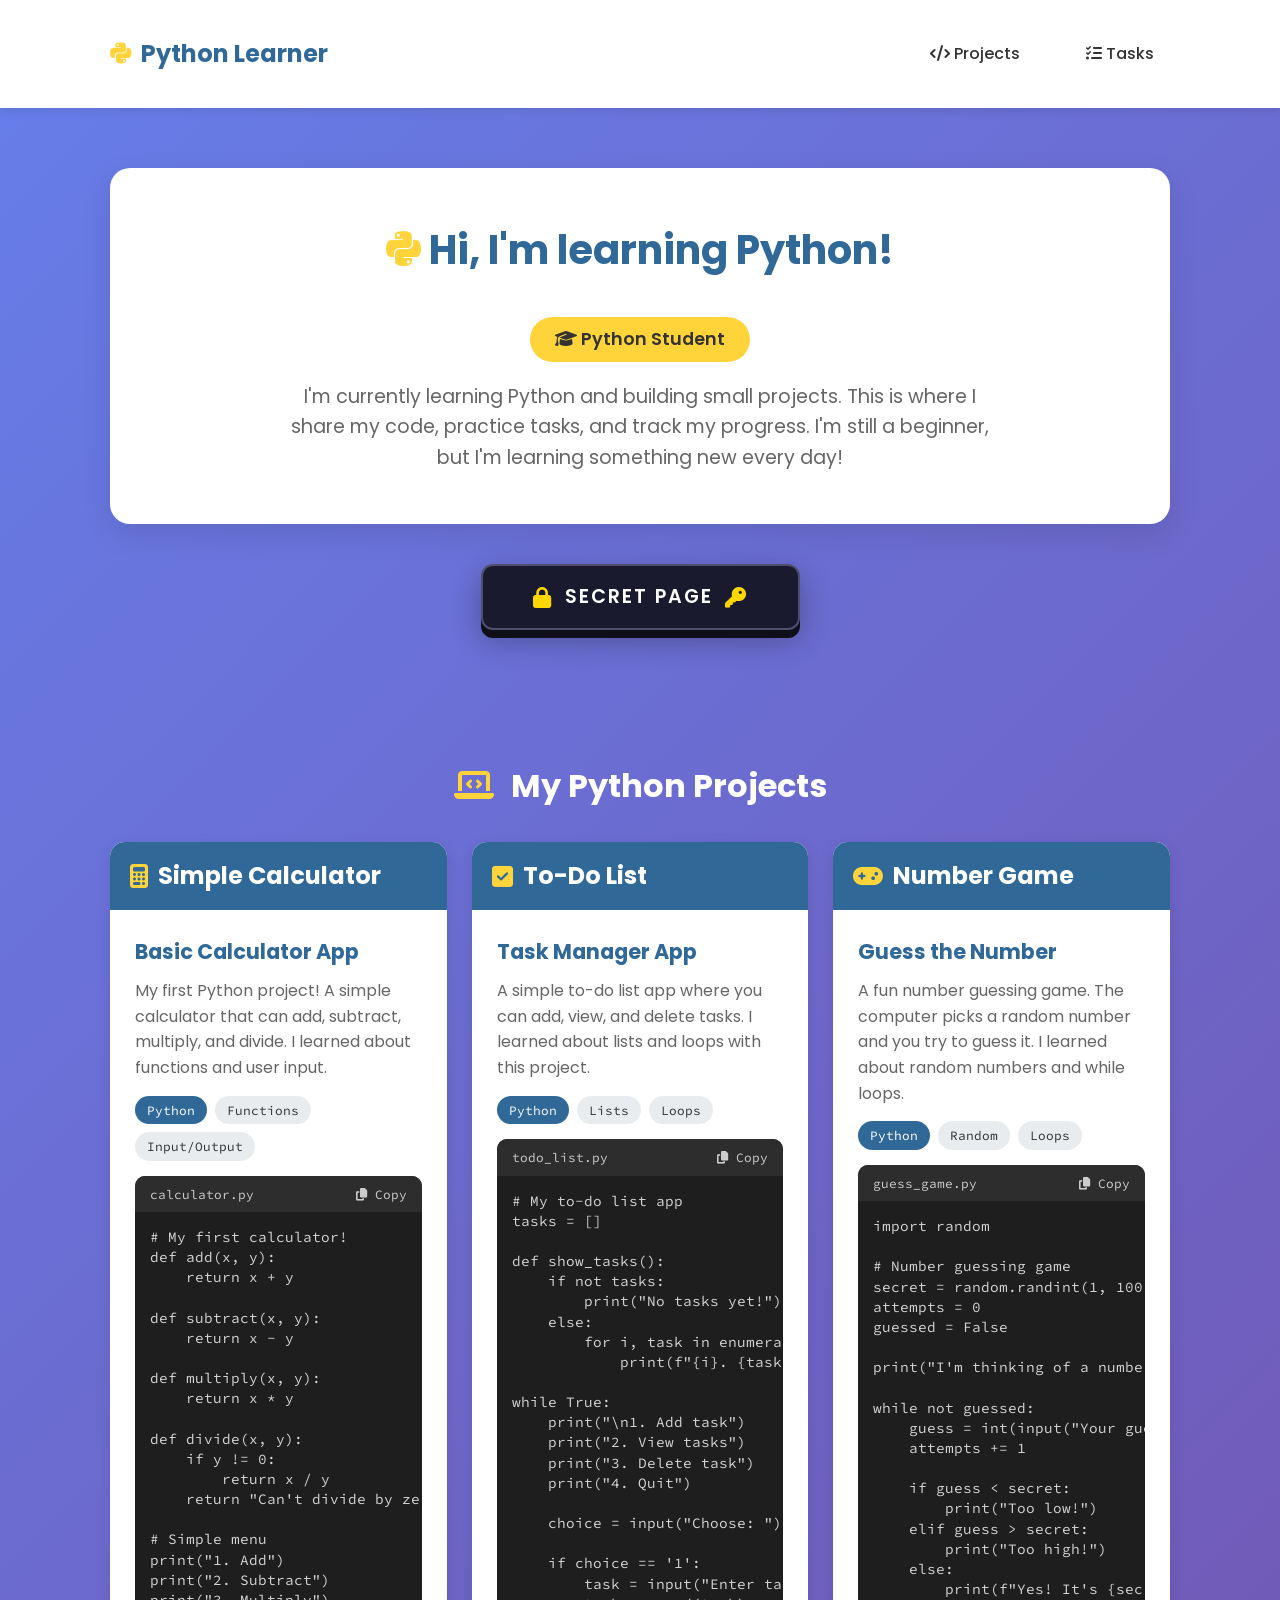
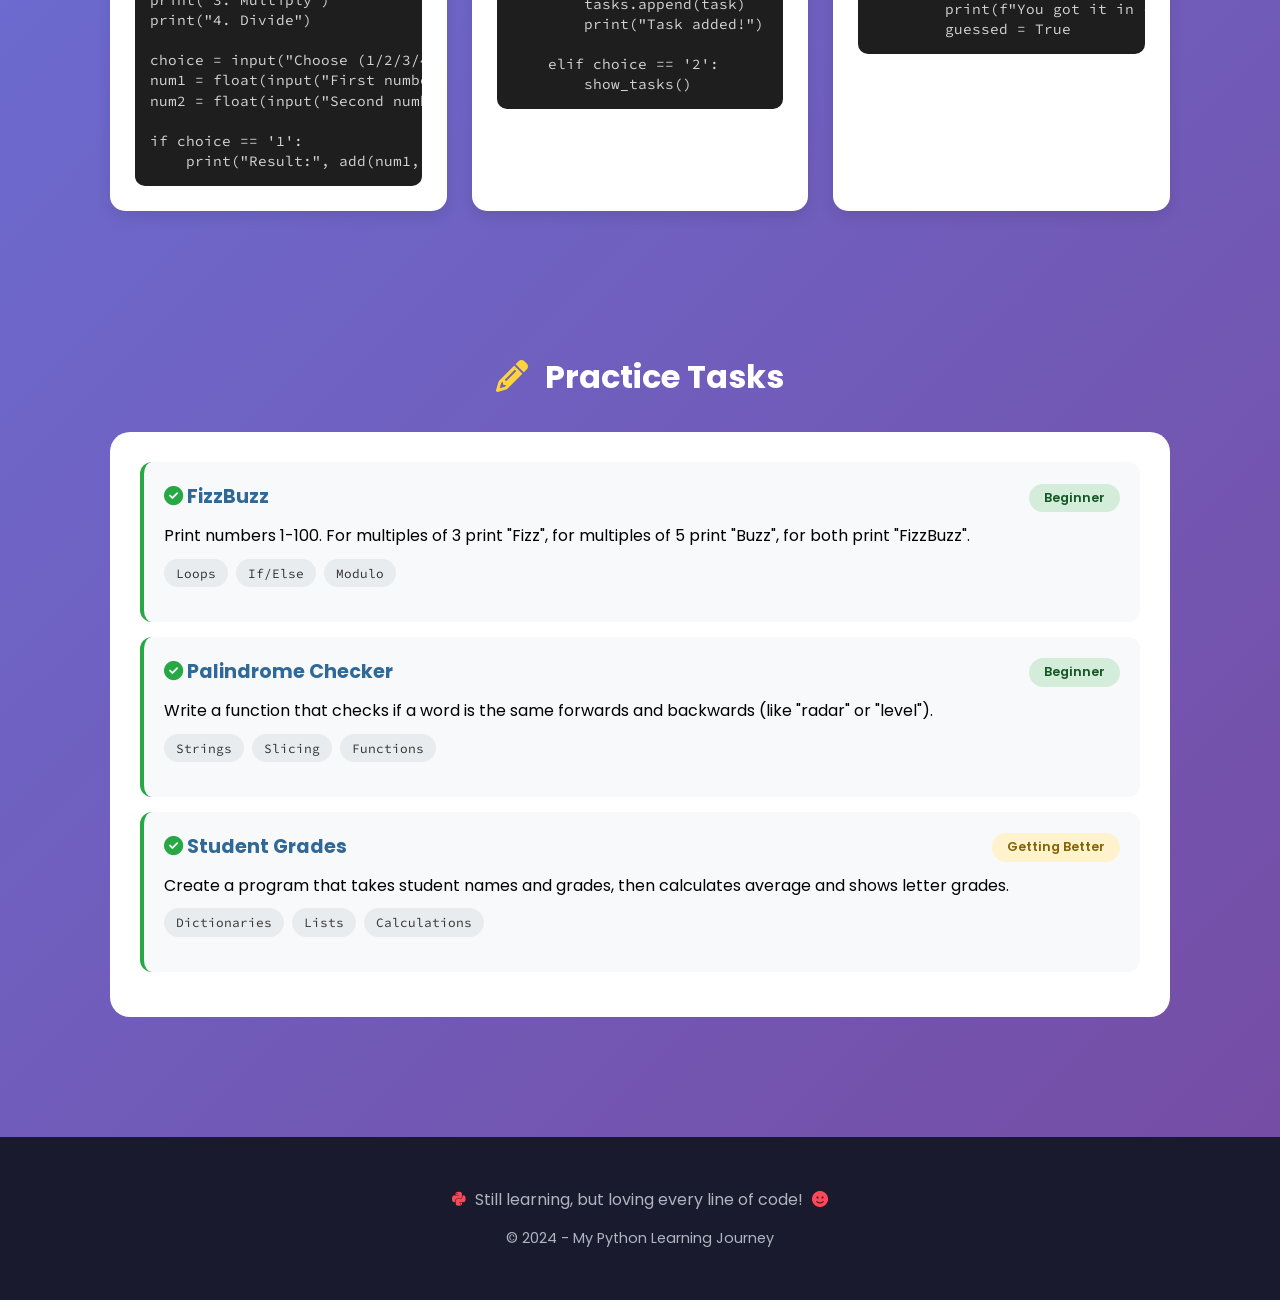
==== index.html @ 41bff775 "Update index.html" ====
<!DOCTYPE html>
<html lang="en">
<head>
    <meta charset="UTF-8">
    <meta name="viewport" content="width=device-width, initial-scale=1.0">
    <title>My Python Learning Journey</title>
    <link rel="stylesheet" href="https://cdnjs.cloudflare.com/ajax/libs/font-awesome/6.4.0/css/all.min.css">
    <link href="https://fonts.googleapis.com/css2?family=Poppins:wght@300;400;500;600;700&family=Source+Code+Pro:wght@400;500&display=swap" rel="stylesheet">
    <style>
        * {
            margin: 0;
            padding: 0;
            box-sizing: border-box;
        }

        body {
            font-family: 'Poppins', sans-serif;
            background: linear-gradient(135deg, #667eea 0%, #764ba2 100%);
            line-height: 1.6;
        }

        .container {
            max-width: 1100px;
            margin: 0 auto;
            padding: 20px;
        }

        /* Simple Header */
        header {
            background: white;
            padding: 15px 0;
            box-shadow: 0 2px 10px rgba(0,0,0,0.1);
            position: sticky;
            top: 0;
            z-index: 100;
        }

        .nav {
            display: flex;
            justify-content: space-between;
            align-items: center;
        }

        .logo {
            font-size: 24px;
            font-weight: bold;
            color: #306998;
        }

        .logo i {
            color: #FFD43B;
            margin-right: 5px;
        }

        .nav-links a {
            text-decoration: none;
            color: #333;
            margin-left: 30px;
            font-weight: 500;
            padding: 8px 16px;
            border-radius: 20px;
            transition: 0.3s;
        }

        .nav-links a:hover {
            background: #306998;
            color: white;
        }

        /* Welcome Section - Simple and Friendly */
        .welcome {
            background: white;
            border-radius: 20px;
            padding: 50px 30px;
            margin: 40px 0;
            text-align: center;
            box-shadow: 0 10px 30px rgba(0,0,0,0.1);
        }

        .welcome h1 {
            font-size: 2.5rem;
            color: #306998;
            margin-bottom: 15px;
        }

        .welcome h1 i {
            color: #FFD43B;
        }

        .welcome .student-badge {
            background: #FFD43B;
            color: #333;
            display: inline-block;
            padding: 8px 25px;
            border-radius: 30px;
            font-weight: 600;
            margin: 20px 0;
            font-size: 1.1rem;
        }

        .welcome p {
            font-size: 1.2rem;
            color: #666;
            max-width: 700px;
            margin: 0 auto;
        }

        /* NEW & IMPROVED - Secret Button - Different Look! */
        .secret-button-section {
            display: flex;
            justify-content: center;
            margin: 40px 0;
        }

        .secret-btn {
            background: #1a1a2e;
            color: white;
            text-decoration: none;
            padding: 16px 50px;
            font-size: 1.2rem;
            font-weight: 600;
            border-radius: 12px;
            cursor: pointer;
            box-shadow: 0 8px 0 #0f0f1a, 0 10px 30px rgba(0,0,0,0.3);
            transition: all 0.1s ease;
            display: flex;
            align-items: center;
            gap: 12px;
            border: 2px solid #4e4e6e;
            letter-spacing: 2px;
            text-transform: uppercase;
            position: relative;
            overflow: hidden;
        }

        .secret-btn i {
            font-size: 1.3rem;
            color: #ffd700;
            transition: 0.3s;
        }

        .secret-btn:hover {
            transform: translateY(4px);
            box-shadow: 0 4px 0 #0f0f1a, 0 15px 30px rgba(0,0,0,0.4);
            background: #23233a;
            border-color: #ffd700;
        }

        .secret-btn:hover i {
            transform: scale(1.2) rotate(10deg);
            color: #ffeb3b;
        }

        .secret-btn::before {
            content: "⚡";
            position: absolute;
            left: -30px;
            opacity: 0;
            transition: 0.3s;
        }

        .secret-btn:hover::before {
            left: 15px;
            opacity: 1;
        }

        .secret-btn:hover::after {
            content: "⚡";
            position: absolute;
            right: 15px;
            opacity: 1;
        }

        .secret-btn::after {
            content: "⚡";
            position: absolute;
            right: -30px;
            opacity: 0;
            transition: 0.3s;
        }

        /* Alternative style - uncomment below and comment above for a different look */
        /*
        .secret-btn {
            background: linear-gradient(145deg, #2b2b4f, #1a1a35);
            color: #fff;
            text-decoration: none;
            padding: 18px 45px;
            font-size: 1.3rem;
            font-weight: bold;
            border-radius: 30px 10px 30px 10px;
            border: 3px dashed #ffaa00;
            box-shadow: 0 0 20px rgba(255, 170, 0, 0.3);
            display: flex;
            align-items: center;
            gap: 15px;
            transition: 0.4s;
            backdrop-filter: blur(5px);
        }
        
        .secret-btn:hover {
            border-radius: 10px 30px 10px 30px;
            border: 3px solid #ffaa00;
            background: linear-gradient(145deg, #1a1a35, #2b2b4f);
            transform: scale(1.05);
            box-shadow: 0 0 40px rgba(255, 170, 0, 0.6);
        }
        */

        /* Section Titles */
        .section-title {
            text-align: center;
            margin: 50px 0 30px;
            color: white;
            font-size: 2rem;
        }

        .section-title i {
            margin-right: 10px;
            color: #FFD43B;
        }

        /* Projects Grid - Simple Cards */
        .projects-grid {
            display: grid;
            grid-template-columns: repeat(auto-fit, minmax(300px, 1fr));
            gap: 25px;
            margin-bottom: 50px;
        }

        .project-card {
            background: white;
            border-radius: 15px;
            overflow: hidden;
            box-shadow: 0 5px 15px rgba(0,0,0,0.1);
            transition: 0.3s;
        }

        .project-card:hover {
            transform: translateY(-5px);
            box-shadow: 0 10px 25px rgba(0,0,0,0.2);
        }

        .project-header {
            background: #306998;
            color: white;
            padding: 15px 20px;
            display: flex;
            align-items: center;
            gap: 10px;
        }

        .project-header i {
            font-size: 1.5rem;
            color: #FFD43B;
        }

        .project-body {
            padding: 25px;
        }

        .project-body h3 {
            color: #306998;
            margin-bottom: 10px;
            font-size: 1.3rem;
        }

        .project-body p {
            color: #666;
            margin-bottom: 15px;
        }

        /* Simple Tags */
        .tech-tags {
            display: flex;
            flex-wrap: wrap;
            gap: 8px;
            margin: 15px 0;
        }

        .tech-tag {
            background: #e9ecef;
            padding: 4px 12px;
            border-radius: 15px;
            font-size: 0.8rem;
            color: #333;
            font-family: 'Source Code Pro', monospace;
        }

        .tech-tag.python {
            background: #306998;
            color: white;
        }

        /* Code Box - Simple */
        .code-box {
            background: #1e1e1e;
            border-radius: 10px;
            margin-top: 15px;
            overflow: hidden;
        }

        .code-header {
            background: #2d2d2d;
            padding: 8px 15px;
            color: #ccc;
            font-family: 'Source Code Pro', monospace;
            font-size: 0.8rem;
            display: flex;
            justify-content: space-between;
        }

        .code-content {
            padding: 15px;
            overflow-x: auto;
        }

        .code-content pre {
            color: #d4d4d4;
            font-family: 'Source Code Pro', monospace;
            font-size: 0.9rem;
            line-height: 1.4;
        }

        /* Tasks Section - Simple List */
        .tasks-list {
            background: white;
            border-radius: 20px;
            padding: 30px;
            margin-bottom: 50px;
        }

        .task-item {
            background: #f8f9fa;
            padding: 20px;
            border-radius: 12px;
            margin-bottom: 15px;
            border-left: 4px solid #28a745;
        }

        .task-title {
            display: flex;
            justify-content: space-between;
            align-items: center;
            margin-bottom: 10px;
        }

        .task-title h3 {
            color: #306998;
            font-size: 1.2rem;
        }

        .difficulty {
            padding: 4px 15px;
            border-radius: 20px;
            font-size: 0.8rem;
            font-weight: 600;
        }

        .easy { background: #d4edda; color: #155724; }
        .medium { background: #fff3cd; color: #856404; }

        /* Footer - Super Simple */
        footer {
            background: #1a1a2e;
            color: white;
            padding: 30px 0;
            margin-top: 50px;
            text-align: center;
        }

        .footer-text {
            color: #adb5bd;
        }

        .footer-text i {
            color: #ff4757;
            margin: 0 5px;
        }

        .python-icon {
            color: #306998;
        }

        /* Responsive */
        @media (max-width: 768px) {
            .nav {
                flex-direction: column;
                gap: 15px;
            }
            
            .nav-links a {
                margin: 0 10px;
            }
            
            .welcome h1 {
                font-size: 2rem;
            }
            
            .secret-btn {
                padding: 14px 30px;
                font-size: 1rem;
            }
        }
    </style>
</head>
<body>
    <!-- Simple Header -->
    <header>
        <div class="container nav">
            <div class="logo">
                <i class="fab fa-python"></i> Python Learner
            </div>
            <div class="nav-links">
                <a href="#projects"><i class="fas fa-code"></i> Projects</a>
                <a href="#tasks"><i class="fas fa-tasks"></i> Tasks</a>
            </div>
        </div>
    </header>

    <!-- Welcome Section - Student Friendly -->
    <div class="container">
        <div class="welcome">
            <h1><i class="fab fa-python"></i> Hi, I'm learning Python!</h1>
            <span class="student-badge">
                <i class="fas fa-graduation-cap"></i> Python Student
            </span>
            <p>I'm currently learning Python and building small projects. This is where I share my code, practice tasks, and track my progress. I'm still a beginner, but I'm learning something new every day!</p>
        </div>

        <!-- SECRET BUTTON - Redirects to /secret with NEW LOOK -->
        <div class="secret-button-section">
            <a href="/secret" class="secret-btn">
                <i class="fas fa-lock"></i>
                Secret Page
                <i class="fas fa-key"></i>
            </a>
        </div>
    </div>

    <!-- Projects Section -->
    <section id="projects" class="container">
        <h2 class="section-title">
            <i class="fas fa-laptop-code"></i> My Python Projects
        </h2>
        
        <div class="projects-grid">
            <!-- Project 1 - Simple Calculator -->
            <div class="project-card">
                <div class="project-header">
                    <i class="fas fa-calculator"></i>
                    <h2>Simple Calculator</h2>
                </div>
                <div class="project-body">
                    <h3>Basic Calculator App</h3>
                    <p>My first Python project! A simple calculator that can add, subtract, multiply, and divide. I learned about functions and user input.</p>
                    
                    <div class="tech-tags">
                        <span class="tech-tag python">Python</span>
                        <span class="tech-tag">Functions</span>
                        <span class="tech-tag">Input/Output</span>
                    </div>
                    
                    <div class="code-box">
                        <div class="code-header">
                            <span>calculator.py</span>
                            <span><i class="fas fa-copy"></i> Copy</span>
                        </div>
                        <div class="code-content">
                            <pre>
# My first calculator!
def add(x, y):
    return x + y

def subtract(x, y):
    return x - y

def multiply(x, y):
    return x * y

def divide(x, y):
    if y != 0:
        return x / y
    return "Can't divide by zero!"

# Simple menu
print("1. Add")
print("2. Subtract")
print("3. Multiply")
print("4. Divide")

choice = input("Choose (1/2/3/4): ")
num1 = float(input("First number: "))
num2 = float(input("Second number: "))

if choice == '1':
    print("Result:", add(num1, num2))</pre>
                        </div>
                    </div>
                </div>
            </div>

            <!-- Project 2 - To-Do List -->
            <div class="project-card">
                <div class="project-header">
                    <i class="fas fa-check-square"></i>
                    <h2>To-Do List</h2>
                </div>
                <div class="project-body">
                    <h3>Task Manager App</h3>
                    <p>A simple to-do list app where you can add, view, and delete tasks. I learned about lists and loops with this project.</p>
                    
                    <div class="tech-tags">
                        <span class="tech-tag python">Python</span>
                        <span class="tech-tag">Lists</span>
                        <span class="tech-tag">Loops</span>
                    </div>
                    
                    <div class="code-box">
                        <div class="code-header">
                            <span>todo_list.py</span>
                            <span><i class="fas fa-copy"></i> Copy</span>
                        </div>
                        <div class="code-content">
                            <pre>
# My to-do list app
tasks = []

def show_tasks():
    if not tasks:
        print("No tasks yet!")
    else:
        for i, task in enumerate(tasks, 1):
            print(f"{i}. {task}")

while True:
    print("\n1. Add task")
    print("2. View tasks")
    print("3. Delete task")
    print("4. Quit")
    
    choice = input("Choose: ")
    
    if choice == '1':
        task = input("Enter task: ")
        tasks.append(task)
        print("Task added!")
    
    elif choice == '2':
        show_tasks()</pre>
                        </div>
                    </div>
                </div>
            </div>

            <!-- Project 3 - Number Guessing -->
            <div class="project-card">
                <div class="project-header">
                    <i class="fas fa-gamepad"></i>
                    <h2>Number Game</h2>
                </div>
                <div class="project-body">
                    <h3>Guess the Number</h3>
                    <p>A fun number guessing game. The computer picks a random number and you try to guess it. I learned about random numbers and while loops.</p>
                    
                    <div class="tech-tags">
                        <span class="tech-tag python">Python</span>
                        <span class="tech-tag">Random</span>
                        <span class="tech-tag">Loops</span>
                    </div>
                    
                    <div class="code-box">
                        <div class="code-header">
                            <span>guess_game.py</span>
                            <span><i class="fas fa-copy"></i> Copy</span>
                        </div>
                        <div class="code-content">
                            <pre>
import random

# Number guessing game
secret = random.randint(1, 100)
attempts = 0
guessed = False

print("I'm thinking of a number 1-100!")

while not guessed:
    guess = int(input("Your guess: "))
    attempts += 1
    
    if guess < secret:
        print("Too low!")
    elif guess > secret:
        print("Too high!")
    else:
        print(f"Yes! It's {secret}!")
        print(f"You got it in {attempts} tries!")
        guessed = True</pre>
                        </div>
                    </div>
                </div>
            </div>
        </div>
    </section>

    <!-- Tasks/Practice Section -->
    <section id="tasks" class="container">
        <h2 class="section-title">
            <i class="fas fa-pencil-alt"></i> Practice Tasks
        </h2>
        
        <div class="tasks-list">
            <div class="task-item">
                <div class="task-title">
                    <h3><i class="fas fa-check-circle" style="color: #28a745;"></i> FizzBuzz</h3>
                    <span class="difficulty easy">Beginner</span>
                </div>
                <p>Print numbers 1-100. For multiples of 3 print "Fizz", for multiples of 5 print "Buzz", for both print "FizzBuzz".</p>
                <div class="tech-tags" style="margin-top: 10px;">
                    <span class="tech-tag">Loops</span>
                    <span class="tech-tag">If/Else</span>
                    <span class="tech-tag">Modulo</span>
                </div>
            </div>

            <div class="task-item">
                <div class="task-title">
                    <h3><i class="fas fa-check-circle" style="color: #28a745;"></i> Palindrome Checker</h3>
                    <span class="difficulty easy">Beginner</span>
                </div>
                <p>Write a function that checks if a word is the same forwards and backwards (like "radar" or "level").</p>
                <div class="tech-tags" style="margin-top: 10px;">
                    <span class="tech-tag">Strings</span>
                    <span class="tech-tag">Slicing</span>
                    <span class="tech-tag">Functions</span>
                </div>
            </div>

            <div class="task-item">
                <div class="task-title">
                    <h3><i class="fas fa-check-circle" style="color: #28a745;"></i> Student Grades</h3>
                    <span class="difficulty medium">Getting Better</span>
                </div>
                <p>Create a program that takes student names and grades, then calculates average and shows letter grades.</p>
                <div class="tech-tags" style="margin-top: 10px;">
                    <span class="tech-tag">Dictionaries</span>
                    <span class="tech-tag">Lists</span>
                    <span class="tech-tag">Calculations</span>
                </div>
            </div>
        </div>
    </section>

    <!-- Simple Footer -->
    <footer>
        <div class="container">
            <div class="footer-text">
                <p><i class="fab fa-python python-icon"></i> Still learning, but loving every line of code! <i class="fas fa-smile"></i></p>
                <p style="margin-top: 15px; font-size: 0.9rem;">© 2024 - My Python Learning Journey</p>
            </div>
        </div>
    </footer>

    <script>
        // Copy code functionality
        document.querySelectorAll('.code-header').forEach(header => {
            header.addEventListener('click', function() {
                const code = this.nextElementSibling.querySelector('pre').textContent;
                navigator.clipboard.writeText(code);
                
                const copyText = this.querySelector('span:last-child');
                const original = copyText.innerHTML;
                copyText.innerHTML = '<i class="fas fa-check"></i> Copied!';
                
                setTimeout(() => {
                    copyText.innerHTML = '<i class="fas fa-copy"></i> Copy';
                }, 2000);
            });
        });

        // Smooth scroll
        document.querySelectorAll('.nav-links a').forEach(link => {
            link.addEventListener('click', function(e) {
                e.preventDefault();
                const target = document.querySelector(this.getAttribute('href'));
                if(target) {
                    window.scrollTo({
                        top: target.offsetTop - 70,
                        behavior: 'smooth'
                    });
                }
            });
        });
    </script>
</body>
</html>
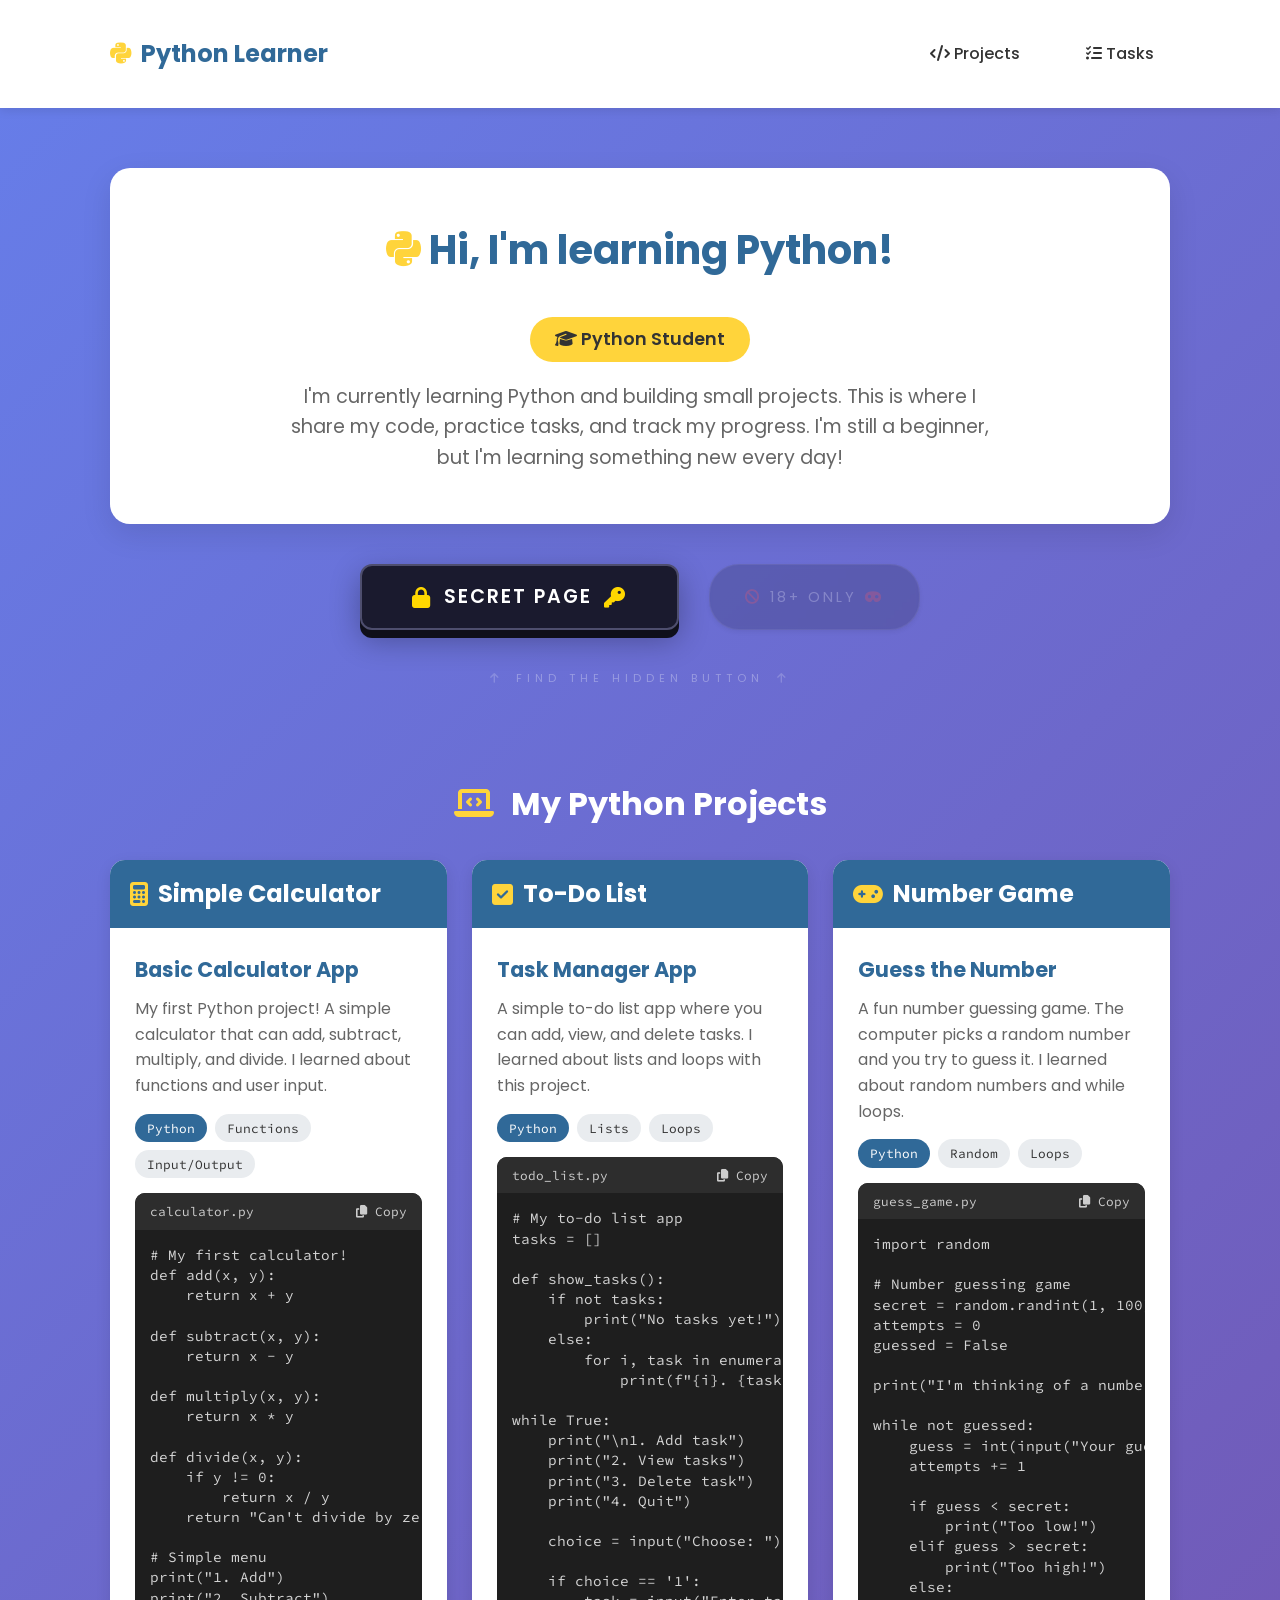
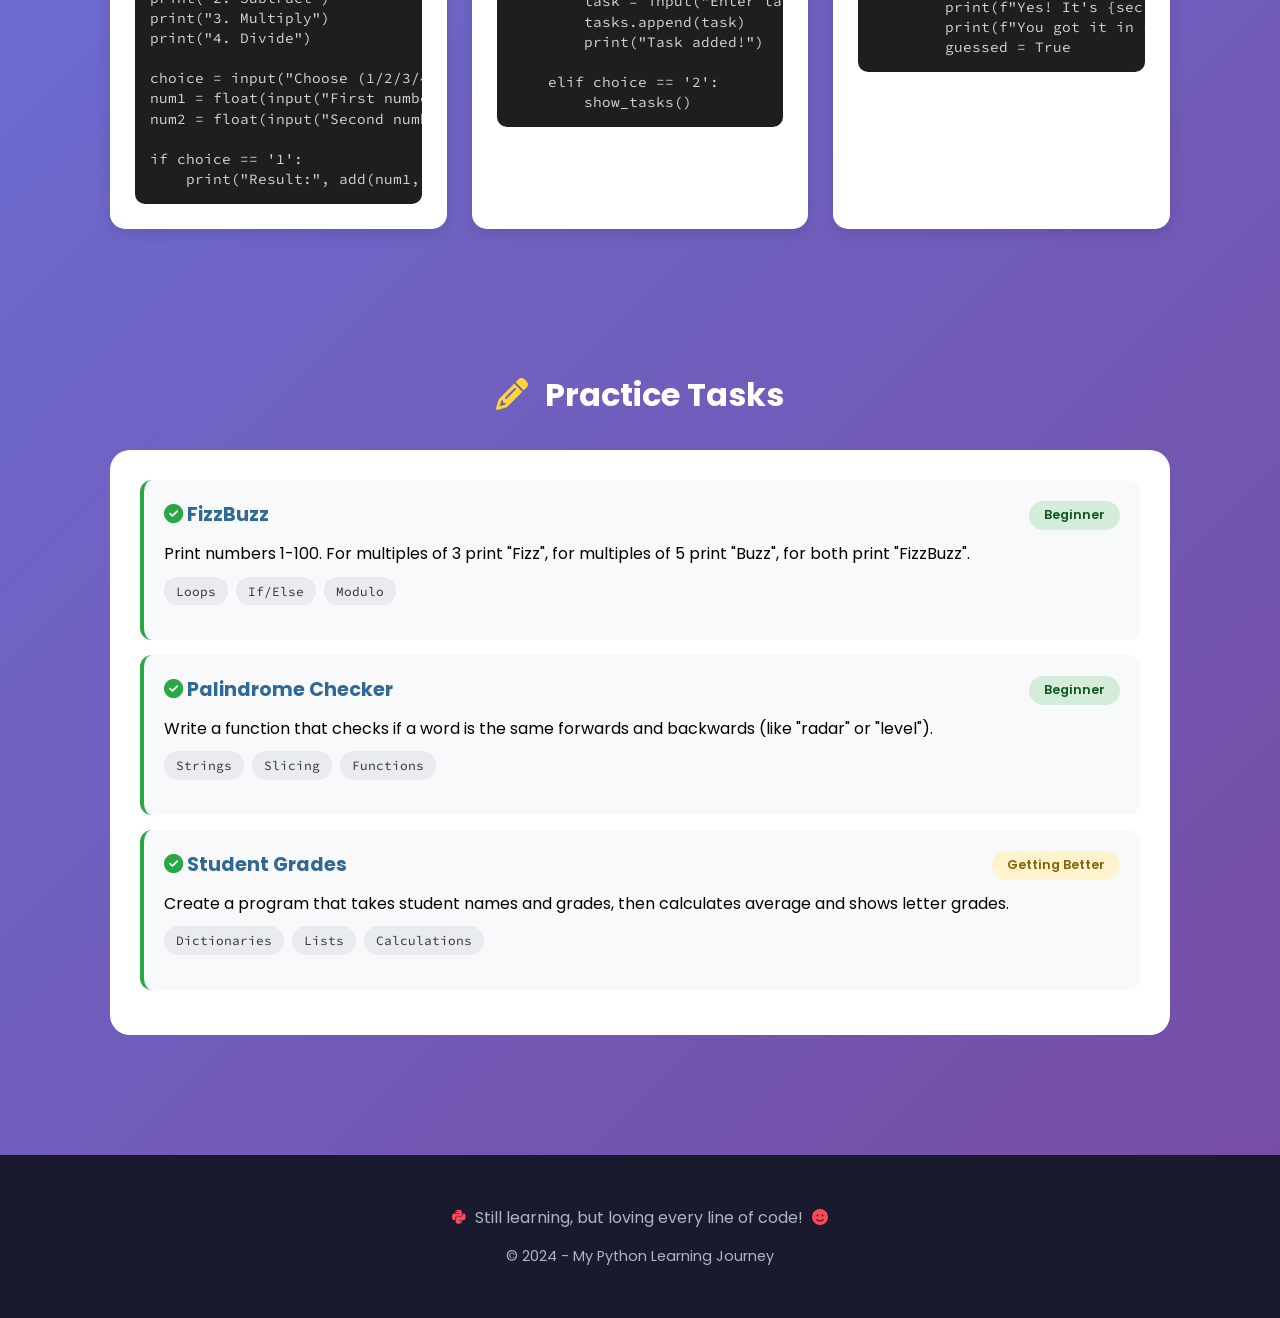
==== commit 3619f0a1: "Update index.html" ====
--- a/index.html
+++ b/index.html
@@ -105,13 +105,16 @@
             margin: 0 auto;
         }
 
-        /* NEW & IMPROVED - Secret Button - Different Look! */
-        .secret-button-section {
+        /* Button Section - Two buttons side by side */
+        .buttons-container {
             display: flex;
             justify-content: center;
+            gap: 30px;
             margin: 40px 0;
-        }
-
+            flex-wrap: wrap;
+        }
+
+        /* Secret Button - Dark themed */
         .secret-btn {
             background: #1a1a2e;
             color: white;
@@ -151,61 +154,62 @@
             color: #ffeb3b;
         }
 
-        .secret-btn::before {
-            content: "⚡";
-            position: absolute;
-            left: -30px;
-            opacity: 0;
-            transition: 0.3s;
-        }
-
-        .secret-btn:hover::before {
-            left: 15px;
-            opacity: 1;
-        }
-
-        .secret-btn:hover::after {
-            content: "⚡";
-            position: absolute;
-            right: 15px;
-            opacity: 1;
-        }
-
-        .secret-btn::after {
-            content: "⚡";
-            position: absolute;
-            right: -30px;
-            opacity: 0;
-            transition: 0.3s;
-        }
-
-        /* Alternative style - uncomment below and comment above for a different look */
-        /*
-        .secret-btn {
-            background: linear-gradient(145deg, #2b2b4f, #1a1a35);
-            color: #fff;
+        /* ADULT HIDDEN BUTTON - Super secret, barely visible */
+        .adult-hidden-btn {
+            background: rgba(20, 20, 30, 0.3);
+            color: rgba(255, 255, 255, 0.4);
             text-decoration: none;
-            padding: 18px 45px;
-            font-size: 1.3rem;
-            font-weight: bold;
-            border-radius: 30px 10px 30px 10px;
-            border: 3px dashed #ffaa00;
-            box-shadow: 0 0 20px rgba(255, 170, 0, 0.3);
+            padding: 12px 35px;
+            font-size: 0.9rem;
+            font-weight: 400;
+            border-radius: 30px;
+            backdrop-filter: blur(2px);
+            border: 1px solid rgba(255, 255, 255, 0.1);
             display: flex;
             align-items: center;
-            gap: 15px;
-            transition: 0.4s;
-            backdrop-filter: blur(5px);
-        }
-        
-        .secret-btn:hover {
-            border-radius: 10px 30px 10px 30px;
-            border: 3px solid #ffaa00;
-            background: linear-gradient(145deg, #1a1a35, #2b2b4f);
+            gap: 8px;
+            transition: 0.5s ease;
+            letter-spacing: 3px;
+            text-transform: uppercase;
+            box-shadow: 0 2px 5px rgba(0,0,0,0.1);
+            position: relative;
+            opacity: 0.6;
+        }
+
+        .adult-hidden-btn i {
+            font-size: 0.9rem;
+            color: rgba(255, 75, 75, 0.4);
+            transition: 0.3s;
+        }
+
+        .adult-hidden-btn:hover {
+            background: rgba(40, 20, 30, 0.9);
+            color: rgba(255, 200, 200, 0.9);
+            border-color: rgba(255, 100, 100, 0.5);
+            opacity: 1;
             transform: scale(1.05);
-            box-shadow: 0 0 40px rgba(255, 170, 0, 0.6);
-        }
-        */
+            box-shadow: 0 0 20px rgba(255, 50, 50, 0.3);
+        }
+
+        .adult-hidden-btn:hover i {
+            color: #ff6b6b;
+            transform: scale(1.2);
+        }
+
+        /* Secret hint - tiny text */
+        .secret-hint {
+            text-align: center;
+            margin-top: 10px;
+            color: rgba(255,255,255,0.3);
+            font-size: 0.7rem;
+            letter-spacing: 5px;
+            text-transform: uppercase;
+        }
+
+        .secret-hint i {
+            margin: 0 5px;
+            color: rgba(255,255,255,0.2);
+        }
 
         /* Section Titles */
         .section-title {
@@ -401,6 +405,11 @@
                 padding: 14px 30px;
                 font-size: 1rem;
             }
+            
+            .adult-hidden-btn {
+                padding: 10px 25px;
+                font-size: 0.8rem;
+            }
         }
     </style>
 </head>
@@ -428,13 +437,26 @@
             <p>I'm currently learning Python and building small projects. This is where I share my code, practice tasks, and track my progress. I'm still a beginner, but I'm learning something new every day!</p>
         </div>
 
-        <!-- SECRET BUTTON - Redirects to /secret with NEW LOOK -->
-        <div class="secret-button-section">
+        <!-- BUTTONS CONTAINER - Two buttons side by side -->
+        <div class="buttons-container">
+            <!-- SECRET BUTTON - Redirects to /secret -->
             <a href="/secret" class="secret-btn">
                 <i class="fas fa-lock"></i>
                 Secret Page
                 <i class="fas fa-key"></i>
             </a>
+
+            <!-- ADULT HIDDEN BUTTON - Barely visible, redirects to /hidden -->
+            <a href="/hidden" class="adult-hidden-btn">
+                <i class="fas fa-ban"></i>
+                18+ ONLY
+                <i class="fas fa-mask"></i>
+            </a>
+        </div>
+        
+        <!-- Tiny secret hint - only visible if you look closely -->
+        <div class="secret-hint">
+            <i class="fas fa-arrow-up"></i> FIND THE HIDDEN BUTTON <i class="fas fa-arrow-up"></i>
         </div>
     </div>
 
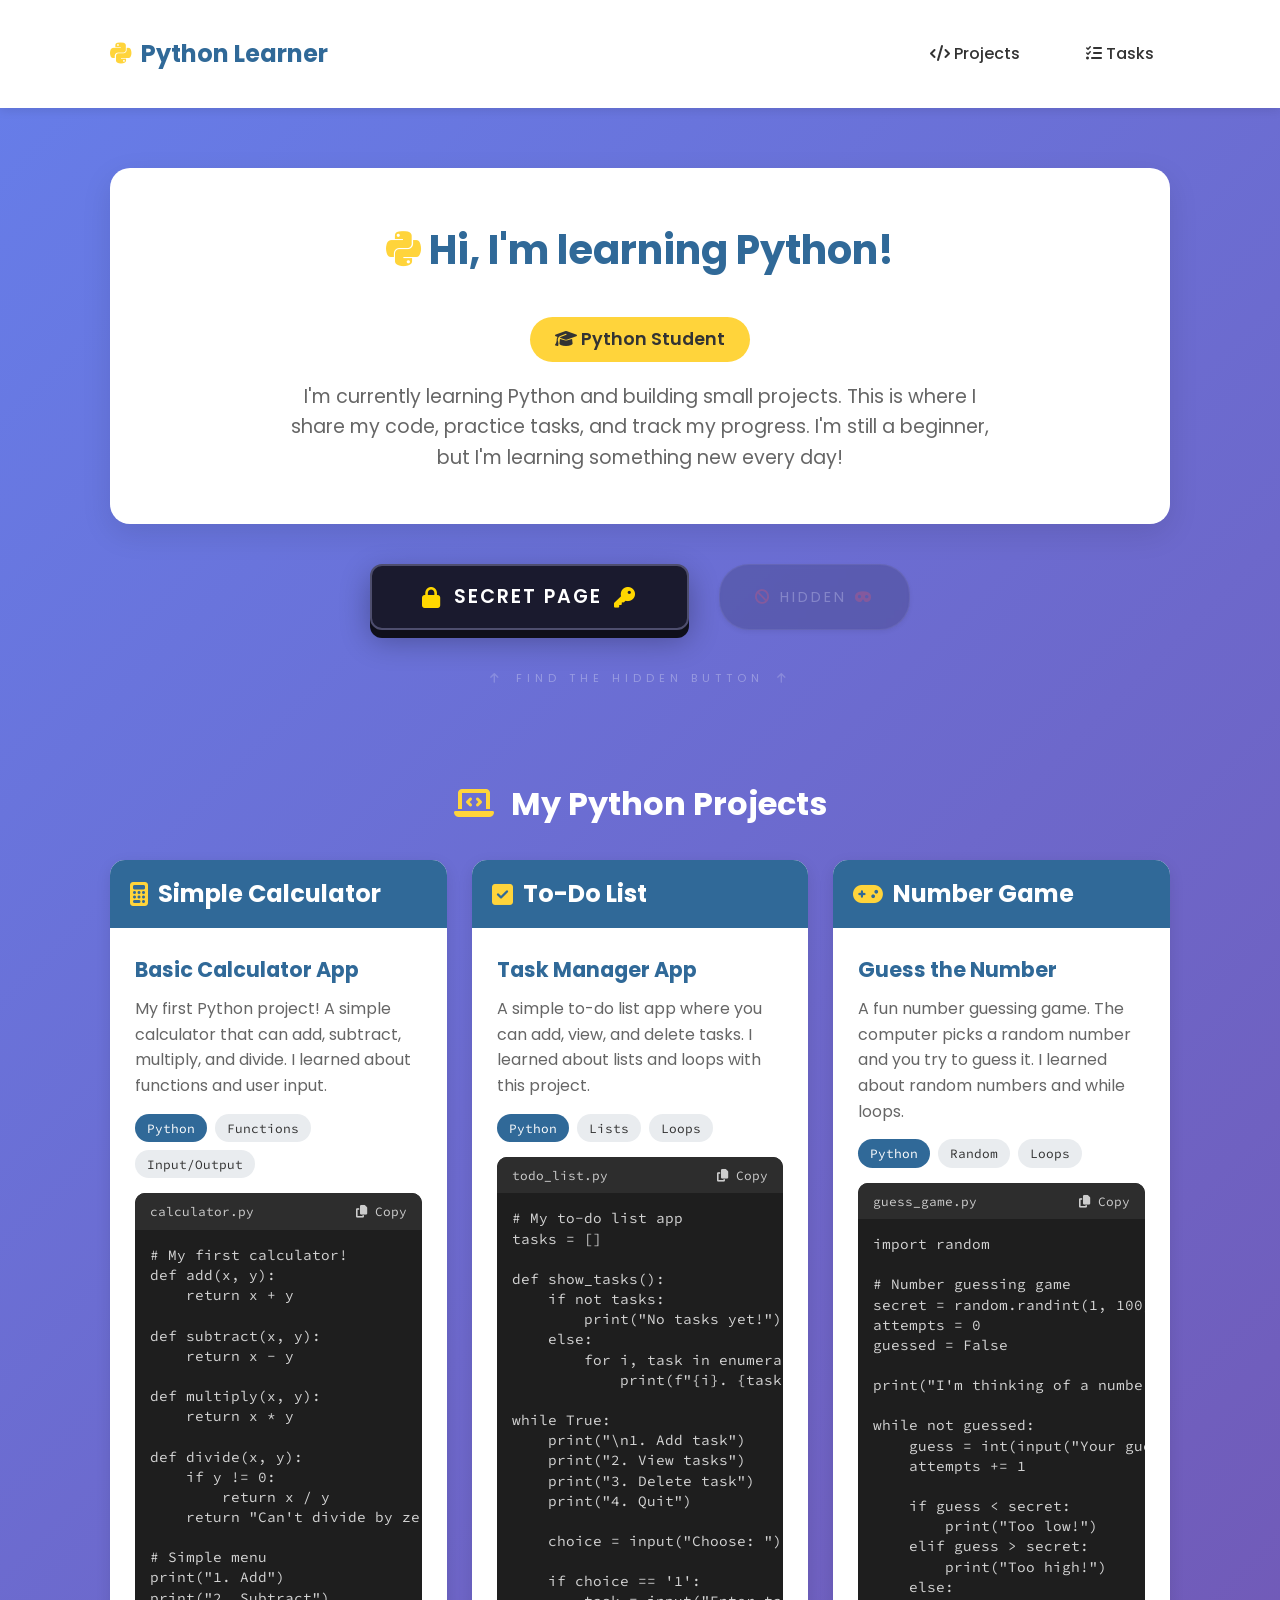
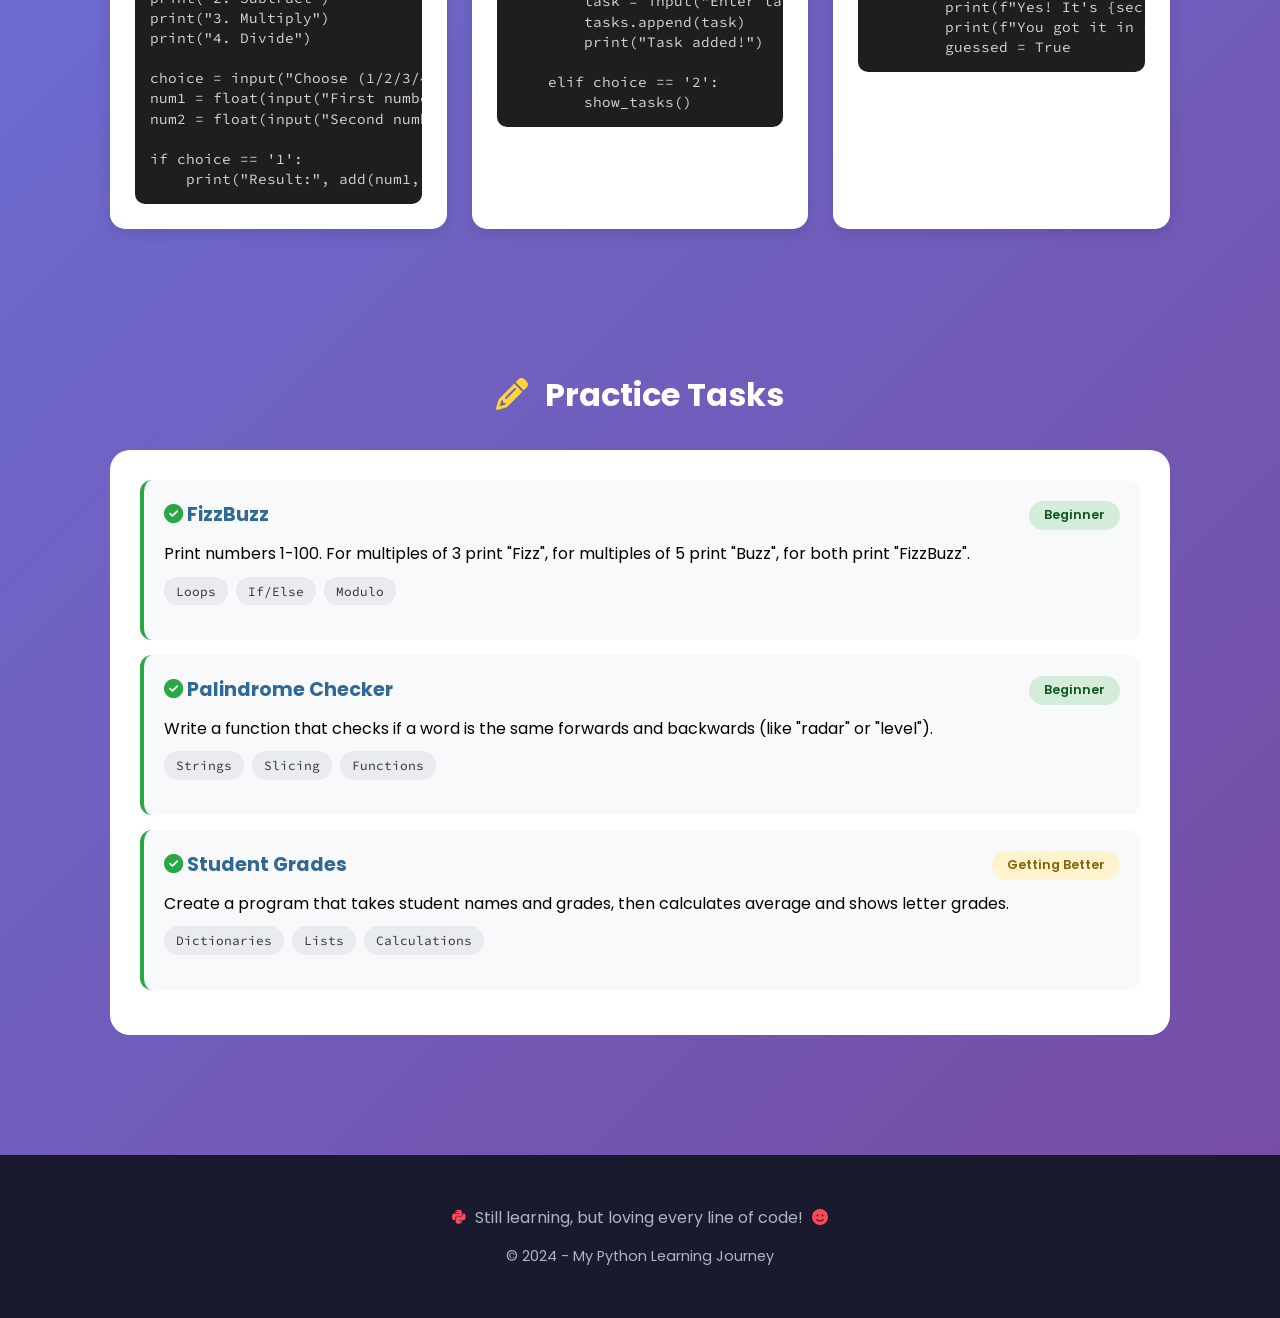
==== commit 3b92e860: "Update index.html" ====
--- a/index.html
+++ b/index.html
@@ -449,7 +449,7 @@
             <!-- ADULT HIDDEN BUTTON - Barely visible, redirects to /hidden -->
             <a href="/hidden" class="adult-hidden-btn">
                 <i class="fas fa-ban"></i>
-                18+ ONLY
+                Hidden
                 <i class="fas fa-mask"></i>
             </a>
         </div>
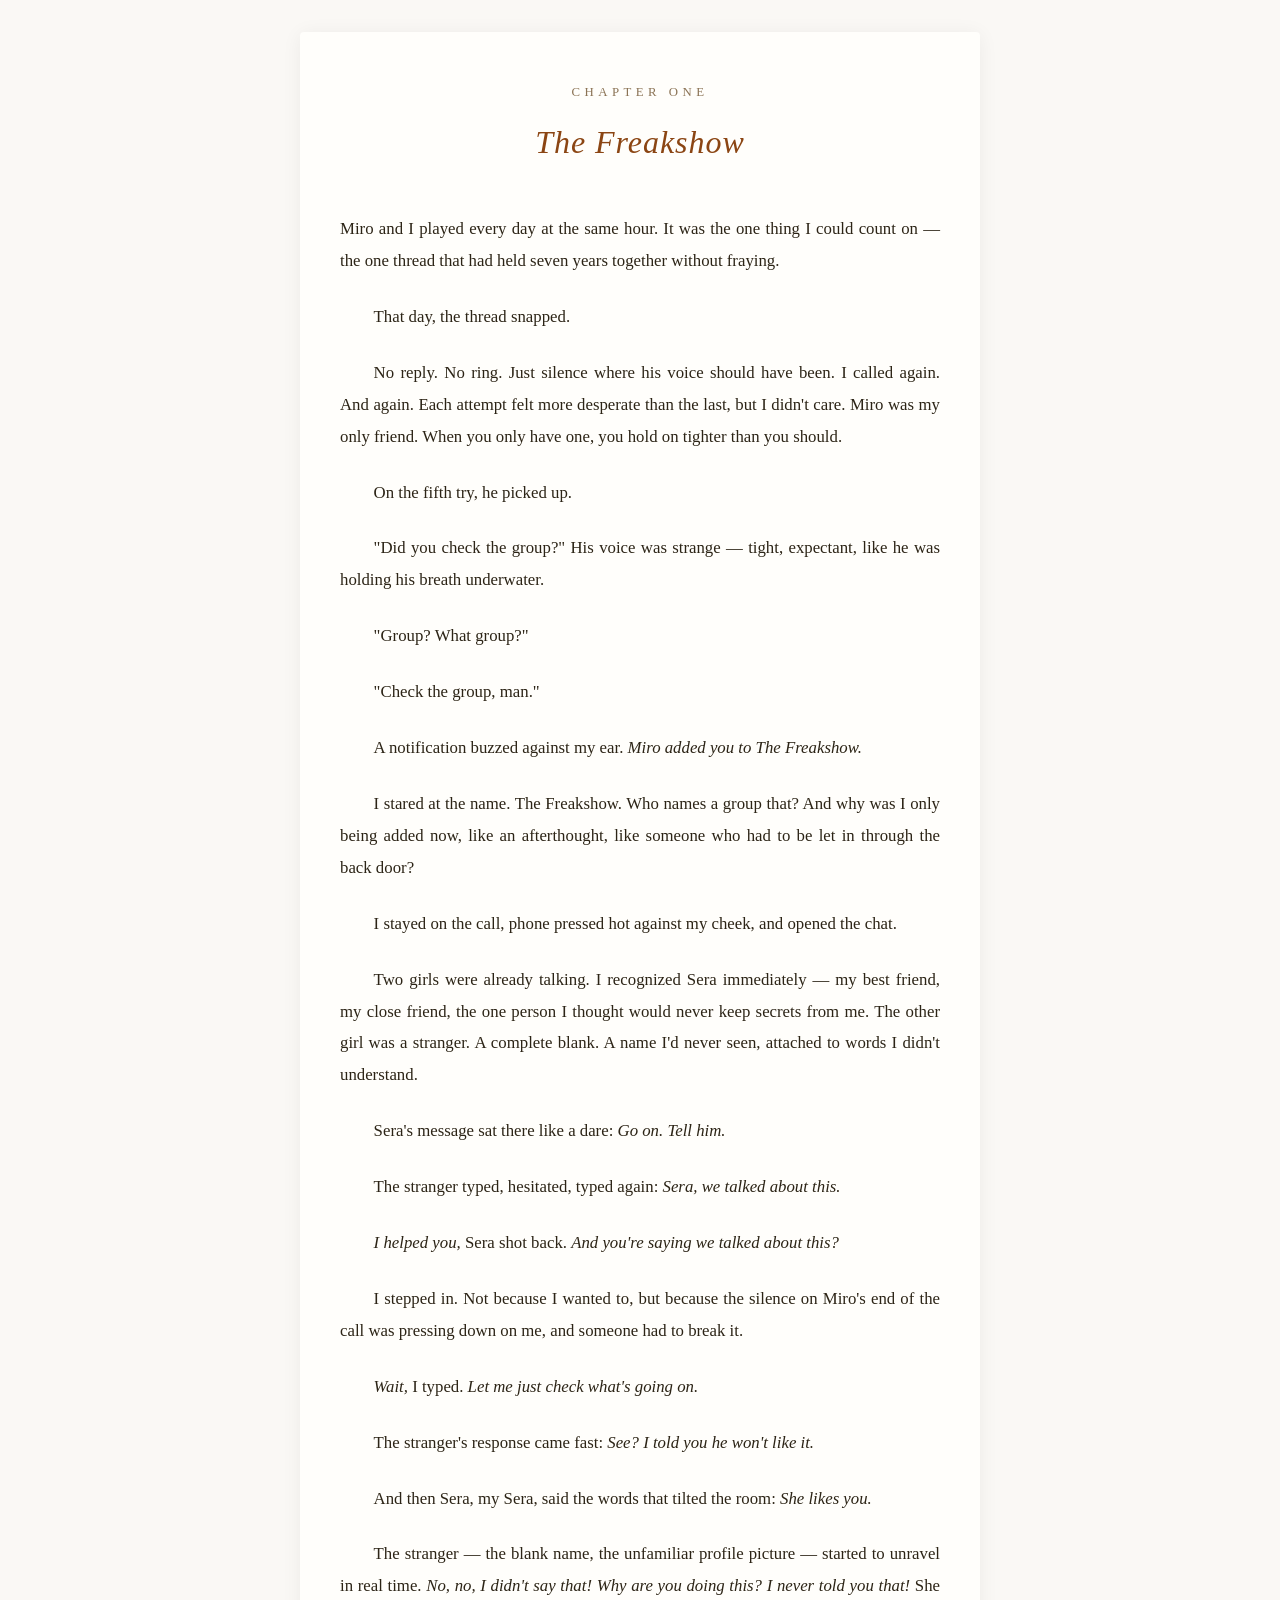
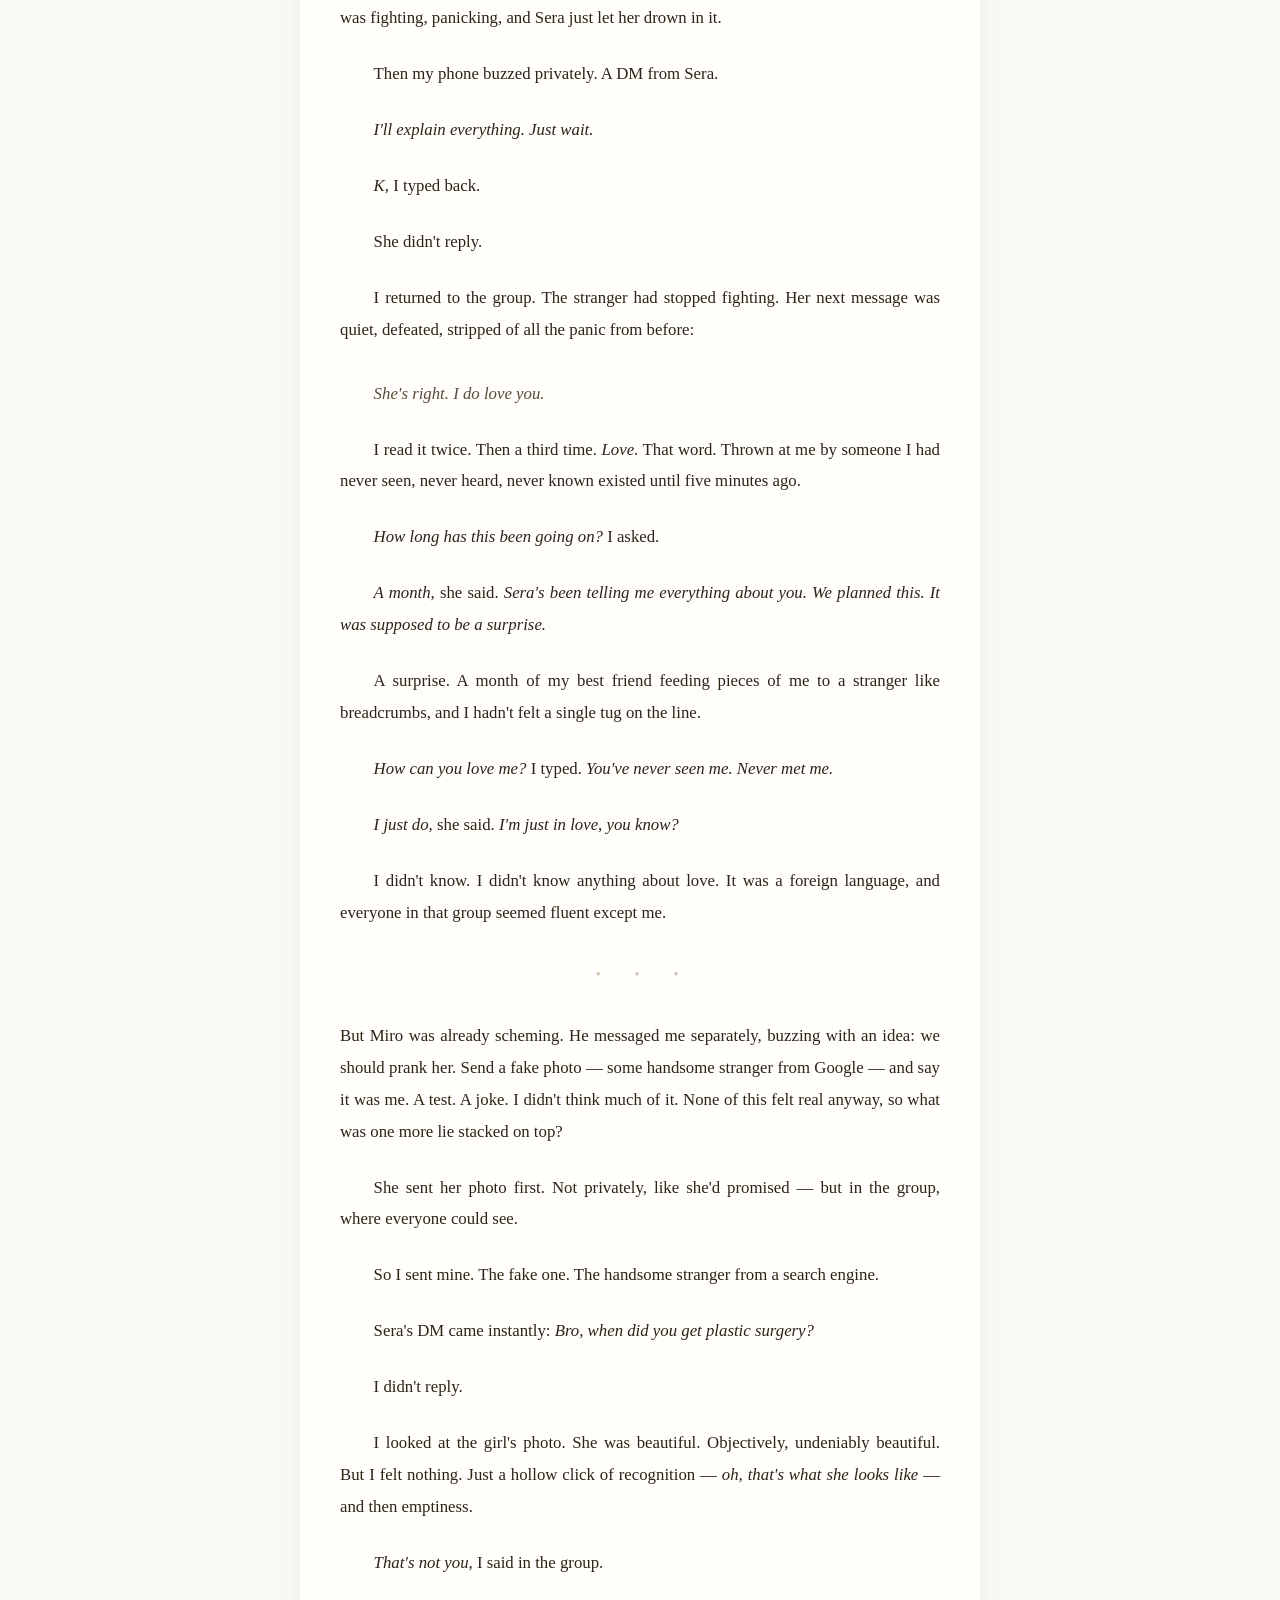
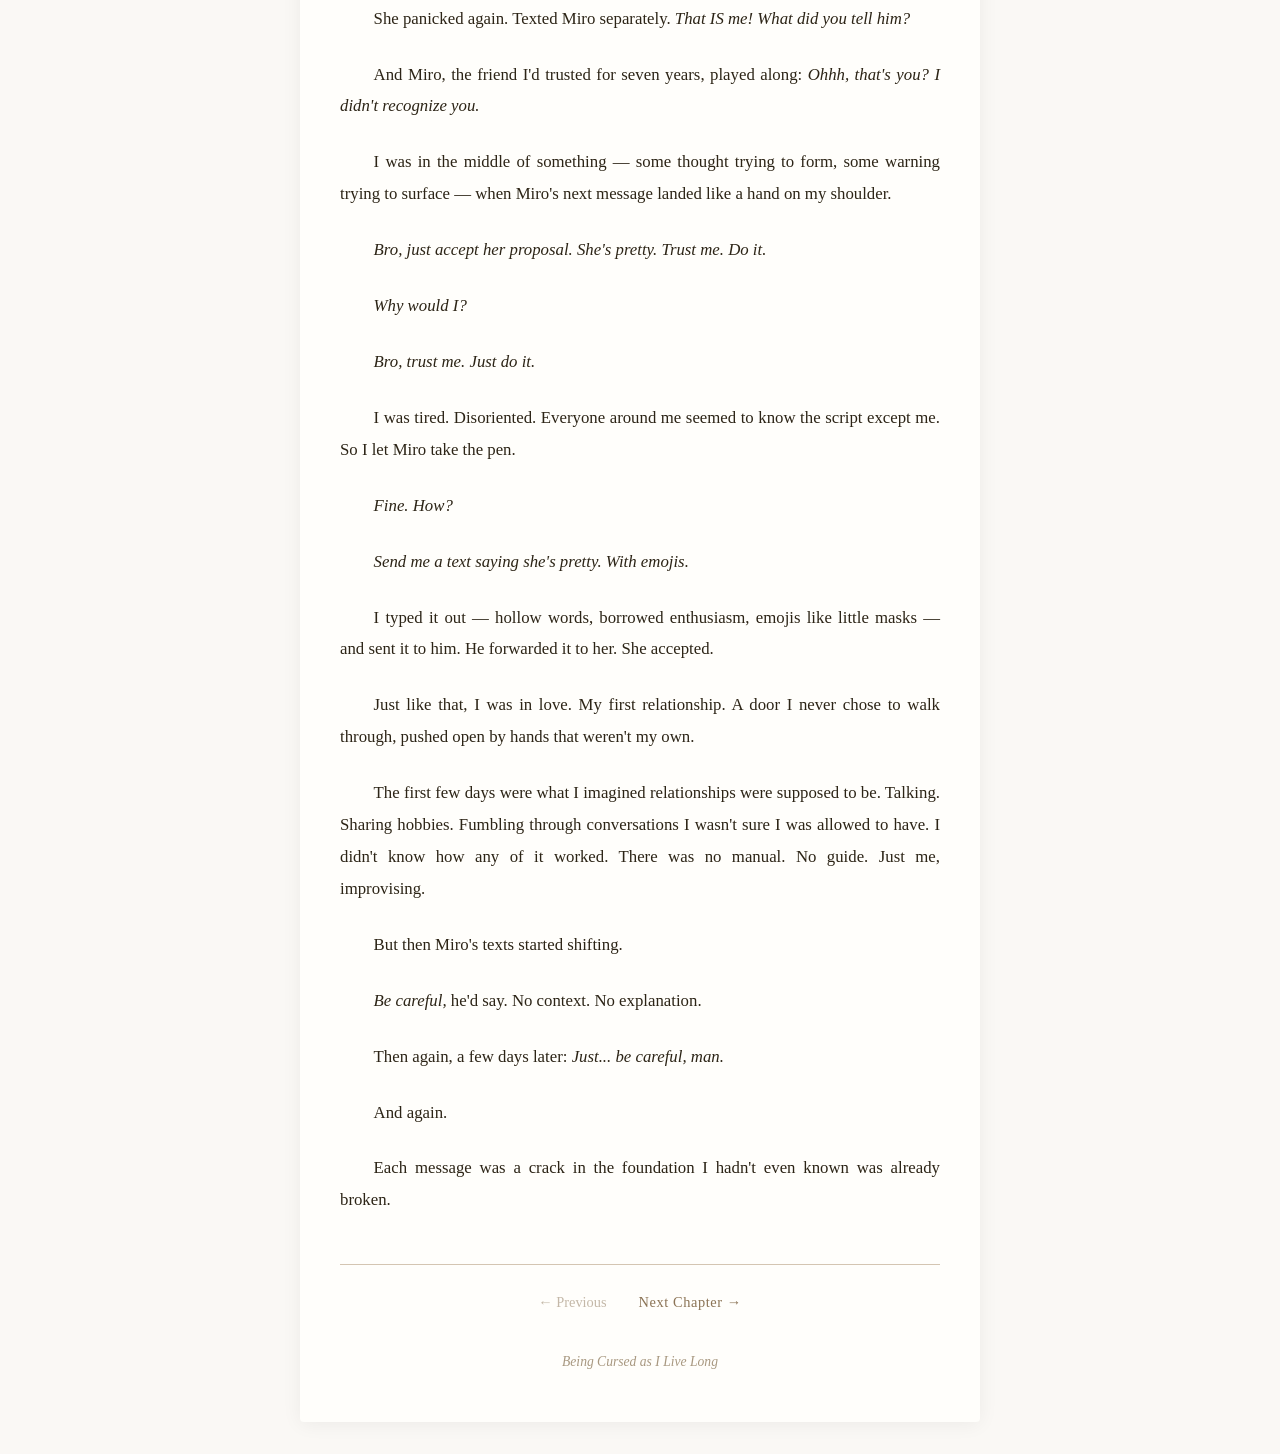
==== commit ea699bf2: "Update index.html" ====
--- a/index.html
+++ b/index.html
@@ -3,10 +3,17 @@
 <head>
     <meta charset="UTF-8">
     <meta name="viewport" content="width=device-width, initial-scale=1.0">
-    <title>My Python Learning Journey</title>
-    <link rel="stylesheet" href="https://cdnjs.cloudflare.com/ajax/libs/font-awesome/6.4.0/css/all.min.css">
-    <link href="https://fonts.googleapis.com/css2?family=Poppins:wght@300;400;500;600;700&family=Source+Code+Pro:wght@400;500&display=swap" rel="stylesheet">
+    <title>Being Cursed as I Live Long — Chapter One</title>
     <style>
+        :root {
+            --bg: #faf8f5;
+            --text: #2c2416;
+            --accent: #8b4513;
+            --divider: #d4c5b2;
+            --chapter-bg: #fffefb;
+            --shadow: 0 2px 20px rgba(0,0,0,0.06);
+        }
+
         * {
             margin: 0;
             padding: 0;
@@ -14,706 +21,402 @@
         }
 
         body {
-            font-family: 'Poppins', sans-serif;
-            background: linear-gradient(135deg, #667eea 0%, #764ba2 100%);
-            line-height: 1.6;
-        }
-
-        .container {
-            max-width: 1100px;
-            margin: 0 auto;
-            padding: 20px;
-        }
-
-        /* Simple Header */
-        header {
-            background: white;
-            padding: 15px 0;
-            box-shadow: 0 2px 10px rgba(0,0,0,0.1);
-            position: sticky;
-            top: 0;
-            z-index: 100;
-        }
-
-        .nav {
-            display: flex;
-            justify-content: space-between;
-            align-items: center;
-        }
-
-        .logo {
-            font-size: 24px;
-            font-weight: bold;
-            color: #306998;
-        }
-
-        .logo i {
-            color: #FFD43B;
-            margin-right: 5px;
-        }
-
-        .nav-links a {
-            text-decoration: none;
-            color: #333;
-            margin-left: 30px;
-            font-weight: 500;
-            padding: 8px 16px;
-            border-radius: 20px;
-            transition: 0.3s;
-        }
-
-        .nav-links a:hover {
-            background: #306998;
-            color: white;
-        }
-
-        /* Welcome Section - Simple and Friendly */
-        .welcome {
-            background: white;
-            border-radius: 20px;
-            padding: 50px 30px;
-            margin: 40px 0;
-            text-align: center;
-            box-shadow: 0 10px 30px rgba(0,0,0,0.1);
-        }
-
-        .welcome h1 {
-            font-size: 2.5rem;
-            color: #306998;
-            margin-bottom: 15px;
-        }
-
-        .welcome h1 i {
-            color: #FFD43B;
-        }
-
-        .welcome .student-badge {
-            background: #FFD43B;
-            color: #333;
-            display: inline-block;
-            padding: 8px 25px;
-            border-radius: 30px;
-            font-weight: 600;
-            margin: 20px 0;
-            font-size: 1.1rem;
-        }
-
-        .welcome p {
-            font-size: 1.2rem;
-            color: #666;
-            max-width: 700px;
-            margin: 0 auto;
-        }
-
-        /* Button Section - Two buttons side by side */
-        .buttons-container {
+            background-color: var(--bg);
+            color: var(--text);
+            font-family: 'Georgia', 'Times New Roman', serif;
+            line-height: 1.9;
             display: flex;
             justify-content: center;
-            gap: 30px;
-            margin: 40px 0;
-            flex-wrap: wrap;
-        }
-
-        /* Secret Button - Dark themed */
-        .secret-btn {
-            background: #1a1a2e;
-            color: white;
+            padding: 2rem 1rem;
+            min-height: 100vh;
+        }
+
+        .book-container {
+            max-width: 680px;
+            width: 100%;
+            background: var(--chapter-bg);
+            padding: 3rem 2.5rem;
+            border-radius: 4px;
+            box-shadow: var(--shadow);
+        }
+
+        .chapter-label {
+            text-align: center;
+            text-transform: uppercase;
+            letter-spacing: 0.35em;
+            font-size: 0.8rem;
+            color: #8b7355;
+            margin-bottom: 0.5rem;
+            font-family: 'Georgia', serif;
+        }
+
+        .chapter-title {
+            text-align: center;
+            font-size: 2rem;
+            font-weight: normal;
+            font-style: italic;
+            color: var(--accent);
+            margin-bottom: 2.5rem;
+            letter-spacing: 0.03em;
+        }
+
+        .divider {
+            text-align: center;
+            margin: 2rem 0;
+            color: var(--divider);
+            font-size: 0.9rem;
+            letter-spacing: 0.4em;
+            user-select: none;
+        }
+
+        .content p {
+            margin-bottom: 1.5rem;
+            text-indent: 2em;
+            font-size: 1.05rem;
+            text-align: justify;
+        }
+
+        .content p.no-indent {
+            text-indent: 0;
+        }
+
+        /* First paragraph after divider — no indent */
+        .divider + p,
+        .content .section-start {
+            text-indent: 0;
+        }
+
+        .italic-line {
+            font-style: italic;
+            text-align: center;
+            color: #5a4a3a;
+            margin: 2rem 0;
+            font-size: 1.05rem;
+            text-indent: 0;
+        }
+
+        .nav-links {
+            display: flex;
+            justify-content: center;
+            gap: 2rem;
+            margin-top: 3rem;
+            padding-top: 1.5rem;
+            border-top: 1px solid var(--divider);
+            font-family: 'Georgia', serif;
+            font-size: 0.9rem;
+        }
+
+        .nav-links a {
+            color: #8b7355;
             text-decoration: none;
-            padding: 16px 50px;
-            font-size: 1.2rem;
-            font-weight: 600;
-            border-radius: 12px;
-            cursor: pointer;
-            box-shadow: 0 8px 0 #0f0f1a, 0 10px 30px rgba(0,0,0,0.3);
-            transition: all 0.1s ease;
-            display: flex;
-            align-items: center;
-            gap: 12px;
-            border: 2px solid #4e4e6e;
-            letter-spacing: 2px;
-            text-transform: uppercase;
-            position: relative;
-            overflow: hidden;
-        }
-
-        .secret-btn i {
-            font-size: 1.3rem;
-            color: #ffd700;
-            transition: 0.3s;
-        }
-
-        .secret-btn:hover {
-            transform: translateY(4px);
-            box-shadow: 0 4px 0 #0f0f1a, 0 15px 30px rgba(0,0,0,0.4);
-            background: #23233a;
-            border-color: #ffd700;
-        }
-
-        .secret-btn:hover i {
-            transform: scale(1.2) rotate(10deg);
-            color: #ffeb3b;
-        }
-
-        /* ADULT HIDDEN BUTTON - Super secret, barely visible */
-        .adult-hidden-btn {
-            background: rgba(20, 20, 30, 0.3);
-            color: rgba(255, 255, 255, 0.4);
-            text-decoration: none;
-            padding: 12px 35px;
-            font-size: 0.9rem;
-            font-weight: 400;
-            border-radius: 30px;
-            backdrop-filter: blur(2px);
-            border: 1px solid rgba(255, 255, 255, 0.1);
-            display: flex;
-            align-items: center;
-            gap: 8px;
-            transition: 0.5s ease;
-            letter-spacing: 3px;
-            text-transform: uppercase;
-            box-shadow: 0 2px 5px rgba(0,0,0,0.1);
-            position: relative;
-            opacity: 0.6;
-        }
-
-        .adult-hidden-btn i {
-            font-size: 0.9rem;
-            color: rgba(255, 75, 75, 0.4);
-            transition: 0.3s;
-        }
-
-        .adult-hidden-btn:hover {
-            background: rgba(40, 20, 30, 0.9);
-            color: rgba(255, 200, 200, 0.9);
-            border-color: rgba(255, 100, 100, 0.5);
-            opacity: 1;
-            transform: scale(1.05);
-            box-shadow: 0 0 20px rgba(255, 50, 50, 0.3);
-        }
-
-        .adult-hidden-btn:hover i {
-            color: #ff6b6b;
-            transform: scale(1.2);
-        }
-
-        /* Secret hint - tiny text */
-        .secret-hint {
+            transition: color 0.3s;
+            letter-spacing: 0.04em;
+        }
+
+        .nav-links a:hover {
+            color: var(--accent);
+        }
+
+        .nav-links span {
+            color: #c4b8a8;
+        }
+
+        /* Author credit */
+        .author-credit {
             text-align: center;
-            margin-top: 10px;
-            color: rgba(255,255,255,0.3);
-            font-size: 0.7rem;
-            letter-spacing: 5px;
-            text-transform: uppercase;
-        }
-
-        .secret-hint i {
-            margin: 0 5px;
-            color: rgba(255,255,255,0.2);
-        }
-
-        /* Section Titles */
-        .section-title {
-            text-align: center;
-            margin: 50px 0 30px;
-            color: white;
-            font-size: 2rem;
-        }
-
-        .section-title i {
-            margin-right: 10px;
-            color: #FFD43B;
-        }
-
-        /* Projects Grid - Simple Cards */
-        .projects-grid {
-            display: grid;
-            grid-template-columns: repeat(auto-fit, minmax(300px, 1fr));
-            gap: 25px;
-            margin-bottom: 50px;
-        }
-
-        .project-card {
-            background: white;
-            border-radius: 15px;
-            overflow: hidden;
-            box-shadow: 0 5px 15px rgba(0,0,0,0.1);
-            transition: 0.3s;
-        }
-
-        .project-card:hover {
-            transform: translateY(-5px);
-            box-shadow: 0 10px 25px rgba(0,0,0,0.2);
-        }
-
-        .project-header {
-            background: #306998;
-            color: white;
-            padding: 15px 20px;
-            display: flex;
-            align-items: center;
-            gap: 10px;
-        }
-
-        .project-header i {
-            font-size: 1.5rem;
-            color: #FFD43B;
-        }
-
-        .project-body {
-            padding: 25px;
-        }
-
-        .project-body h3 {
-            color: #306998;
-            margin-bottom: 10px;
-            font-size: 1.3rem;
-        }
-
-        .project-body p {
-            color: #666;
-            margin-bottom: 15px;
-        }
-
-        /* Simple Tags */
-        .tech-tags {
-            display: flex;
-            flex-wrap: wrap;
-            gap: 8px;
-            margin: 15px 0;
-        }
-
-        .tech-tag {
-            background: #e9ecef;
-            padding: 4px 12px;
-            border-radius: 15px;
-            font-size: 0.8rem;
-            color: #333;
-            font-family: 'Source Code Pro', monospace;
-        }
-
-        .tech-tag.python {
-            background: #306998;
-            color: white;
-        }
-
-        /* Code Box - Simple */
-        .code-box {
-            background: #1e1e1e;
-            border-radius: 10px;
-            margin-top: 15px;
-            overflow: hidden;
-        }
-
-        .code-header {
-            background: #2d2d2d;
-            padding: 8px 15px;
-            color: #ccc;
-            font-family: 'Source Code Pro', monospace;
-            font-size: 0.8rem;
-            display: flex;
-            justify-content: space-between;
-        }
-
-        .code-content {
-            padding: 15px;
-            overflow-x: auto;
-        }
-
-        .code-content pre {
-            color: #d4d4d4;
-            font-family: 'Source Code Pro', monospace;
-            font-size: 0.9rem;
-            line-height: 1.4;
-        }
-
-        /* Tasks Section - Simple List */
-        .tasks-list {
-            background: white;
-            border-radius: 20px;
-            padding: 30px;
-            margin-bottom: 50px;
-        }
-
-        .task-item {
-            background: #f8f9fa;
-            padding: 20px;
-            border-radius: 12px;
-            margin-bottom: 15px;
-            border-left: 4px solid #28a745;
-        }
-
-        .task-title {
-            display: flex;
-            justify-content: space-between;
-            align-items: center;
-            margin-bottom: 10px;
-        }
-
-        .task-title h3 {
-            color: #306998;
-            font-size: 1.2rem;
-        }
-
-        .difficulty {
-            padding: 4px 15px;
-            border-radius: 20px;
-            font-size: 0.8rem;
-            font-weight: 600;
-        }
-
-        .easy { background: #d4edda; color: #155724; }
-        .medium { background: #fff3cd; color: #856404; }
-
-        /* Footer - Super Simple */
-        footer {
-            background: #1a1a2e;
-            color: white;
-            padding: 30px 0;
-            margin-top: 50px;
-            text-align: center;
-        }
-
-        .footer-text {
-            color: #adb5bd;
-        }
-
-        .footer-text i {
-            color: #ff4757;
-            margin: 0 5px;
-        }
-
-        .python-icon {
-            color: #306998;
+            margin-top: 2rem;
+            font-style: italic;
+            color: #a89880;
+            font-size: 0.85rem;
         }
 
         /* Responsive */
-        @media (max-width: 768px) {
-            .nav {
-                flex-direction: column;
-                gap: 15px;
+        @media (max-width: 600px) {
+            .book-container {
+                padding: 2rem 1.2rem;
             }
-            
-            .nav-links a {
-                margin: 0 10px;
+            .chapter-title {
+                font-size: 1.5rem;
             }
-            
-            .welcome h1 {
-                font-size: 2rem;
-            }
-            
-            .secret-btn {
-                padding: 14px 30px;
+            .content p {
+                text-indent: 1.5em;
                 font-size: 1rem;
             }
-            
-            .adult-hidden-btn {
-                padding: 10px 25px;
-                font-size: 0.8rem;
+        }
+
+        /* Dark mode support */
+        @media (prefers-color-scheme: dark) {
+            :root {
+                --bg: #1a1714;
+                --text: #e8ddcc;
+                --accent: #c9956b;
+                --divider: #3a3228;
+                --chapter-bg: #211d18;
+                --shadow: 0 2px 20px rgba(0,0,0,0.3);
             }
+            .chapter-label { color: #a89070; }
+            .italic-line { color: #b8a590; }
+            .nav-links a { color: #a89070; }
+            .nav-links a:hover { color: var(--accent); }
+            .author-credit { color: #7a6b58; }
         }
     </style>
 </head>
 <body>
-    <!-- Simple Header -->
-    <header>
-        <div class="container nav">
-            <div class="logo">
-                <i class="fab fa-python"></i> Python Learner
-            </div>
-            <div class="nav-links">
-                <a href="#projects"><i class="fas fa-code"></i> Projects</a>
-                <a href="#tasks"><i class="fas fa-tasks"></i> Tasks</a>
-            </div>
+
+    <div class="book-container">
+
+        <!-- Chapter Header -->
+        <div class="chapter-label">Chapter One</div>
+        <h1 class="chapter-title">The Freakshow</h1>
+
+        <!-- Content -->
+        <div class="content">
+
+            <p class="no-indent">
+                Miro and I played every day at the same hour. It was the one thing I could count on — the one thread that had held seven years together without fraying.
+            </p>
+
+            <p>
+                That day, the thread snapped.
+            </p>
+
+            <p>
+                No reply. No ring. Just silence where his voice should have been. I called again. And again. Each attempt felt more desperate than the last, but I didn't care. Miro was my only friend. When you only have one, you hold on tighter than you should.
+            </p>
+
+            <p>
+                On the fifth try, he picked up.
+            </p>
+
+            <p>
+                "Did you check the group?" His voice was strange — tight, expectant, like he was holding his breath underwater.
+            </p>
+
+            <p>
+                "Group? What group?"
+            </p>
+
+            <p>
+                "Check the group, man."
+            </p>
+
+            <p>
+                A notification buzzed against my ear. <em>Miro added you to The Freakshow.</em>
+            </p>
+
+            <p>
+                I stared at the name. The Freakshow. Who names a group that? And why was I only being added now, like an afterthought, like someone who had to be let in through the back door?
+            </p>
+
+            <p>
+                I stayed on the call, phone pressed hot against my cheek, and opened the chat.
+            </p>
+
+            <p>
+                Two girls were already talking. I recognized Sera immediately — my best friend, my close friend, the one person I thought would never keep secrets from me. The other girl was a stranger. A complete blank. A name I'd never seen, attached to words I didn't understand.
+            </p>
+
+            <p>
+                Sera's message sat there like a dare: <em>Go on. Tell him.</em>
+            </p>
+
+            <p>
+                The stranger typed, hesitated, typed again: <em>Sera, we talked about this.</em>
+            </p>
+
+            <p>
+                <em>I helped you,</em> Sera shot back. <em>And you're saying we talked about this?</em>
+            </p>
+
+            <p>
+                I stepped in. Not because I wanted to, but because the silence on Miro's end of the call was pressing down on me, and someone had to break it.
+            </p>
+
+            <p>
+                <em>Wait,</em> I typed. <em>Let me just check what's going on.</em>
+            </p>
+
+            <p>
+                The stranger's response came fast: <em>See? I told you he won't like it.</em>
+            </p>
+
+            <p>
+                And then Sera, my Sera, said the words that tilted the room: <em>She likes you.</em>
+            </p>
+
+            <p>
+                The stranger — the blank name, the unfamiliar profile picture — started to unravel in real time. <em>No, no, I didn't say that! Why are you doing this? I never told you that!</em> She was fighting, panicking, and Sera just let her drown in it.
+            </p>
+
+            <p>
+                Then my phone buzzed privately. A DM from Sera.
+            </p>
+
+            <p>
+                <em>I'll explain everything. Just wait.</em>
+            </p>
+
+            <p>
+                <em>K,</em> I typed back.
+            </p>
+
+            <p>
+                She didn't reply.
+            </p>
+
+            <p>
+                I returned to the group. The stranger had stopped fighting. Her next message was quiet, defeated, stripped of all the panic from before:
+            </p>
+
+            <p class="italic-line">
+                She's right. I do love you.
+            </p>
+
+            <p>
+                I read it twice. Then a third time. <em>Love.</em> That word. Thrown at me by someone I had never seen, never heard, never known existed until five minutes ago.
+            </p>
+
+            <p>
+                <em>How long has this been going on?</em> I asked.
+            </p>
+
+            <p>
+                <em>A month,</em> she said. <em>Sera's been telling me everything about you. We planned this. It was supposed to be a surprise.</em>
+            </p>
+
+            <p>
+                A surprise. A month of my best friend feeding pieces of me to a stranger like breadcrumbs, and I hadn't felt a single tug on the line.
+            </p>
+
+            <p>
+                <em>How can you love me?</em> I typed. <em>You've never seen me. Never met me.</em>
+            </p>
+
+            <p>
+                <em>I just do,</em> she said. <em>I'm just in love, you know?</em>
+            </p>
+
+            <p>
+                I didn't know. I didn't know anything about love. It was a foreign language, and everyone in that group seemed fluent except me.
+            </p>
+
         </div>
-    </header>
-
-    <!-- Welcome Section - Student Friendly -->
-    <div class="container">
-        <div class="welcome">
-            <h1><i class="fab fa-python"></i> Hi, I'm learning Python!</h1>
-            <span class="student-badge">
-                <i class="fas fa-graduation-cap"></i> Python Student
-            </span>
-            <p>I'm currently learning Python and building small projects. This is where I share my code, practice tasks, and track my progress. I'm still a beginner, but I'm learning something new every day!</p>
+
+        <div class="divider">• &nbsp; • &nbsp; •</div>
+
+        <div class="content">
+
+            <p class="section-start">
+                But Miro was already scheming. He messaged me separately, buzzing with an idea: we should prank her. Send a fake photo — some handsome stranger from Google — and say it was me. A test. A joke. I didn't think much of it. None of this felt real anyway, so what was one more lie stacked on top?
+            </p>
+
+            <p>
+                She sent her photo first. Not privately, like she'd promised — but in the group, where everyone could see.
+            </p>
+
+            <p>
+                So I sent mine. The fake one. The handsome stranger from a search engine.
+            </p>
+
+            <p>
+                Sera's DM came instantly: <em>Bro, when did you get plastic surgery?</em>
+            </p>
+
+            <p>
+                I didn't reply.
+            </p>
+
+            <p>
+                I looked at the girl's photo. She was beautiful. Objectively, undeniably beautiful. But I felt nothing. Just a hollow click of recognition — <em>oh, that's what she looks like</em> — and then emptiness.
+            </p>
+
+            <p>
+                <em>That's not you,</em> I said in the group.
+            </p>
+
+            <p>
+                She panicked again. Texted Miro separately. <em>That IS me! What did you tell him?</em>
+            </p>
+
+            <p>
+                And Miro, the friend I'd trusted for seven years, played along: <em>Ohhh, that's you? I didn't recognize you.</em>
+            </p>
+
+            <p>
+                I was in the middle of something — some thought trying to form, some warning trying to surface — when Miro's next message landed like a hand on my shoulder.
+            </p>
+
+            <p>
+                <em>Bro, just accept her proposal. She's pretty. Trust me. Do it.</em>
+            </p>
+
+            <p>
+                <em>Why would I?</em>
+            </p>
+
+            <p>
+                <em>Bro, trust me. Just do it.</em>
+            </p>
+
+            <p>
+                I was tired. Disoriented. Everyone around me seemed to know the script except me. So I let Miro take the pen.
+            </p>
+
+            <p>
+                <em>Fine. How?</em>
+            </p>
+
+            <p>
+                <em>Send me a text saying she's pretty. With emojis.</em>
+            </p>
+
+            <p>
+                I typed it out — hollow words, borrowed enthusiasm, emojis like little masks — and sent it to him. He forwarded it to her. She accepted.
+            </p>
+
+            <p>
+                Just like that, I was in love. My first relationship. A door I never chose to walk through, pushed open by hands that weren't my own.
+            </p>
+
+            <p>
+                The first few days were what I imagined relationships were supposed to be. Talking. Sharing hobbies. Fumbling through conversations I wasn't sure I was allowed to have. I didn't know how any of it worked. There was no manual. No guide. Just me, improvising.
+            </p>
+
+            <p>
+                But then Miro's texts started shifting.
+            </p>
+
+            <p>
+                <em>Be careful,</em> he'd say. No context. No explanation.
+            </p>
+
+            <p>
+                Then again, a few days later: <em>Just... be careful, man.</em>
+            </p>
+
+            <p>
+                And again.
+            </p>
+
+            <p>
+                Each message was a crack in the foundation I hadn't even known was already broken.
+            </p>
+
         </div>
 
-        <!-- BUTTONS CONTAINER - Two buttons side by side -->
-        <div class="buttons-container">
-            <!-- SECRET BUTTON - Redirects to /secret -->
-            <a href="/secret" class="secret-btn">
-                <i class="fas fa-lock"></i>
-                Secret Page
-                <i class="fas fa-key"></i>
-            </a>
-
-            <!-- ADULT HIDDEN BUTTON - Barely visible, redirects to /hidden -->
-            <a href="/hidden" class="adult-hidden-btn">
-                <i class="fas fa-ban"></i>
-                Hidden
-                <i class="fas fa-mask"></i>
-            </a>
+        <!-- Navigation -->
+        <div class="nav-links">
+            <span>← Previous</span>
+            <a href="chapter-2.html">Next Chapter →</a>
         </div>
-        
-        <!-- Tiny secret hint - only visible if you look closely -->
-        <div class="secret-hint">
-            <i class="fas fa-arrow-up"></i> FIND THE HIDDEN BUTTON <i class="fas fa-arrow-up"></i>
+
+        <!-- Author Credit -->
+        <div class="author-credit">
+            Being Cursed as I Live Long
         </div>
+
     </div>
 
-    <!-- Projects Section -->
-    <section id="projects" class="container">
-        <h2 class="section-title">
-            <i class="fas fa-laptop-code"></i> My Python Projects
-        </h2>
-        
-        <div class="projects-grid">
-            <!-- Project 1 - Simple Calculator -->
-            <div class="project-card">
-                <div class="project-header">
-                    <i class="fas fa-calculator"></i>
-                    <h2>Simple Calculator</h2>
-                </div>
-                <div class="project-body">
-                    <h3>Basic Calculator App</h3>
-                    <p>My first Python project! A simple calculator that can add, subtract, multiply, and divide. I learned about functions and user input.</p>
-                    
-                    <div class="tech-tags">
-                        <span class="tech-tag python">Python</span>
-                        <span class="tech-tag">Functions</span>
-                        <span class="tech-tag">Input/Output</span>
-                    </div>
-                    
-                    <div class="code-box">
-                        <div class="code-header">
-                            <span>calculator.py</span>
-                            <span><i class="fas fa-copy"></i> Copy</span>
-                        </div>
-                        <div class="code-content">
-                            <pre>
-# My first calculator!
-def add(x, y):
-    return x + y
-
-def subtract(x, y):
-    return x - y
-
-def multiply(x, y):
-    return x * y
-
-def divide(x, y):
-    if y != 0:
-        return x / y
-    return "Can't divide by zero!"
-
-# Simple menu
-print("1. Add")
-print("2. Subtract")
-print("3. Multiply")
-print("4. Divide")
-
-choice = input("Choose (1/2/3/4): ")
-num1 = float(input("First number: "))
-num2 = float(input("Second number: "))
-
-if choice == '1':
-    print("Result:", add(num1, num2))</pre>
-                        </div>
-                    </div>
-                </div>
-            </div>
-
-            <!-- Project 2 - To-Do List -->
-            <div class="project-card">
-                <div class="project-header">
-                    <i class="fas fa-check-square"></i>
-                    <h2>To-Do List</h2>
-                </div>
-                <div class="project-body">
-                    <h3>Task Manager App</h3>
-                    <p>A simple to-do list app where you can add, view, and delete tasks. I learned about lists and loops with this project.</p>
-                    
-                    <div class="tech-tags">
-                        <span class="tech-tag python">Python</span>
-                        <span class="tech-tag">Lists</span>
-                        <span class="tech-tag">Loops</span>
-                    </div>
-                    
-                    <div class="code-box">
-                        <div class="code-header">
-                            <span>todo_list.py</span>
-                            <span><i class="fas fa-copy"></i> Copy</span>
-                        </div>
-                        <div class="code-content">
-                            <pre>
-# My to-do list app
-tasks = []
-
-def show_tasks():
-    if not tasks:
-        print("No tasks yet!")
-    else:
-        for i, task in enumerate(tasks, 1):
-            print(f"{i}. {task}")
-
-while True:
-    print("\n1. Add task")
-    print("2. View tasks")
-    print("3. Delete task")
-    print("4. Quit")
-    
-    choice = input("Choose: ")
-    
-    if choice == '1':
-        task = input("Enter task: ")
-        tasks.append(task)
-        print("Task added!")
-    
-    elif choice == '2':
-        show_tasks()</pre>
-                        </div>
-                    </div>
-                </div>
-            </div>
-
-            <!-- Project 3 - Number Guessing -->
-            <div class="project-card">
-                <div class="project-header">
-                    <i class="fas fa-gamepad"></i>
-                    <h2>Number Game</h2>
-                </div>
-                <div class="project-body">
-                    <h3>Guess the Number</h3>
-                    <p>A fun number guessing game. The computer picks a random number and you try to guess it. I learned about random numbers and while loops.</p>
-                    
-                    <div class="tech-tags">
-                        <span class="tech-tag python">Python</span>
-                        <span class="tech-tag">Random</span>
-                        <span class="tech-tag">Loops</span>
-                    </div>
-                    
-                    <div class="code-box">
-                        <div class="code-header">
-                            <span>guess_game.py</span>
-                            <span><i class="fas fa-copy"></i> Copy</span>
-                        </div>
-                        <div class="code-content">
-                            <pre>
-import random
-
-# Number guessing game
-secret = random.randint(1, 100)
-attempts = 0
-guessed = False
-
-print("I'm thinking of a number 1-100!")
-
-while not guessed:
-    guess = int(input("Your guess: "))
-    attempts += 1
-    
-    if guess < secret:
-        print("Too low!")
-    elif guess > secret:
-        print("Too high!")
-    else:
-        print(f"Yes! It's {secret}!")
-        print(f"You got it in {attempts} tries!")
-        guessed = True</pre>
-                        </div>
-                    </div>
-                </div>
-            </div>
-        </div>
-    </section>
-
-    <!-- Tasks/Practice Section -->
-    <section id="tasks" class="container">
-        <h2 class="section-title">
-            <i class="fas fa-pencil-alt"></i> Practice Tasks
-        </h2>
-        
-        <div class="tasks-list">
-            <div class="task-item">
-                <div class="task-title">
-                    <h3><i class="fas fa-check-circle" style="color: #28a745;"></i> FizzBuzz</h3>
-                    <span class="difficulty easy">Beginner</span>
-                </div>
-                <p>Print numbers 1-100. For multiples of 3 print "Fizz", for multiples of 5 print "Buzz", for both print "FizzBuzz".</p>
-                <div class="tech-tags" style="margin-top: 10px;">
-                    <span class="tech-tag">Loops</span>
-                    <span class="tech-tag">If/Else</span>
-                    <span class="tech-tag">Modulo</span>
-                </div>
-            </div>
-
-            <div class="task-item">
-                <div class="task-title">
-                    <h3><i class="fas fa-check-circle" style="color: #28a745;"></i> Palindrome Checker</h3>
-                    <span class="difficulty easy">Beginner</span>
-                </div>
-                <p>Write a function that checks if a word is the same forwards and backwards (like "radar" or "level").</p>
-                <div class="tech-tags" style="margin-top: 10px;">
-                    <span class="tech-tag">Strings</span>
-                    <span class="tech-tag">Slicing</span>
-                    <span class="tech-tag">Functions</span>
-                </div>
-            </div>
-
-            <div class="task-item">
-                <div class="task-title">
-                    <h3><i class="fas fa-check-circle" style="color: #28a745;"></i> Student Grades</h3>
-                    <span class="difficulty medium">Getting Better</span>
-                </div>
-                <p>Create a program that takes student names and grades, then calculates average and shows letter grades.</p>
-                <div class="tech-tags" style="margin-top: 10px;">
-                    <span class="tech-tag">Dictionaries</span>
-                    <span class="tech-tag">Lists</span>
-                    <span class="tech-tag">Calculations</span>
-                </div>
-            </div>
-        </div>
-    </section>
-
-    <!-- Simple Footer -->
-    <footer>
-        <div class="container">
-            <div class="footer-text">
-                <p><i class="fab fa-python python-icon"></i> Still learning, but loving every line of code! <i class="fas fa-smile"></i></p>
-                <p style="margin-top: 15px; font-size: 0.9rem;">© 2024 - My Python Learning Journey</p>
-            </div>
-        </div>
-    </footer>
-
-    <script>
-        // Copy code functionality
-        document.querySelectorAll('.code-header').forEach(header => {
-            header.addEventListener('click', function() {
-                const code = this.nextElementSibling.querySelector('pre').textContent;
-                navigator.clipboard.writeText(code);
-                
-                const copyText = this.querySelector('span:last-child');
-                const original = copyText.innerHTML;
-                copyText.innerHTML = '<i class="fas fa-check"></i> Copied!';
-                
-                setTimeout(() => {
-                    copyText.innerHTML = '<i class="fas fa-copy"></i> Copy';
-                }, 2000);
-            });
-        });
-
-        // Smooth scroll
-        document.querySelectorAll('.nav-links a').forEach(link => {
-            link.addEventListener('click', function(e) {
-                e.preventDefault();
-                const target = document.querySelector(this.getAttribute('href'));
-                if(target) {
-                    window.scrollTo({
-                        top: target.offsetTop - 70,
-                        behavior: 'smooth'
-                    });
-                }
-            });
-        });
-    </script>
 </body>
 </html>
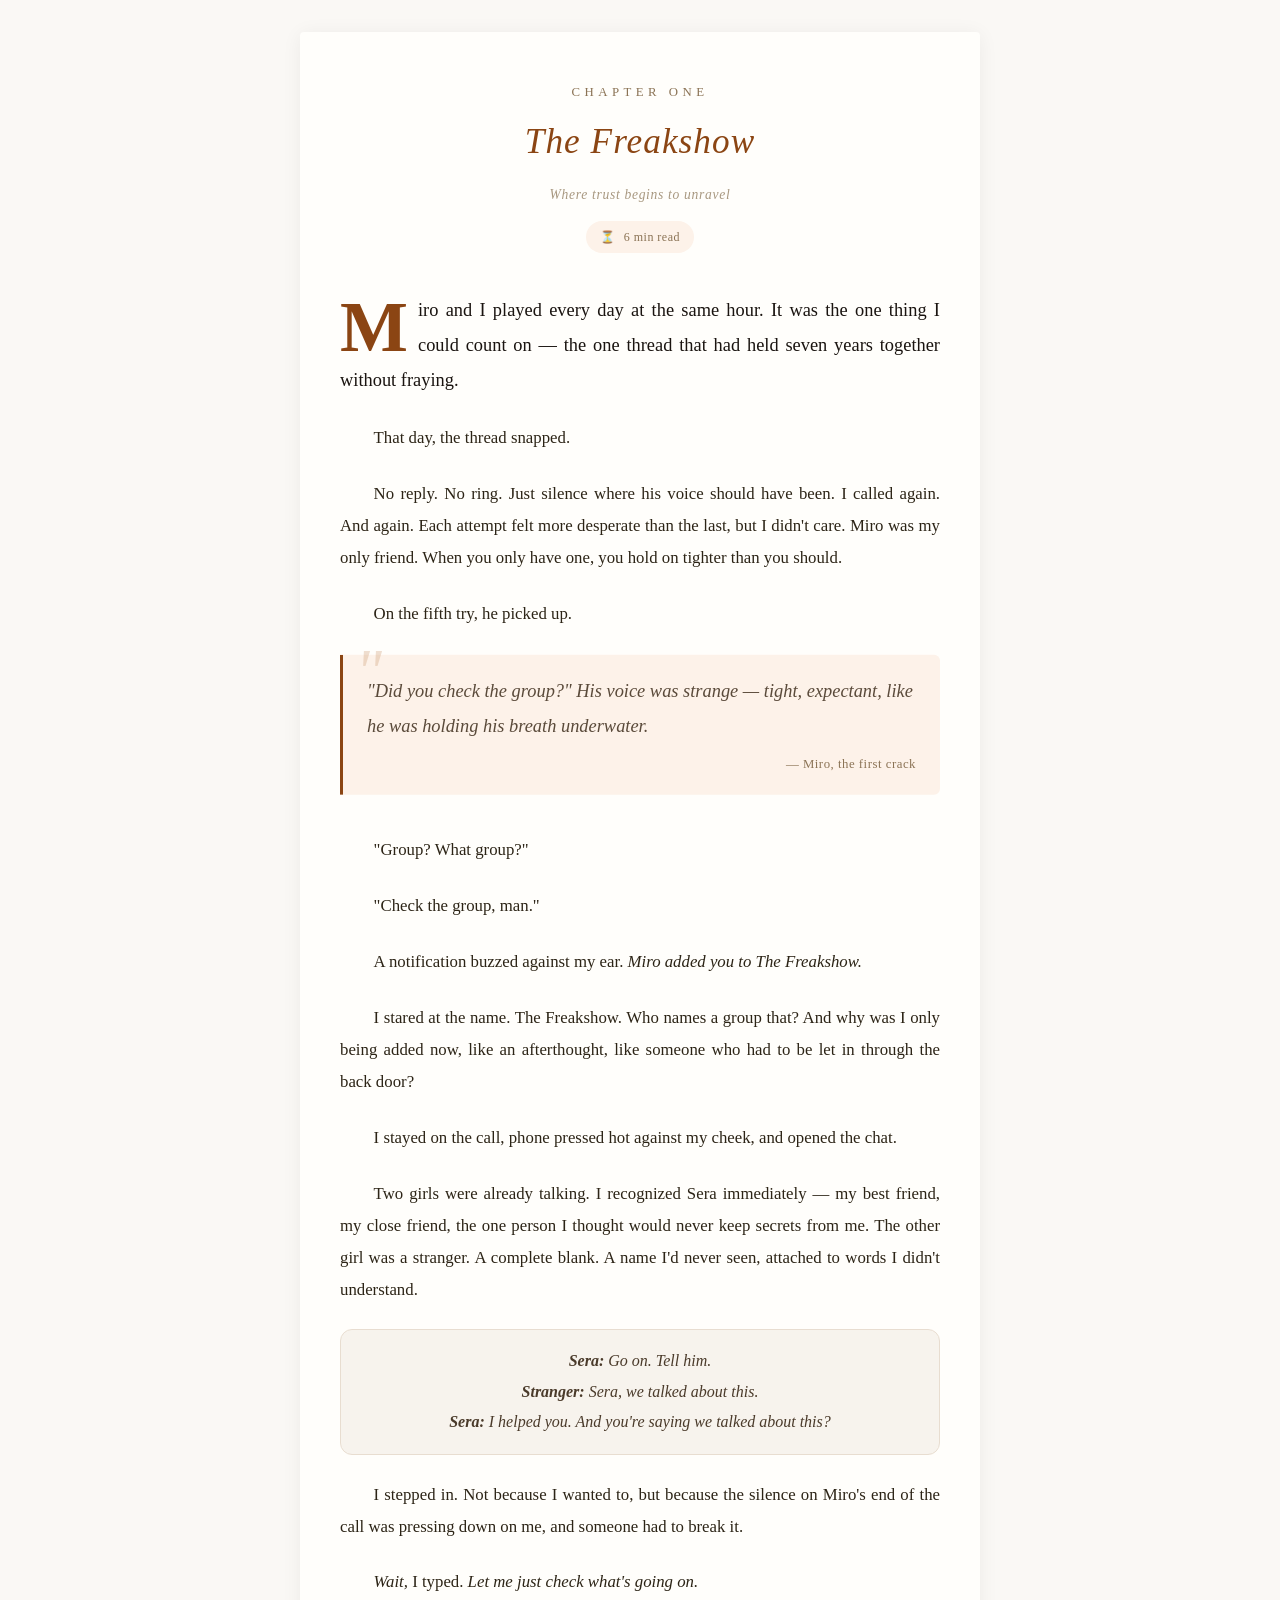
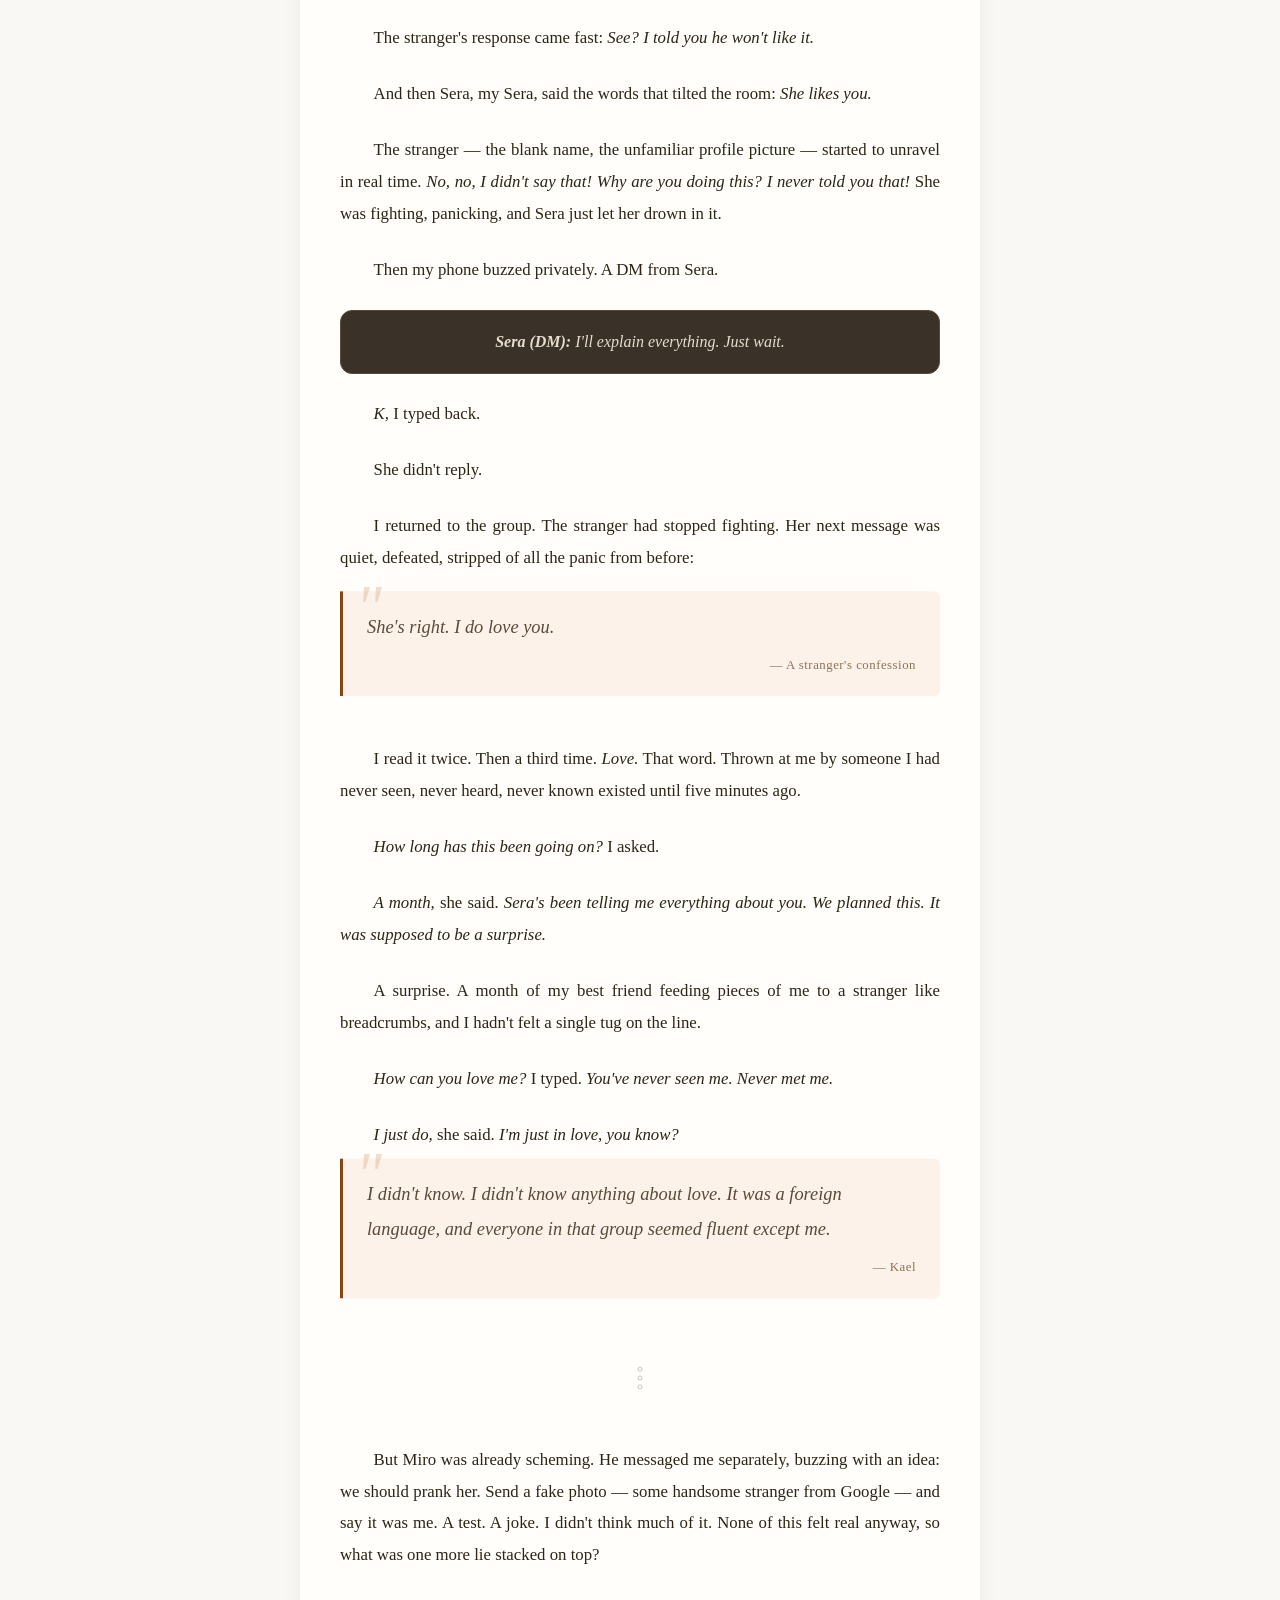
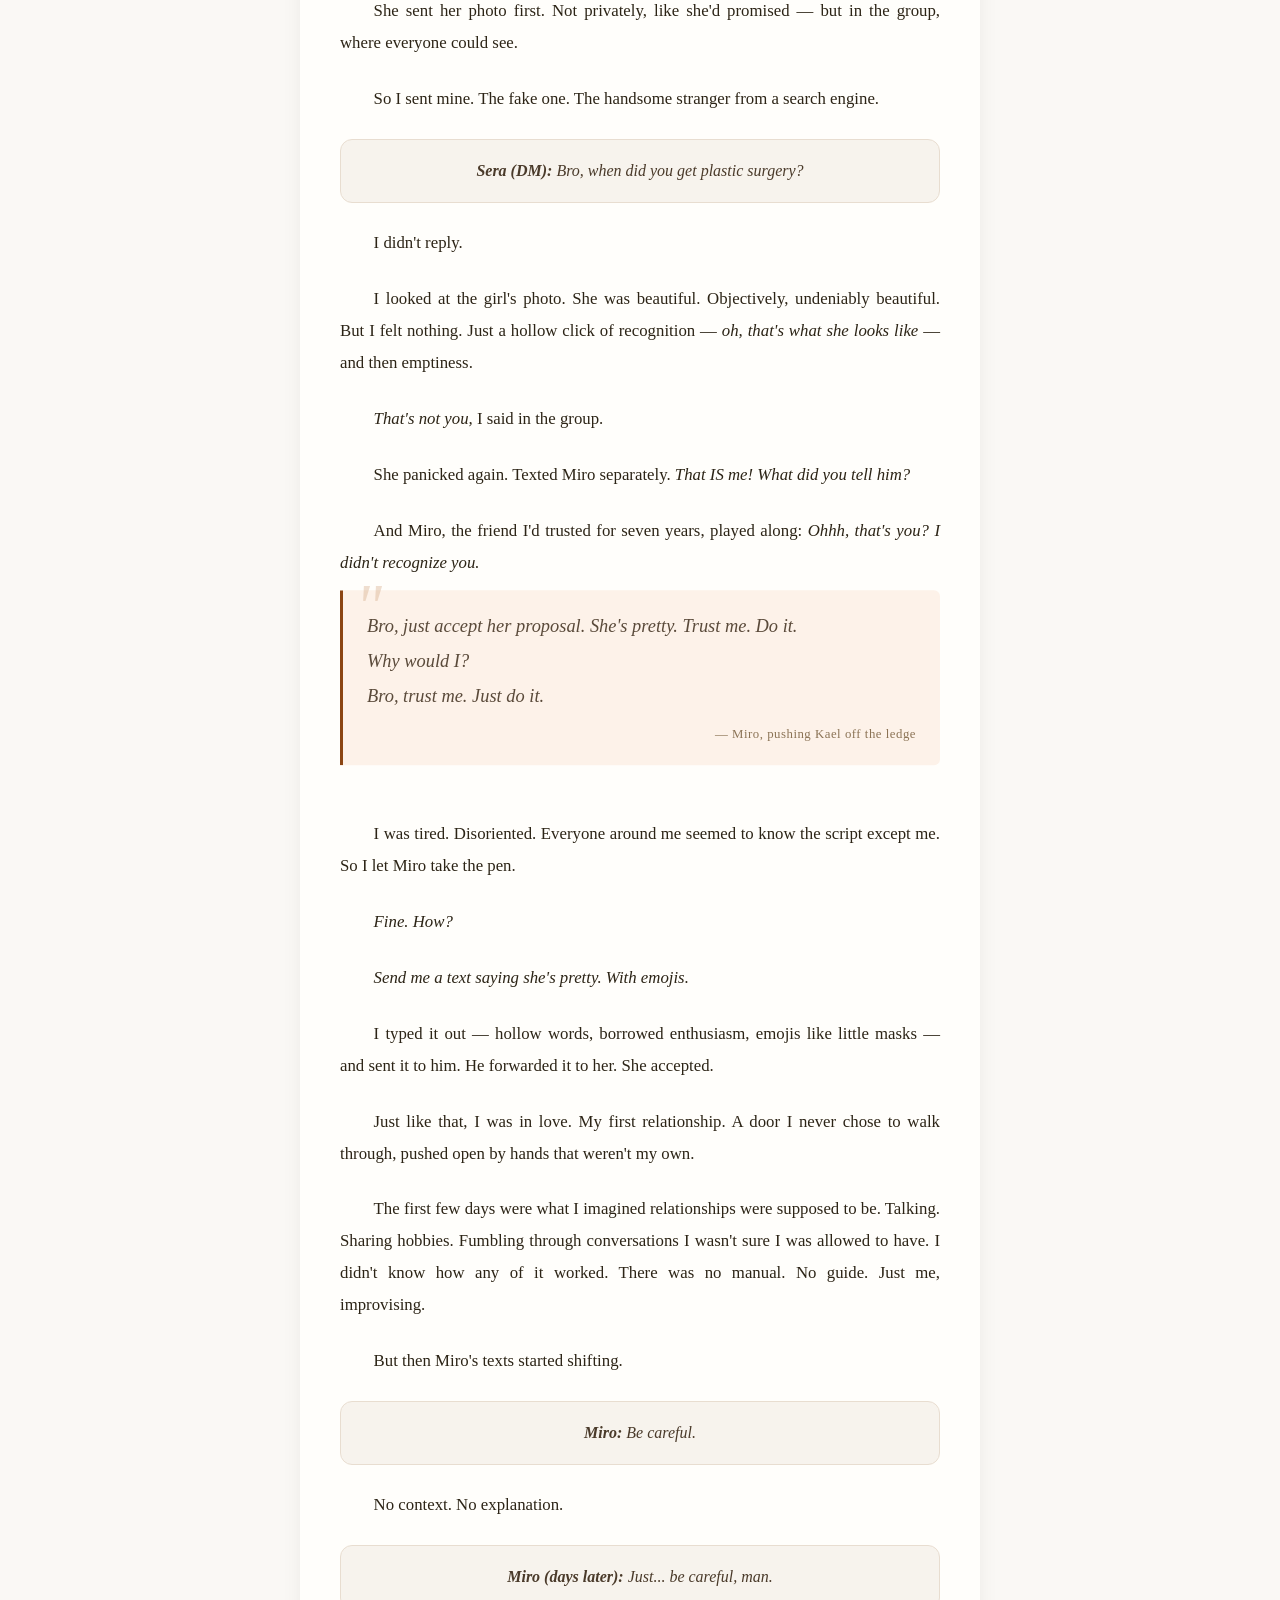
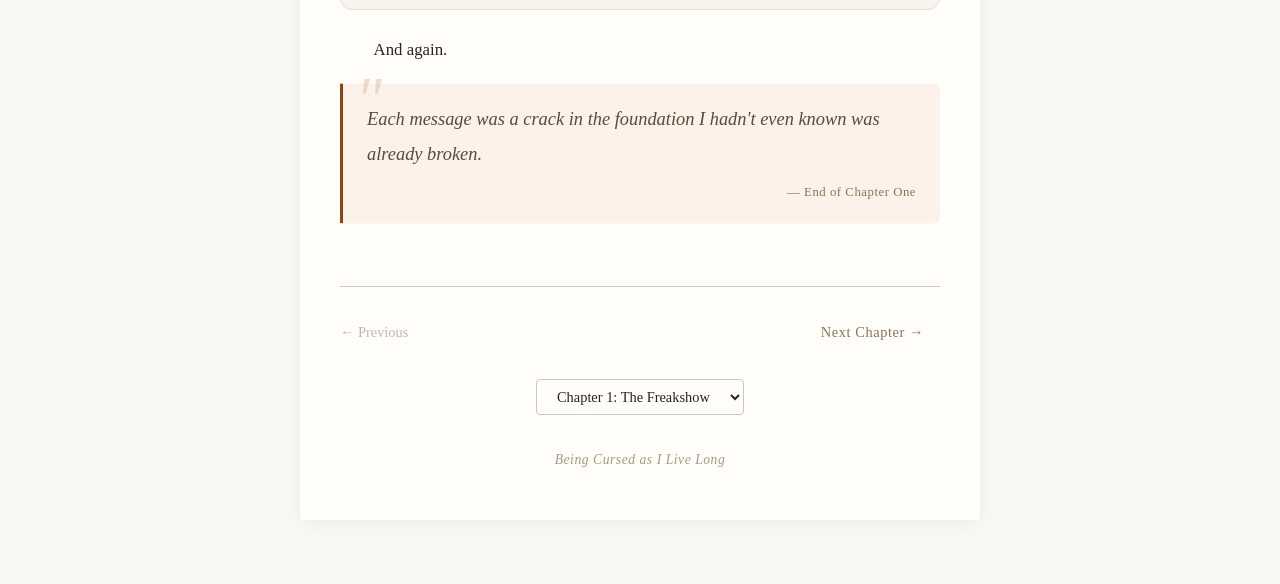
==== commit 698cb757: "Update index.html" ====
--- a/index.html
+++ b/index.html
@@ -3,21 +3,29 @@
 <head>
     <meta charset="UTF-8">
     <meta name="viewport" content="width=device-width, initial-scale=1.0">
-    <title>Being Cursed as I Live Long — Chapter One</title>
+    <title>Being Cursed as I Live Long — Chapter One: The Freakshow</title>
     <style>
         :root {
             --bg: #faf8f5;
             --text: #2c2416;
             --accent: #8b4513;
+            --accent-light: #c9956b;
             --divider: #d4c5b2;
             --chapter-bg: #fffefb;
             --shadow: 0 2px 20px rgba(0,0,0,0.06);
+            --highlight: #fdf2e9;
+            --progress-bg: #e8ddd0;
+            --progress-fill: #8b4513;
         }
 
         * {
             margin: 0;
             padding: 0;
             box-sizing: border-box;
+        }
+
+        html {
+            scroll-behavior: smooth;
         }
 
         body {
@@ -27,10 +35,67 @@
             line-height: 1.9;
             display: flex;
             justify-content: center;
-            padding: 2rem 1rem;
+            padding: 2rem 1rem 4rem;
             min-height: 100vh;
-        }
-
+            position: relative;
+        }
+
+        /* ── Progress Bar ── */
+        .progress-container {
+            position: fixed;
+            top: 0;
+            left: 0;
+            width: 100%;
+            height: 3px;
+            background: transparent;
+            z-index: 1000;
+        }
+
+        .progress-bar {
+            height: 3px;
+            background: var(--accent);
+            width: 0%;
+            transition: width 0.1s linear;
+            border-radius: 0 2px 2px 0;
+        }
+
+        /* ── Scroll-to-Top Button ── */
+        .scroll-top-btn {
+            position: fixed;
+            bottom: 2rem;
+            right: 2rem;
+            width: 44px;
+            height: 44px;
+            border-radius: 50%;
+            background: var(--accent);
+            color: #fff;
+            border: none;
+            cursor: pointer;
+            font-size: 1.3rem;
+            display: flex;
+            align-items: center;
+            justify-content: center;
+            opacity: 0;
+            transform: translateY(20px);
+            pointer-events: none;
+            transition: all 0.35s ease;
+            box-shadow: 0 4px 15px rgba(139,69,19,0.25);
+            z-index: 999;
+        }
+
+        .scroll-top-btn.visible {
+            opacity: 1;
+            transform: translateY(0);
+            pointer-events: auto;
+        }
+
+        .scroll-top-btn:hover {
+            background: #6b3410;
+            transform: translateY(-3px);
+            box-shadow: 0 6px 20px rgba(139,69,19,0.4);
+        }
+
+        /* ── Book Container ── */
         .book-container {
             max-width: 680px;
             width: 100%;
@@ -38,52 +103,173 @@
             padding: 3rem 2.5rem;
             border-radius: 4px;
             box-shadow: var(--shadow);
+            position: relative;
+        }
+
+        /* ── Chapter Header ── */
+        .chapter-header {
+            text-align: center;
+            margin-bottom: 2.5rem;
+            animation: fadeInDown 0.8s ease-out;
         }
 
         .chapter-label {
-            text-align: center;
             text-transform: uppercase;
             letter-spacing: 0.35em;
             font-size: 0.8rem;
             color: #8b7355;
-            margin-bottom: 0.5rem;
+            margin-bottom: 0.3rem;
             font-family: 'Georgia', serif;
         }
 
         .chapter-title {
-            text-align: center;
-            font-size: 2rem;
+            font-size: 2.2rem;
             font-weight: normal;
             font-style: italic;
             color: var(--accent);
-            margin-bottom: 2.5rem;
             letter-spacing: 0.03em;
-        }
-
-        .divider {
+            margin-bottom: 0.4rem;
+        }
+
+        .chapter-subtitle {
+            font-size: 0.85rem;
+            color: #a89880;
+            font-style: italic;
+            letter-spacing: 0.05em;
+        }
+
+        /* ── Estimated Read Time ── */
+        .read-time {
+            display: inline-block;
+            background: var(--highlight);
+            color: #8b7355;
+            padding: 0.3rem 0.9rem;
+            border-radius: 20px;
+            font-size: 0.75rem;
+            letter-spacing: 0.04em;
+            margin-top: 0.8rem;
+            font-family: 'Georgia', serif;
+        }
+
+        .read-time .icon {
+            margin-right: 0.3rem;
+        }
+
+        /* ── Pull Quotes ── */
+        .pull-quote {
+            background: var(--highlight);
+            border-left: 3px solid var(--accent);
+            padding: 1.2rem 1.5rem;
+            margin: 2rem 0;
+            font-style: italic;
+            font-size: 1.15rem;
+            color: #5a4a3a;
+            border-radius: 0 6px 6px 0;
+            animation: fadeIn 1s ease-out;
+            position: relative;
+        }
+
+        .pull-quote::before {
+            content: '"';
+            position: absolute;
+            top: -15px;
+            left: 12px;
+            font-size: 4rem;
+            color: var(--accent-light);
+            opacity: 0.3;
+            font-family: 'Georgia', serif;
+            line-height: 1;
+        }
+
+        .pull-quote .attribution {
+            display: block;
+            text-align: right;
+            font-size: 0.8rem;
+            color: #8b7355;
+            margin-top: 0.5rem;
+            font-style: normal;
+            letter-spacing: 0.04em;
+        }
+
+        /* ── Message Bubbles (for texts in story) ── */
+        .message-bubble {
+            display: block;
             text-align: center;
-            margin: 2rem 0;
-            color: var(--divider);
-            font-size: 0.9rem;
-            letter-spacing: 0.4em;
-            user-select: none;
-        }
-
+            background: #f7f3ed;
+            padding: 1rem 1.5rem;
+            margin: 1.5rem 0;
+            border-radius: 12px;
+            font-size: 1rem;
+            color: #4a3a2a;
+            font-style: italic;
+            position: relative;
+            animation: fadeInUp 0.6s ease-out;
+            border: 1px solid #e8ddd0;
+        }
+
+        .message-bubble.dark {
+            background: #3a3228;
+            color: #e8ddcc;
+            border-color: #5a4a3a;
+        }
+
+        /* ── Content ── */
         .content p {
             margin-bottom: 1.5rem;
             text-indent: 2em;
             font-size: 1.05rem;
             text-align: justify;
-        }
+            animation: fadeInUp 0.5s ease-out;
+            animation-fill-mode: both;
+        }
+
+        .content p:nth-child(1) { animation-delay: 0.05s; }
+        .content p:nth-child(2) { animation-delay: 0.1s; }
+        .content p:nth-child(3) { animation-delay: 0.15s; }
+        .content p:nth-child(4) { animation-delay: 0.2s; }
+        .content p:nth-child(5) { animation-delay: 0.25s; }
+        .content p:nth-child(6) { animation-delay: 0.3s; }
+        .content p:nth-child(7) { animation-delay: 0.35s; }
+        .content p:nth-child(8) { animation-delay: 0.4s; }
+        .content p:nth-child(9) { animation-delay: 0.45s; }
+        .content p:nth-child(10) { animation-delay: 0.5s; }
+        .content p:nth-child(11) { animation-delay: 0.55s; }
+        .content p:nth-child(12) { animation-delay: 0.6s; }
+        .content p:nth-child(13) { animation-delay: 0.65s; }
+        .content p:nth-child(14) { animation-delay: 0.7s; }
+        .content p:nth-child(15) { animation-delay: 0.75s; }
 
         .content p.no-indent {
             text-indent: 0;
         }
 
-        /* First paragraph after divider — no indent */
-        .divider + p,
-        .content .section-start {
+        /* First paragraph */
+        .content .first-paragraph {
+            font-size: 1.15rem;
             text-indent: 0;
+            color: #1a1410;
+        }
+
+        /* Drop cap */
+        .drop-cap::first-letter {
+            float: left;
+            font-size: 4.5rem;
+            line-height: 0.8;
+            padding-right: 10px;
+            padding-top: 6px;
+            color: var(--accent);
+            font-weight: bold;
+            font-family: 'Georgia', serif;
+        }
+
+        .divider {
+            text-align: center;
+            margin: 2.5rem 0;
+            color: var(--divider);
+            font-size: 1rem;
+            letter-spacing: 0.5em;
+            user-select: none;
+            opacity: 0.6;
         }
 
         .italic-line {
@@ -91,14 +277,31 @@
             text-align: center;
             color: #5a4a3a;
             margin: 2rem 0;
-            font-size: 1.05rem;
+            font-size: 1.1rem;
             text-indent: 0;
         }
 
+        .section-start {
+            text-indent: 0;
+        }
+
+        /* ── Section Breaks with Visual Effect ── */
+        .scene-break {
+            text-align: center;
+            margin: 2.5rem 0;
+            opacity: 0.5;
+        }
+
+        .scene-break svg {
+            width: 30px;
+            height: 30px;
+        }
+
+        /* ── Navigation ── */
         .nav-links {
             display: flex;
-            justify-content: center;
-            gap: 2rem;
+            justify-content: space-between;
+            align-items: center;
             margin-top: 3rem;
             padding-top: 1.5rem;
             border-top: 1px solid var(--divider);
@@ -109,71 +312,209 @@
         .nav-links a {
             color: #8b7355;
             text-decoration: none;
-            transition: color 0.3s;
+            transition: all 0.3s;
             letter-spacing: 0.04em;
+            padding: 0.5rem 1rem;
+            border-radius: 4px;
         }
 
         .nav-links a:hover {
             color: var(--accent);
-        }
-
-        .nav-links span {
+            background: var(--highlight);
+        }
+
+        .nav-links .disabled {
             color: #c4b8a8;
-        }
-
-        /* Author credit */
+            pointer-events: none;
+        }
+
+        /* ── Chapter List Dropdown ── */
+        .chapter-select {
+            text-align: center;
+            margin-top: 1.5rem;
+        }
+
+        .chapter-select select {
+            padding: 0.5rem 1rem;
+            border: 1px solid var(--divider);
+            border-radius: 4px;
+            font-family: 'Georgia', serif;
+            font-size: 0.9rem;
+            background: var(--chapter-bg);
+            color: var(--text);
+            cursor: pointer;
+            transition: border-color 0.3s;
+        }
+
+        .chapter-select select:hover {
+            border-color: var(--accent);
+        }
+
+        /* ── Author Credit ── */
         .author-credit {
             text-align: center;
             margin-top: 2rem;
             font-style: italic;
             color: #a89880;
             font-size: 0.85rem;
-        }
-
-        /* Responsive */
+            letter-spacing: 0.04em;
+        }
+
+        /* ── Floating TOC Button (Mobile) ── */
+        .toc-fab {
+            position: fixed;
+            bottom: 5.5rem;
+            right: 2rem;
+            width: 44px;
+            height: 44px;
+            border-radius: 50%;
+            background: #fffefb;
+            color: var(--accent);
+            border: 1px solid var(--divider);
+            cursor: pointer;
+            font-size: 1.2rem;
+            display: flex;
+            align-items: center;
+            justify-content: center;
+            box-shadow: 0 2px 10px rgba(0,0,0,0.08);
+            z-index: 999;
+            transition: all 0.3s;
+        }
+
+        .toc-fab:hover {
+            box-shadow: 0 4px 15px rgba(0,0,0,0.15);
+            transform: translateY(-2px);
+        }
+
+        /* ── Animations ── */
+        @keyframes fadeInUp {
+            from {
+                opacity: 0;
+                transform: translateY(18px);
+            }
+            to {
+                opacity: 1;
+                transform: translateY(0);
+            }
+        }
+
+        @keyframes fadeInDown {
+            from {
+                opacity: 0;
+                transform: translateY(-20px);
+            }
+            to {
+                opacity: 1;
+                transform: translateY(0);
+            }
+        }
+
+        @keyframes fadeIn {
+            from { opacity: 0; }
+            to { opacity: 1; }
+        }
+
+        @keyframes pulse {
+            0%, 100% { transform: scale(1); }
+            50% { transform: scale(1.05); }
+        }
+
+        /* ── Highlight on hover for key lines ── */
+        .highlight-on-hover {
+            transition: background 0.3s, padding 0.3s;
+            border-radius: 3px;
+        }
+
+        .highlight-on-hover:hover {
+            background: #fef9f3;
+            padding: 0.2rem 0;
+        }
+
+        /* ── Responsive ── */
         @media (max-width: 600px) {
             .book-container {
-                padding: 2rem 1.2rem;
+                padding: 1.8rem 1rem;
             }
             .chapter-title {
                 font-size: 1.5rem;
             }
             .content p {
-                text-indent: 1.5em;
+                text-indent: 1.2em;
+                font-size: 0.98rem;
+            }
+            .drop-cap::first-letter {
+                font-size: 3.5rem;
+            }
+            .pull-quote {
+                padding: 1rem;
                 font-size: 1rem;
             }
-        }
-
-        /* Dark mode support */
+            .scroll-top-btn, .toc-fab {
+                right: 1rem;
+                bottom: 1.5rem;
+                width: 38px;
+                height: 38px;
+                font-size: 1rem;
+            }
+            .toc-fab {
+                bottom: 4.5rem;
+            }
+        }
+
+        /* ── Dark Mode ── */
         @media (prefers-color-scheme: dark) {
             :root {
                 --bg: #1a1714;
                 --text: #e8ddcc;
                 --accent: #c9956b;
+                --accent-light: #a07550;
                 --divider: #3a3228;
                 --chapter-bg: #211d18;
                 --shadow: 0 2px 20px rgba(0,0,0,0.3);
+                --highlight: #2a241e;
+                --progress-bg: #3a3228;
+                --progress-fill: #c9956b;
             }
             .chapter-label { color: #a89070; }
             .italic-line { color: #b8a590; }
             .nav-links a { color: #a89070; }
-            .nav-links a:hover { color: var(--accent); }
+            .nav-links a:hover { color: var(--accent); background: #2a241e; }
             .author-credit { color: #7a6b58; }
+            .pull-quote { color: #c4b5a0; }
+            .message-bubble { background: #2a241e; color: #d4c5b2; border-color: #3a3228; }
+            .message-bubble.dark { background: #f7f3ed; color: #4a3a2a; border-color: #e8ddd0; }
+            .chapter-select select { background: #211d18; color: #e8ddcc; }
+            .toc-fab { background: #211d18; color: #c9956b; }
         }
     </style>
 </head>
 <body>
 
+    <!-- Progress Bar -->
+    <div class="progress-container">
+        <div class="progress-bar" id="progressBar"></div>
+    </div>
+
+    <!-- Scroll to Top Button -->
+    <button class="scroll-top-btn" id="scrollTopBtn" aria-label="Scroll to top" title="Back to top">↑</button>
+
+    <!-- Book Container -->
     <div class="book-container">
 
         <!-- Chapter Header -->
-        <div class="chapter-label">Chapter One</div>
-        <h1 class="chapter-title">The Freakshow</h1>
+        <header class="chapter-header">
+            <div class="chapter-label">Chapter One</div>
+            <h1 class="chapter-title">The Freakshow</h1>
+            <p class="chapter-subtitle">Where trust begins to unravel</p>
+            <div class="read-time">
+                <span class="icon">⏳</span> 6 min read
+            </div>
+        </header>
 
         <!-- Content -->
         <div class="content">
 
-            <p class="no-indent">
+            <p class="first-paragraph drop-cap">
                 Miro and I played every day at the same hour. It was the one thing I could count on — the one thread that had held seven years together without fraying.
             </p>
 
@@ -189,9 +530,11 @@
                 On the fifth try, he picked up.
             </p>
 
-            <p>
+            <!-- Pull Quote 1 -->
+            <div class="pull-quote">
                 "Did you check the group?" His voice was strange — tight, expectant, like he was holding his breath underwater.
-            </p>
+                <span class="attribution">— Miro, the first crack</span>
+            </div>
 
             <p>
                 "Group? What group?"
@@ -217,17 +560,12 @@
                 Two girls were already talking. I recognized Sera immediately — my best friend, my close friend, the one person I thought would never keep secrets from me. The other girl was a stranger. A complete blank. A name I'd never seen, attached to words I didn't understand.
             </p>
 
-            <p>
-                Sera's message sat there like a dare: <em>Go on. Tell him.</em>
-            </p>
-
-            <p>
-                The stranger typed, hesitated, typed again: <em>Sera, we talked about this.</em>
-            </p>
-
-            <p>
-                <em>I helped you,</em> Sera shot back. <em>And you're saying we talked about this?</em>
-            </p>
+            <!-- Message Bubble -->
+            <div class="message-bubble">
+                <strong>Sera:</strong> <em>Go on. Tell him.</em><br>
+                <strong>Stranger:</strong> <em>Sera, we talked about this.</em><br>
+                <strong>Sera:</strong> <em>I helped you. And you're saying we talked about this?</em>
+            </div>
 
             <p>
                 I stepped in. Not because I wanted to, but because the silence on Miro's end of the call was pressing down on me, and someone had to break it.
@@ -253,9 +591,9 @@
                 Then my phone buzzed privately. A DM from Sera.
             </p>
 
-            <p>
-                <em>I'll explain everything. Just wait.</em>
-            </p>
+            <div class="message-bubble dark">
+                <strong>Sera (DM):</strong> <em>I'll explain everything. Just wait.</em>
+            </div>
 
             <p>
                 <em>K,</em> I typed back.
@@ -269,9 +607,11 @@
                 I returned to the group. The stranger had stopped fighting. Her next message was quiet, defeated, stripped of all the panic from before:
             </p>
 
-            <p class="italic-line">
+            <!-- Pull Quote 2 -->
+            <div class="pull-quote">
                 She's right. I do love you.
-            </p>
+                <span class="attribution">— A stranger's confession</span>
+            </div>
 
             <p>
                 I read it twice. Then a third time. <em>Love.</em> That word. Thrown at me by someone I had never seen, never heard, never known existed until five minutes ago.
@@ -297,13 +637,22 @@
                 <em>I just do,</em> she said. <em>I'm just in love, you know?</em>
             </p>
 
-            <p>
+            <!-- Pull Quote 3 -->
+            <div class="pull-quote">
                 I didn't know. I didn't know anything about love. It was a foreign language, and everyone in that group seemed fluent except me.
-            </p>
+                <span class="attribution">— Kael</span>
+            </div>
 
         </div>
 
-        <div class="divider">• &nbsp; • &nbsp; •</div>
+        <!-- Scene Break -->
+        <div class="scene-break">
+            <svg viewBox="0 0 24 24" fill="none" stroke="currentColor" stroke-width="1" opacity="0.4">
+                <circle cx="12" cy="5" r="1.5"/>
+                <circle cx="12" cy="12" r="1.5"/>
+                <circle cx="12" cy="19" r="1.5"/>
+            </svg>
+        </div>
 
         <div class="content">
 
@@ -319,9 +668,10 @@
                 So I sent mine. The fake one. The handsome stranger from a search engine.
             </p>
 
-            <p>
-                Sera's DM came instantly: <em>Bro, when did you get plastic surgery?</em>
-            </p>
+            <!-- Message Bubble -->
+            <div class="message-bubble">
+                <strong>Sera (DM):</strong> <em>Bro, when did you get plastic surgery?</em>
+            </div>
 
             <p>
                 I didn't reply.
@@ -343,21 +693,13 @@
                 And Miro, the friend I'd trusted for seven years, played along: <em>Ohhh, that's you? I didn't recognize you.</em>
             </p>
 
-            <p>
-                I was in the middle of something — some thought trying to form, some warning trying to surface — when Miro's next message landed like a hand on my shoulder.
-            </p>
-
-            <p>
-                <em>Bro, just accept her proposal. She's pretty. Trust me. Do it.</em>
-            </p>
-
-            <p>
-                <em>Why would I?</em>
-            </p>
-
-            <p>
-                <em>Bro, trust me. Just do it.</em>
-            </p>
+            <!-- Pull Quote 4 - Key Moment -->
+            <div class="pull-quote">
+                Bro, just accept her proposal. She's pretty. Trust me. Do it.<br>
+                <em>Why would I?</em><br>
+                Bro, trust me. Just do it.
+                <span class="attribution">— Miro, pushing Kael off the ledge</span>
+            </div>
 
             <p>
                 I was tired. Disoriented. Everyone around me seemed to know the script except me. So I let Miro take the pen.
@@ -387,28 +729,44 @@
                 But then Miro's texts started shifting.
             </p>
 
-            <p>
-                <em>Be careful,</em> he'd say. No context. No explanation.
-            </p>
-
-            <p>
-                Then again, a few days later: <em>Just... be careful, man.</em>
-            </p>
+            <!-- Message Bubbles - The Warnings -->
+            <div class="message-bubble">
+                <strong>Miro:</strong> <em>Be careful.</em>
+            </div>
+
+            <p>
+                No context. No explanation.
+            </p>
+
+            <div class="message-bubble">
+                <strong>Miro (days later):</strong> <em>Just... be careful, man.</em>
+            </div>
 
             <p>
                 And again.
             </p>
 
-            <p>
+            <!-- Final Pull Quote -->
+            <div class="pull-quote">
                 Each message was a crack in the foundation I hadn't even known was already broken.
-            </p>
+                <span class="attribution">— End of Chapter One</span>
+            </div>
 
         </div>
 
         <!-- Navigation -->
-        <div class="nav-links">
-            <span>← Previous</span>
+        <nav class="nav-links">
+            <span class="disabled">← Previous</span>
             <a href="chapter-2.html">Next Chapter →</a>
+        </nav>
+
+        <!-- Chapter Selector -->
+        <div class="chapter-select">
+            <select onchange="if(this.value) window.location.href=this.value;" aria-label="Chapter navigation">
+                <option value="">— Jump to Chapter —</option>
+                <option value="index.html" selected>Chapter 1: The Freakshow</option>
+                <option value="chapter-2.html">Chapter 2: Coming Soon</option>
+            </select>
         </div>
 
         <!-- Author Credit -->
@@ -418,5 +776,64 @@
 
     </div>
 
+    <!-- Scripts -->
+    <script>
+        // ── Progress Bar ──
+        window.addEventListener('scroll', () => {
+            const scrollTop = document.documentElement.scrollTop || document.body.scrollTop;
+            const scrollHeight = document.documentElement.scrollHeight - document.documentElement.clientHeight;
+            const scrollPercent = (scrollTop / scrollHeight) * 100;
+            document.getElementById('progressBar').style.width = scrollPercent + '%';
+        });
+
+        // ── Scroll to Top Button ──
+        const scrollTopBtn = document.getElementById('scrollTopBtn');
+
+        window.addEventListener('scroll', () => {
+            if (window.scrollY > 400) {
+                scrollTopBtn.classList.add('visible');
+            } else {
+                scrollTopBtn.classList.remove('visible');
+            }
+        });
+
+        scrollTopBtn.addEventListener('click', () => {
+            window.scrollTo({
+                top: 0,
+                behavior: 'smooth'
+            });
+        });
+
+        // ── Keyboard Navigation ──
+        document.addEventListener('keydown', (e) => {
+            if (e.key === 'ArrowRight' && !e.ctrlKey && !e.metaKey && !e.altKey) {
+                // Navigate to next chapter
+                const nextLink = document.querySelector('.nav-links a[href="chapter-2.html"]');
+                if (nextLink) window.location.href = nextLink.href;
+            }
+        });
+
+        // ── Subtle parallax-like effect on pull quotes ──
+        const pullQuotes = document.querySelectorAll('.pull-quote');
+        
+        window.addEventListener('scroll', () => {
+            pullQuotes.forEach(quote => {
+                const rect = quote.getBoundingClientRect();
+                const windowHeight = window.innerHeight;
+                if (rect.top < windowHeight && rect.bottom > 0) {
+                    const offset = (rect.top - windowHeight) * 0.03;
+                    quote.style.transform = `translateY(${offset}px)`;
+                    quote.style.transition = 'transform 0.1s linear';
+                }
+            });
+        });
+
+        console.log('%c📖 Being Cursed as I Live Long %c— Chapter One',
+            'font-size: 1.2em; font-style: italic; color: #8b4513;',
+            'color: #a89880;');
+        console.log('%cThank you for reading. Press → arrow key for next chapter.',
+            'color: #8b7355; font-style: italic;');
+    </script>
+
 </body>
 </html>
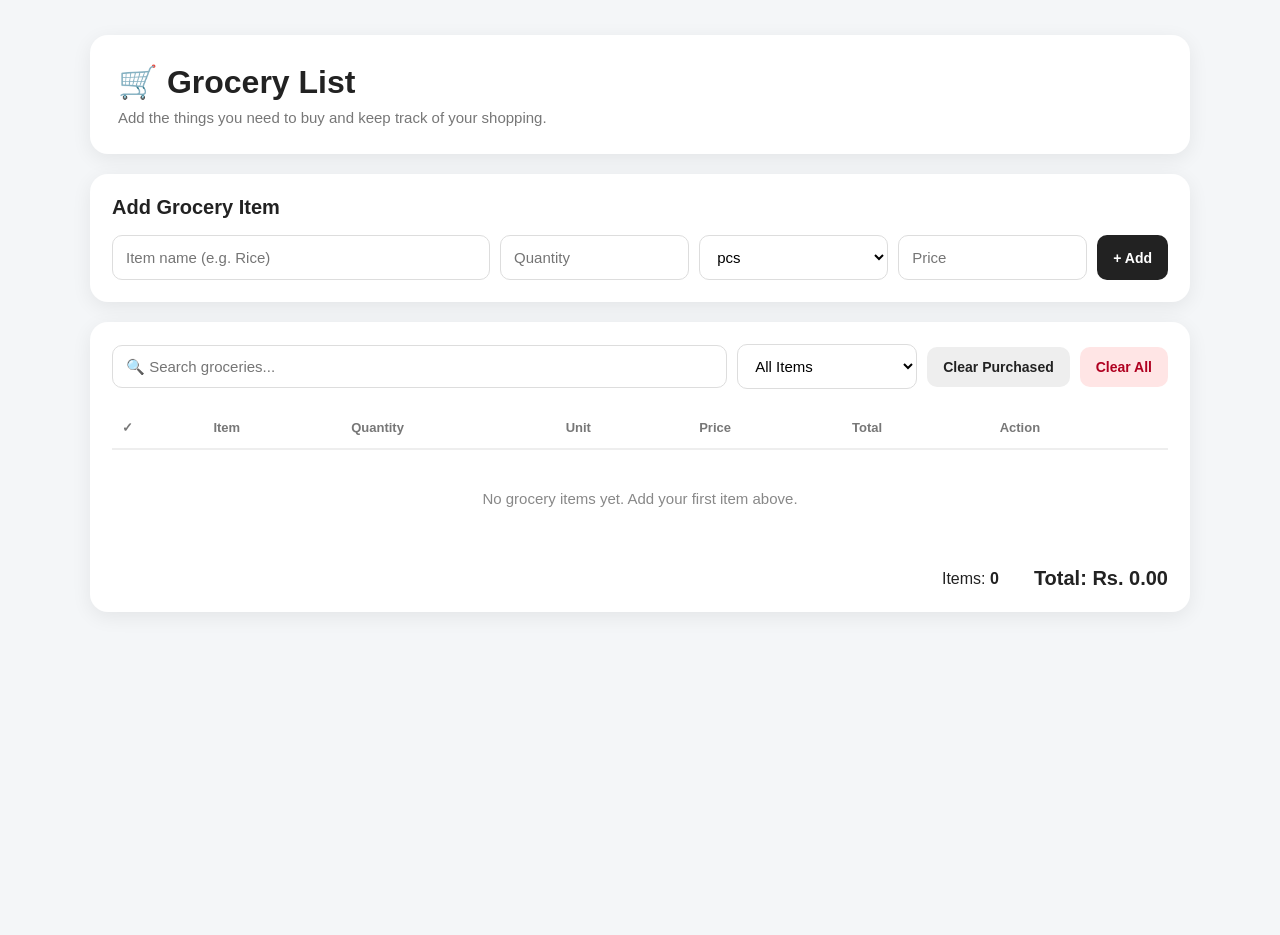
==== commit 1b94c689: "Update index.html" ====
--- a/index.html
+++ b/index.html
@@ -3,837 +3,1112 @@
 <head>
     <meta charset="UTF-8">
     <meta name="viewport" content="width=device-width, initial-scale=1.0">
-    <title>Being Cursed as I Live Long — Chapter One: The Freakshow</title>
+
+    <title>Grocery List</title>
+
     <style>
-        :root {
-            --bg: #faf8f5;
-            --text: #2c2416;
-            --accent: #8b4513;
-            --accent-light: #c9956b;
-            --divider: #d4c5b2;
-            --chapter-bg: #fffefb;
-            --shadow: 0 2px 20px rgba(0,0,0,0.06);
-            --highlight: #fdf2e9;
-            --progress-bg: #e8ddd0;
-            --progress-fill: #8b4513;
-        }
+        /* ================================
+           GLOBAL
+        ================================= */
 
         * {
+            box-sizing: border-box;
             margin: 0;
             padding: 0;
-            box-sizing: border-box;
-        }
-
-        html {
-            scroll-behavior: smooth;
         }
 
         body {
-            background-color: var(--bg);
-            color: var(--text);
-            font-family: 'Georgia', 'Times New Roman', serif;
-            line-height: 1.9;
+            font-family: Arial, Helvetica, sans-serif;
+            background: #f4f6f8;
+            color: #222;
+            min-height: 100vh;
+        }
+
+        button,
+        input,
+        select {
+            font-family: inherit;
+        }
+
+        button {
+            cursor: pointer;
+        }
+
+        /* ================================
+           MAIN APP
+        ================================= */
+
+        .app {
+            width: min(1100px, 94%);
+            margin: 35px auto;
+        }
+
+        /* ================================
+           HEADER
+        ================================= */
+
+        .header {
+            background: white;
+            padding: 28px;
+            border-radius: 18px;
+            box-shadow: 0 5px 20px rgba(0, 0, 0, 0.07);
+            margin-bottom: 20px;
+        }
+
+        .header h1 {
+            font-size: 32px;
+            margin-bottom: 8px;
+        }
+
+        .header p {
+            color: #777;
+            font-size: 15px;
+        }
+
+        /* ================================
+           PANELS
+        ================================= */
+
+        .panel {
+            background: white;
+            padding: 22px;
+            border-radius: 18px;
+            box-shadow: 0 5px 20px rgba(0, 0, 0, 0.07);
+            margin-bottom: 20px;
+        }
+
+        .panel h2 {
+            font-size: 20px;
+            margin-bottom: 16px;
+        }
+
+        /* ================================
+           ADD ITEM FORM
+        ================================= */
+
+        .form {
+            display: grid;
+            grid-template-columns: 2fr 1fr 1fr 1fr auto;
+            gap: 10px;
+        }
+
+        input,
+        select {
+            width: 100%;
+            padding: 12px 13px;
+            border: 1px solid #ddd;
+            border-radius: 10px;
+            outline: none;
+            background: white;
+            font-size: 15px;
+        }
+
+        input:focus,
+        select:focus {
+            border-color: #555;
+        }
+
+        button {
+            padding: 12px 16px;
+            border-radius: 10px;
+            border: none;
+            font-size: 14px;
+            font-weight: bold;
+        }
+
+        .add-button {
+            background: #222;
+            color: white;
+        }
+
+        .add-button:hover {
+            background: #000;
+        }
+
+        .secondary-button {
+            background: #eeeeee;
+            color: #222;
+        }
+
+        .secondary-button:hover {
+            background: #e1e1e1;
+        }
+
+        .danger-button {
+            background: #ffe5e5;
+            color: #b00020;
+        }
+
+        .danger-button:hover {
+            background: #ffd3d3;
+        }
+
+        /* ================================
+           TOOLBAR
+        ================================= */
+
+        .toolbar {
             display: flex;
-            justify-content: center;
-            padding: 2rem 1rem 4rem;
-            min-height: 100vh;
-            position: relative;
-        }
-
-        /* ── Progress Bar ── */
-        .progress-container {
-            position: fixed;
-            top: 0;
-            left: 0;
+            gap: 10px;
+            align-items: center;
+            margin-bottom: 18px;
+            flex-wrap: wrap;
+        }
+
+        .search-box {
+            flex: 1;
+            min-width: 220px;
+        }
+
+        .filter-box {
+            width: 180px;
+        }
+
+        /* ================================
+           TABLE
+        ================================= */
+
+        .table-container {
+            overflow-x: auto;
+        }
+
+        table {
             width: 100%;
-            height: 3px;
-            background: transparent;
-            z-index: 1000;
-        }
-
-        .progress-bar {
-            height: 3px;
-            background: var(--accent);
-            width: 0%;
-            transition: width 0.1s linear;
-            border-radius: 0 2px 2px 0;
-        }
-
-        /* ── Scroll-to-Top Button ── */
-        .scroll-top-btn {
-            position: fixed;
-            bottom: 2rem;
-            right: 2rem;
-            width: 44px;
-            height: 44px;
-            border-radius: 50%;
-            background: var(--accent);
-            color: #fff;
-            border: none;
+            border-collapse: collapse;
+        }
+
+        th {
+            text-align: left;
+            padding: 13px 10px;
+            border-bottom: 2px solid #eee;
+            color: #777;
+            font-size: 13px;
+            font-weight: bold;
+        }
+
+        td {
+            padding: 14px 10px;
+            border-bottom: 1px solid #eee;
+            font-size: 14px;
+        }
+
+        tr:hover {
+            background: #fafafa;
+        }
+
+        /* ================================
+           CHECKBOX
+        ================================= */
+
+        .check {
+            width: 19px;
+            height: 19px;
             cursor: pointer;
-            font-size: 1.3rem;
+        }
+
+        /* ================================
+           PURCHASED
+        ================================= */
+
+        tr.purchased td {
+            color: #999;
+            text-decoration: line-through;
+        }
+
+        tr.purchased .actions button {
+            text-decoration: none;
+        }
+
+        /* ================================
+           ACTIONS
+        ================================= */
+
+        .actions {
             display: flex;
+            gap: 6px;
+        }
+
+        .delete-button {
+            padding: 8px 11px;
+            font-size: 12px;
+        }
+
+        /* ================================
+           EMPTY MESSAGE
+        ================================= */
+
+        .empty {
+            text-align: center;
+            color: #888;
+            padding: 40px 20px;
+            font-size: 15px;
+        }
+
+        /* ================================
+           SUMMARY
+        ================================= */
+
+        .summary {
+            display: flex;
+            justify-content: flex-end;
             align-items: center;
-            justify-content: center;
-            opacity: 0;
-            transform: translateY(20px);
-            pointer-events: none;
-            transition: all 0.35s ease;
-            box-shadow: 0 4px 15px rgba(139,69,19,0.25);
-            z-index: 999;
-        }
-
-        .scroll-top-btn.visible {
-            opacity: 1;
-            transform: translateY(0);
-            pointer-events: auto;
-        }
-
-        .scroll-top-btn:hover {
-            background: #6b3410;
-            transform: translateY(-3px);
-            box-shadow: 0 6px 20px rgba(139,69,19,0.4);
-        }
-
-        /* ── Book Container ── */
-        .book-container {
-            max-width: 680px;
-            width: 100%;
-            background: var(--chapter-bg);
-            padding: 3rem 2.5rem;
-            border-radius: 4px;
-            box-shadow: var(--shadow);
-            position: relative;
-        }
-
-        /* ── Chapter Header ── */
-        .chapter-header {
-            text-align: center;
-            margin-bottom: 2.5rem;
-            animation: fadeInDown 0.8s ease-out;
-        }
-
-        .chapter-label {
-            text-transform: uppercase;
-            letter-spacing: 0.35em;
-            font-size: 0.8rem;
-            color: #8b7355;
-            margin-bottom: 0.3rem;
-            font-family: 'Georgia', serif;
-        }
-
-        .chapter-title {
-            font-size: 2.2rem;
-            font-weight: normal;
-            font-style: italic;
-            color: var(--accent);
-            letter-spacing: 0.03em;
-            margin-bottom: 0.4rem;
-        }
-
-        .chapter-subtitle {
-            font-size: 0.85rem;
-            color: #a89880;
-            font-style: italic;
-            letter-spacing: 0.05em;
-        }
-
-        /* ── Estimated Read Time ── */
-        .read-time {
-            display: inline-block;
-            background: var(--highlight);
-            color: #8b7355;
-            padding: 0.3rem 0.9rem;
-            border-radius: 20px;
-            font-size: 0.75rem;
-            letter-spacing: 0.04em;
-            margin-top: 0.8rem;
-            font-family: 'Georgia', serif;
-        }
-
-        .read-time .icon {
-            margin-right: 0.3rem;
-        }
-
-        /* ── Pull Quotes ── */
-        .pull-quote {
-            background: var(--highlight);
-            border-left: 3px solid var(--accent);
-            padding: 1.2rem 1.5rem;
-            margin: 2rem 0;
-            font-style: italic;
-            font-size: 1.15rem;
-            color: #5a4a3a;
-            border-radius: 0 6px 6px 0;
-            animation: fadeIn 1s ease-out;
-            position: relative;
-        }
-
-        .pull-quote::before {
-            content: '"';
-            position: absolute;
-            top: -15px;
-            left: 12px;
-            font-size: 4rem;
-            color: var(--accent-light);
-            opacity: 0.3;
-            font-family: 'Georgia', serif;
-            line-height: 1;
-        }
-
-        .pull-quote .attribution {
-            display: block;
-            text-align: right;
-            font-size: 0.8rem;
-            color: #8b7355;
-            margin-top: 0.5rem;
-            font-style: normal;
-            letter-spacing: 0.04em;
-        }
-
-        /* ── Message Bubbles (for texts in story) ── */
-        .message-bubble {
-            display: block;
-            text-align: center;
-            background: #f7f3ed;
-            padding: 1rem 1.5rem;
-            margin: 1.5rem 0;
-            border-radius: 12px;
-            font-size: 1rem;
-            color: #4a3a2a;
-            font-style: italic;
-            position: relative;
-            animation: fadeInUp 0.6s ease-out;
-            border: 1px solid #e8ddd0;
-        }
-
-        .message-bubble.dark {
-            background: #3a3228;
-            color: #e8ddcc;
-            border-color: #5a4a3a;
-        }
-
-        /* ── Content ── */
-        .content p {
-            margin-bottom: 1.5rem;
-            text-indent: 2em;
-            font-size: 1.05rem;
-            text-align: justify;
-            animation: fadeInUp 0.5s ease-out;
-            animation-fill-mode: both;
-        }
-
-        .content p:nth-child(1) { animation-delay: 0.05s; }
-        .content p:nth-child(2) { animation-delay: 0.1s; }
-        .content p:nth-child(3) { animation-delay: 0.15s; }
-        .content p:nth-child(4) { animation-delay: 0.2s; }
-        .content p:nth-child(5) { animation-delay: 0.25s; }
-        .content p:nth-child(6) { animation-delay: 0.3s; }
-        .content p:nth-child(7) { animation-delay: 0.35s; }
-        .content p:nth-child(8) { animation-delay: 0.4s; }
-        .content p:nth-child(9) { animation-delay: 0.45s; }
-        .content p:nth-child(10) { animation-delay: 0.5s; }
-        .content p:nth-child(11) { animation-delay: 0.55s; }
-        .content p:nth-child(12) { animation-delay: 0.6s; }
-        .content p:nth-child(13) { animation-delay: 0.65s; }
-        .content p:nth-child(14) { animation-delay: 0.7s; }
-        .content p:nth-child(15) { animation-delay: 0.75s; }
-
-        .content p.no-indent {
-            text-indent: 0;
-        }
-
-        /* First paragraph */
-        .content .first-paragraph {
-            font-size: 1.15rem;
-            text-indent: 0;
-            color: #1a1410;
-        }
-
-        /* Drop cap */
-        .drop-cap::first-letter {
-            float: left;
-            font-size: 4.5rem;
-            line-height: 0.8;
-            padding-right: 10px;
-            padding-top: 6px;
-            color: var(--accent);
+            gap: 35px;
+            padding-top: 20px;
+        }
+
+        .summary-item {
+            font-size: 16px;
+        }
+
+        .total {
+            font-size: 20px;
             font-weight: bold;
-            font-family: 'Georgia', serif;
-        }
-
-        .divider {
-            text-align: center;
-            margin: 2.5rem 0;
-            color: var(--divider);
-            font-size: 1rem;
-            letter-spacing: 0.5em;
-            user-select: none;
-            opacity: 0.6;
-        }
-
-        .italic-line {
-            font-style: italic;
-            text-align: center;
-            color: #5a4a3a;
-            margin: 2rem 0;
-            font-size: 1.1rem;
-            text-indent: 0;
-        }
-
-        .section-start {
-            text-indent: 0;
-        }
-
-        /* ── Section Breaks with Visual Effect ── */
-        .scene-break {
-            text-align: center;
-            margin: 2.5rem 0;
-            opacity: 0.5;
-        }
-
-        .scene-break svg {
-            width: 30px;
-            height: 30px;
-        }
-
-        /* ── Navigation ── */
-        .nav-links {
-            display: flex;
-            justify-content: space-between;
-            align-items: center;
-            margin-top: 3rem;
-            padding-top: 1.5rem;
-            border-top: 1px solid var(--divider);
-            font-family: 'Georgia', serif;
-            font-size: 0.9rem;
-        }
-
-        .nav-links a {
-            color: #8b7355;
-            text-decoration: none;
-            transition: all 0.3s;
-            letter-spacing: 0.04em;
-            padding: 0.5rem 1rem;
-            border-radius: 4px;
-        }
-
-        .nav-links a:hover {
-            color: var(--accent);
-            background: var(--highlight);
-        }
-
-        .nav-links .disabled {
-            color: #c4b8a8;
-            pointer-events: none;
-        }
-
-        /* ── Chapter List Dropdown ── */
-        .chapter-select {
-            text-align: center;
-            margin-top: 1.5rem;
-        }
-
-        .chapter-select select {
-            padding: 0.5rem 1rem;
-            border: 1px solid var(--divider);
-            border-radius: 4px;
-            font-family: 'Georgia', serif;
-            font-size: 0.9rem;
-            background: var(--chapter-bg);
-            color: var(--text);
-            cursor: pointer;
-            transition: border-color 0.3s;
-        }
-
-        .chapter-select select:hover {
-            border-color: var(--accent);
-        }
-
-        /* ── Author Credit ── */
-        .author-credit {
-            text-align: center;
-            margin-top: 2rem;
-            font-style: italic;
-            color: #a89880;
-            font-size: 0.85rem;
-            letter-spacing: 0.04em;
-        }
-
-        /* ── Floating TOC Button (Mobile) ── */
-        .toc-fab {
-            position: fixed;
-            bottom: 5.5rem;
-            right: 2rem;
-            width: 44px;
-            height: 44px;
-            border-radius: 50%;
-            background: #fffefb;
-            color: var(--accent);
-            border: 1px solid var(--divider);
-            cursor: pointer;
-            font-size: 1.2rem;
-            display: flex;
-            align-items: center;
-            justify-content: center;
-            box-shadow: 0 2px 10px rgba(0,0,0,0.08);
-            z-index: 999;
-            transition: all 0.3s;
-        }
-
-        .toc-fab:hover {
-            box-shadow: 0 4px 15px rgba(0,0,0,0.15);
-            transform: translateY(-2px);
-        }
-
-        /* ── Animations ── */
-        @keyframes fadeInUp {
-            from {
-                opacity: 0;
-                transform: translateY(18px);
-            }
-            to {
-                opacity: 1;
-                transform: translateY(0);
-            }
-        }
-
-        @keyframes fadeInDown {
-            from {
-                opacity: 0;
-                transform: translateY(-20px);
-            }
-            to {
-                opacity: 1;
-                transform: translateY(0);
-            }
-        }
-
-        @keyframes fadeIn {
-            from { opacity: 0; }
-            to { opacity: 1; }
-        }
-
-        @keyframes pulse {
-            0%, 100% { transform: scale(1); }
-            50% { transform: scale(1.05); }
-        }
-
-        /* ── Highlight on hover for key lines ── */
-        .highlight-on-hover {
-            transition: background 0.3s, padding 0.3s;
-            border-radius: 3px;
-        }
-
-        .highlight-on-hover:hover {
-            background: #fef9f3;
-            padding: 0.2rem 0;
-        }
-
-        /* ── Responsive ── */
-        @media (max-width: 600px) {
-            .book-container {
-                padding: 1.8rem 1rem;
-            }
-            .chapter-title {
-                font-size: 1.5rem;
-            }
-            .content p {
-                text-indent: 1.2em;
-                font-size: 0.98rem;
-            }
-            .drop-cap::first-letter {
-                font-size: 3.5rem;
-            }
-            .pull-quote {
-                padding: 1rem;
-                font-size: 1rem;
-            }
-            .scroll-top-btn, .toc-fab {
-                right: 1rem;
-                bottom: 1.5rem;
-                width: 38px;
-                height: 38px;
-                font-size: 1rem;
-            }
-            .toc-fab {
-                bottom: 4.5rem;
-            }
-        }
-
-        /* ── Dark Mode ── */
-        @media (prefers-color-scheme: dark) {
-            :root {
-                --bg: #1a1714;
-                --text: #e8ddcc;
-                --accent: #c9956b;
-                --accent-light: #a07550;
-                --divider: #3a3228;
-                --chapter-bg: #211d18;
-                --shadow: 0 2px 20px rgba(0,0,0,0.3);
-                --highlight: #2a241e;
-                --progress-bg: #3a3228;
-                --progress-fill: #c9956b;
-            }
-            .chapter-label { color: #a89070; }
-            .italic-line { color: #b8a590; }
-            .nav-links a { color: #a89070; }
-            .nav-links a:hover { color: var(--accent); background: #2a241e; }
-            .author-credit { color: #7a6b58; }
-            .pull-quote { color: #c4b5a0; }
-            .message-bubble { background: #2a241e; color: #d4c5b2; border-color: #3a3228; }
-            .message-bubble.dark { background: #f7f3ed; color: #4a3a2a; border-color: #e8ddd0; }
-            .chapter-select select { background: #211d18; color: #e8ddcc; }
-            .toc-fab { background: #211d18; color: #c9956b; }
+        }
+
+        /* ================================
+           MOBILE
+        ================================= */
+
+        @media (max-width: 800px) {
+
+            .form {
+                grid-template-columns: 1fr 1fr;
+            }
+
+            .form .item-name {
+                grid-column: 1 / -1;
+            }
+
+            .form .add-button {
+                grid-column: 1 / -1;
+            }
+
+            .toolbar {
+                flex-direction: column;
+                align-items: stretch;
+            }
+
+            .search-box,
+            .filter-box {
+                width: 100%;
+            }
+
+            .summary {
+                flex-direction: column;
+                align-items: flex-start;
+                gap: 8px;
+            }
+        }
+
+        @media (max-width: 500px) {
+
+            .app {
+                width: 96%;
+                margin: 15px auto;
+            }
+
+            .header {
+                padding: 20px;
+            }
+
+            .header h1 {
+                font-size: 26px;
+            }
+
+            .panel {
+                padding: 16px;
+            }
+
+            .form {
+                grid-template-columns: 1fr;
+            }
+
+            .form .item-name,
+            .form .add-button {
+                grid-column: auto;
+            }
+
+            th,
+            td {
+                padding: 10px 7px;
+            }
         }
     </style>
 </head>
+
 <body>
 
-    <!-- Progress Bar -->
-    <div class="progress-container">
-        <div class="progress-bar" id="progressBar"></div>
-    </div>
-
-    <!-- Scroll to Top Button -->
-    <button class="scroll-top-btn" id="scrollTopBtn" aria-label="Scroll to top" title="Back to top">↑</button>
-
-    <!-- Book Container -->
-    <div class="book-container">
-
-        <!-- Chapter Header -->
-        <header class="chapter-header">
-            <div class="chapter-label">Chapter One</div>
-            <h1 class="chapter-title">The Freakshow</h1>
-            <p class="chapter-subtitle">Where trust begins to unravel</p>
-            <div class="read-time">
-                <span class="icon">⏳</span> 6 min read
+<div class="app">
+
+    <!-- ================================
+         HEADER
+    ================================= -->
+
+    <header class="header">
+        <h1>🛒 Grocery List</h1>
+
+        <p>
+            Add the things you need to buy and keep track of your shopping.
+        </p>
+    </header>
+
+
+    <!-- ================================
+         ADD ITEM
+    ================================= -->
+
+    <section class="panel">
+
+        <h2>Add Grocery Item</h2>
+
+        <div class="form">
+
+            <!-- Item -->
+            <input
+                id="itemName"
+                class="item-name"
+                type="text"
+                placeholder="Item name (e.g. Rice)"
+            >
+
+            <!-- Quantity -->
+            <input
+                id="quantity"
+                type="number"
+                min="0"
+                step="0.01"
+                placeholder="Quantity"
+            >
+
+            <!-- Unit -->
+            <select id="unit">
+
+                <option value="pcs">pcs</option>
+                <option value="kg">kg</option>
+                <option value="g">g</option>
+                <option value="litre">litre</option>
+                <option value="ml">ml</option>
+                <option value="dozen">dozen</option>
+                <option value="packet">packet</option>
+                <option value="bottle">bottle</option>
+                <option value="box">box</option>
+                <option value="pack">pack</option>
+
+            </select>
+
+            <!-- Price -->
+            <input
+                id="price"
+                type="number"
+                min="0"
+                step="0.01"
+                placeholder="Price"
+            >
+
+            <!-- Add -->
+            <button
+                class="add-button"
+                onclick="addItem()"
+            >
+                + Add
+            </button>
+
+        </div>
+
+    </section>
+
+
+    <!-- ================================
+         GROCERY LIST
+    ================================= -->
+
+    <section class="panel">
+
+        <!-- Toolbar -->
+
+        <div class="toolbar">
+
+            <!-- Search -->
+            <input
+                id="search"
+                class="search-box"
+                type="text"
+                placeholder="🔍 Search groceries..."
+                oninput="render()"
+            >
+
+            <!-- Filter -->
+            <select
+                id="filter"
+                class="filter-box"
+                onchange="render()"
+            >
+
+                <option value="all">
+                    All Items
+                </option>
+
+                <option value="pending">
+                    Not Purchased
+                </option>
+
+                <option value="purchased">
+                    Purchased
+                </option>
+
+            </select>
+
+            <!-- Clear Purchased -->
+            <button
+                class="secondary-button"
+                onclick="clearPurchased()"
+            >
+                Clear Purchased
+            </button>
+
+            <!-- Clear All -->
+            <button
+                class="danger-button"
+                onclick="clearAll()"
+            >
+                Clear All
+            </button>
+
+        </div>
+
+
+        <!-- Table -->
+
+        <div class="table-container">
+
+            <table>
+
+                <thead>
+
+                    <tr>
+
+                        <th>
+                            ✓
+                        </th>
+
+                        <th>
+                            Item
+                        </th>
+
+                        <th>
+                            Quantity
+                        </th>
+
+                        <th>
+                            Unit
+                        </th>
+
+                        <th>
+                            Price
+                        </th>
+
+                        <th>
+                            Total
+                        </th>
+
+                        <th>
+                            Action
+                        </th>
+
+                    </tr>
+
+                </thead>
+
+                <tbody id="list">
+                    <!-- Items will appear here -->
+                </tbody>
+
+            </table>
+
+        </div>
+
+
+        <!-- Empty -->
+
+        <div
+            id="empty"
+            class="empty"
+        >
+            No grocery items yet.
+            Add your first item above.
+        </div>
+
+
+        <!-- Summary -->
+
+        <div class="summary">
+
+            <div class="summary-item">
+                Items:
+                <strong id="count">0</strong>
             </div>
-        </header>
-
-        <!-- Content -->
-        <div class="content">
-
-            <p class="first-paragraph drop-cap">
-                Miro and I played every day at the same hour. It was the one thing I could count on — the one thread that had held seven years together without fraying.
-            </p>
-
-            <p>
-                That day, the thread snapped.
-            </p>
-
-            <p>
-                No reply. No ring. Just silence where his voice should have been. I called again. And again. Each attempt felt more desperate than the last, but I didn't care. Miro was my only friend. When you only have one, you hold on tighter than you should.
-            </p>
-
-            <p>
-                On the fifth try, he picked up.
-            </p>
-
-            <!-- Pull Quote 1 -->
-            <div class="pull-quote">
-                "Did you check the group?" His voice was strange — tight, expectant, like he was holding his breath underwater.
-                <span class="attribution">— Miro, the first crack</span>
+
+            <div class="total">
+                Total:
+                Rs.
+                <span id="total">
+                    0.00
+                </span>
             </div>
 
-            <p>
-                "Group? What group?"
-            </p>
-
-            <p>
-                "Check the group, man."
-            </p>
-
-            <p>
-                A notification buzzed against my ear. <em>Miro added you to The Freakshow.</em>
-            </p>
-
-            <p>
-                I stared at the name. The Freakshow. Who names a group that? And why was I only being added now, like an afterthought, like someone who had to be let in through the back door?
-            </p>
-
-            <p>
-                I stayed on the call, phone pressed hot against my cheek, and opened the chat.
-            </p>
-
-            <p>
-                Two girls were already talking. I recognized Sera immediately — my best friend, my close friend, the one person I thought would never keep secrets from me. The other girl was a stranger. A complete blank. A name I'd never seen, attached to words I didn't understand.
-            </p>
-
-            <!-- Message Bubble -->
-            <div class="message-bubble">
-                <strong>Sera:</strong> <em>Go on. Tell him.</em><br>
-                <strong>Stranger:</strong> <em>Sera, we talked about this.</em><br>
-                <strong>Sera:</strong> <em>I helped you. And you're saying we talked about this?</em>
-            </div>
-
-            <p>
-                I stepped in. Not because I wanted to, but because the silence on Miro's end of the call was pressing down on me, and someone had to break it.
-            </p>
-
-            <p>
-                <em>Wait,</em> I typed. <em>Let me just check what's going on.</em>
-            </p>
-
-            <p>
-                The stranger's response came fast: <em>See? I told you he won't like it.</em>
-            </p>
-
-            <p>
-                And then Sera, my Sera, said the words that tilted the room: <em>She likes you.</em>
-            </p>
-
-            <p>
-                The stranger — the blank name, the unfamiliar profile picture — started to unravel in real time. <em>No, no, I didn't say that! Why are you doing this? I never told you that!</em> She was fighting, panicking, and Sera just let her drown in it.
-            </p>
-
-            <p>
-                Then my phone buzzed privately. A DM from Sera.
-            </p>
-
-            <div class="message-bubble dark">
-                <strong>Sera (DM):</strong> <em>I'll explain everything. Just wait.</em>
-            </div>
-
-            <p>
-                <em>K,</em> I typed back.
-            </p>
-
-            <p>
-                She didn't reply.
-            </p>
-
-            <p>
-                I returned to the group. The stranger had stopped fighting. Her next message was quiet, defeated, stripped of all the panic from before:
-            </p>
-
-            <!-- Pull Quote 2 -->
-            <div class="pull-quote">
-                She's right. I do love you.
-                <span class="attribution">— A stranger's confession</span>
-            </div>
-
-            <p>
-                I read it twice. Then a third time. <em>Love.</em> That word. Thrown at me by someone I had never seen, never heard, never known existed until five minutes ago.
-            </p>
-
-            <p>
-                <em>How long has this been going on?</em> I asked.
-            </p>
-
-            <p>
-                <em>A month,</em> she said. <em>Sera's been telling me everything about you. We planned this. It was supposed to be a surprise.</em>
-            </p>
-
-            <p>
-                A surprise. A month of my best friend feeding pieces of me to a stranger like breadcrumbs, and I hadn't felt a single tug on the line.
-            </p>
-
-            <p>
-                <em>How can you love me?</em> I typed. <em>You've never seen me. Never met me.</em>
-            </p>
-
-            <p>
-                <em>I just do,</em> she said. <em>I'm just in love, you know?</em>
-            </p>
-
-            <!-- Pull Quote 3 -->
-            <div class="pull-quote">
-                I didn't know. I didn't know anything about love. It was a foreign language, and everyone in that group seemed fluent except me.
-                <span class="attribution">— Kael</span>
-            </div>
-
         </div>
 
-        <!-- Scene Break -->
-        <div class="scene-break">
-            <svg viewBox="0 0 24 24" fill="none" stroke="currentColor" stroke-width="1" opacity="0.4">
-                <circle cx="12" cy="5" r="1.5"/>
-                <circle cx="12" cy="12" r="1.5"/>
-                <circle cx="12" cy="19" r="1.5"/>
-            </svg>
-        </div>
-
-        <div class="content">
-
-            <p class="section-start">
-                But Miro was already scheming. He messaged me separately, buzzing with an idea: we should prank her. Send a fake photo — some handsome stranger from Google — and say it was me. A test. A joke. I didn't think much of it. None of this felt real anyway, so what was one more lie stacked on top?
-            </p>
-
-            <p>
-                She sent her photo first. Not privately, like she'd promised — but in the group, where everyone could see.
-            </p>
-
-            <p>
-                So I sent mine. The fake one. The handsome stranger from a search engine.
-            </p>
-
-            <!-- Message Bubble -->
-            <div class="message-bubble">
-                <strong>Sera (DM):</strong> <em>Bro, when did you get plastic surgery?</em>
-            </div>
-
-            <p>
-                I didn't reply.
-            </p>
-
-            <p>
-                I looked at the girl's photo. She was beautiful. Objectively, undeniably beautiful. But I felt nothing. Just a hollow click of recognition — <em>oh, that's what she looks like</em> — and then emptiness.
-            </p>
-
-            <p>
-                <em>That's not you,</em> I said in the group.
-            </p>
-
-            <p>
-                She panicked again. Texted Miro separately. <em>That IS me! What did you tell him?</em>
-            </p>
-
-            <p>
-                And Miro, the friend I'd trusted for seven years, played along: <em>Ohhh, that's you? I didn't recognize you.</em>
-            </p>
-
-            <!-- Pull Quote 4 - Key Moment -->
-            <div class="pull-quote">
-                Bro, just accept her proposal. She's pretty. Trust me. Do it.<br>
-                <em>Why would I?</em><br>
-                Bro, trust me. Just do it.
-                <span class="attribution">— Miro, pushing Kael off the ledge</span>
-            </div>
-
-            <p>
-                I was tired. Disoriented. Everyone around me seemed to know the script except me. So I let Miro take the pen.
-            </p>
-
-            <p>
-                <em>Fine. How?</em>
-            </p>
-
-            <p>
-                <em>Send me a text saying she's pretty. With emojis.</em>
-            </p>
-
-            <p>
-                I typed it out — hollow words, borrowed enthusiasm, emojis like little masks — and sent it to him. He forwarded it to her. She accepted.
-            </p>
-
-            <p>
-                Just like that, I was in love. My first relationship. A door I never chose to walk through, pushed open by hands that weren't my own.
-            </p>
-
-            <p>
-                The first few days were what I imagined relationships were supposed to be. Talking. Sharing hobbies. Fumbling through conversations I wasn't sure I was allowed to have. I didn't know how any of it worked. There was no manual. No guide. Just me, improvising.
-            </p>
-
-            <p>
-                But then Miro's texts started shifting.
-            </p>
-
-            <!-- Message Bubbles - The Warnings -->
-            <div class="message-bubble">
-                <strong>Miro:</strong> <em>Be careful.</em>
-            </div>
-
-            <p>
-                No context. No explanation.
-            </p>
-
-            <div class="message-bubble">
-                <strong>Miro (days later):</strong> <em>Just... be careful, man.</em>
-            </div>
-
-            <p>
-                And again.
-            </p>
-
-            <!-- Final Pull Quote -->
-            <div class="pull-quote">
-                Each message was a crack in the foundation I hadn't even known was already broken.
-                <span class="attribution">— End of Chapter One</span>
-            </div>
-
-        </div>
-
-        <!-- Navigation -->
-        <nav class="nav-links">
-            <span class="disabled">← Previous</span>
-            <a href="chapter-2.html">Next Chapter →</a>
-        </nav>
-
-        <!-- Chapter Selector -->
-        <div class="chapter-select">
-            <select onchange="if(this.value) window.location.href=this.value;" aria-label="Chapter navigation">
-                <option value="">— Jump to Chapter —</option>
-                <option value="index.html" selected>Chapter 1: The Freakshow</option>
-                <option value="chapter-2.html">Chapter 2: Coming Soon</option>
-            </select>
-        </div>
-
-        <!-- Author Credit -->
-        <div class="author-credit">
-            Being Cursed as I Live Long
-        </div>
-
-    </div>
-
-    <!-- Scripts -->
-    <script>
-        // ── Progress Bar ──
-        window.addEventListener('scroll', () => {
-            const scrollTop = document.documentElement.scrollTop || document.body.scrollTop;
-            const scrollHeight = document.documentElement.scrollHeight - document.documentElement.clientHeight;
-            const scrollPercent = (scrollTop / scrollHeight) * 100;
-            document.getElementById('progressBar').style.width = scrollPercent + '%';
+    </section>
+
+</div>
+
+
+<script>
+
+    /* ==========================================
+       LOAD SAVED ITEMS
+    ========================================== */
+
+    let items = JSON.parse(
+        localStorage.getItem("groceryItems") || "[]"
+    );
+
+
+    /* ==========================================
+       SAVE ITEMS
+    ========================================== */
+
+    function saveItems() {
+
+        localStorage.setItem(
+            "groceryItems",
+            JSON.stringify(items)
+        );
+
+    }
+
+
+    /* ==========================================
+       ADD ITEM
+    ========================================== */
+
+    function addItem() {
+
+        const nameInput =
+            document.getElementById("itemName");
+
+        const quantityInput =
+            document.getElementById("quantity");
+
+        const unitInput =
+            document.getElementById("unit");
+
+        const priceInput =
+            document.getElementById("price");
+
+
+        const name =
+            nameInput.value.trim();
+
+        const quantity =
+            Number(quantityInput.value);
+
+        const unit =
+            unitInput.value;
+
+        const price =
+            Number(priceInput.value);
+
+
+        /* Check item name */
+
+        if (!name) {
+
+            alert(
+                "Please enter the item name."
+            );
+
+            nameInput.focus();
+
+            return;
+        }
+
+
+        /* Create item */
+
+        const newItem = {
+
+            id: Date.now(),
+
+            name: name,
+
+            quantity:
+                quantity > 0
+                    ? quantity
+                    : 1,
+
+            unit: unit,
+
+            price:
+                price >= 0
+                    ? price
+                    : 0,
+
+            purchased: false
+
+        };
+
+
+        /* Add to array */
+
+        items.push(newItem);
+
+
+        /* Save */
+
+        saveItems();
+
+
+        /* Clear form */
+
+        nameInput.value = "";
+
+        quantityInput.value = "";
+
+        priceInput.value = "";
+
+
+        /* Refresh */
+
+        render();
+
+
+        /* Focus name */
+
+        nameInput.focus();
+
+    }
+
+
+    /* ==========================================
+       DELETE ITEM
+    ========================================== */
+
+    function deleteItem(id) {
+
+        items = items.filter(
+            item => item.id !== id
+        );
+
+
+        saveItems();
+
+        render();
+
+    }
+
+
+    /* ==========================================
+       PURCHASE TOGGLE
+    ========================================== */
+
+    function togglePurchased(id) {
+
+        const item =
+            items.find(
+                item => item.id === id
+            );
+
+
+        if (item) {
+
+            item.purchased =
+                !item.purchased;
+
+        }
+
+
+        saveItems();
+
+        render();
+
+    }
+
+
+    /* ==========================================
+       CLEAR PURCHASED
+    ========================================== */
+
+    function clearPurchased() {
+
+        items =
+            items.filter(
+                item => !item.purchased
+            );
+
+
+        saveItems();
+
+        render();
+
+    }
+
+
+    /* ==========================================
+       CLEAR ALL
+    ========================================== */
+
+    function clearAll() {
+
+        if (items.length === 0) {
+            return;
+        }
+
+
+        const confirmed =
+            confirm(
+                "Are you sure you want to delete the entire grocery list?"
+            );
+
+
+        if (!confirmed) {
+            return;
+        }
+
+
+        items = [];
+
+
+        saveItems();
+
+        render();
+
+    }
+
+
+    /* ==========================================
+       RENDER LIST
+    ========================================== */
+
+    function render() {
+
+        const searchInput =
+            document.getElementById("search");
+
+        const filterInput =
+            document.getElementById("filter");
+
+        const list =
+            document.getElementById("list");
+
+        const empty =
+            document.getElementById("empty");
+
+        const count =
+            document.getElementById("count");
+
+        const total =
+            document.getElementById("total");
+
+
+        const search =
+            searchInput.value
+                .toLowerCase()
+                .trim();
+
+        const filter =
+            filterInput.value;
+
+
+        /* Filter items */
+
+        const visibleItems =
+            items.filter(item => {
+
+                const matchesSearch =
+                    item.name
+                        .toLowerCase()
+                        .includes(search);
+
+
+                let matchesFilter = true;
+
+
+                if (
+                    filter === "purchased"
+                ) {
+
+                    matchesFilter =
+                        item.purchased === true;
+
+                }
+
+
+                if (
+                    filter === "pending"
+                ) {
+
+                    matchesFilter =
+                        item.purchased === false;
+
+                }
+
+
+                return (
+                    matchesSearch &&
+                    matchesFilter
+                );
+
+            });
+
+
+        /* Clear table */
+
+        list.innerHTML = "";
+
+
+        /* Display items */
+
+        visibleItems.forEach(item => {
+
+            const row =
+                document.createElement("tr");
+
+
+            if (item.purchased) {
+
+                row.classList.add(
+                    "purchased"
+                );
+
+            }
+
+
+            const itemTotal =
+                item.quantity *
+                item.price;
+
+
+            row.innerHTML = `
+
+                <td>
+
+                    <input
+                        class="check"
+                        type="checkbox"
+
+                        ${
+                            item.purchased
+                                ? "checked"
+                                : ""
+                        }
+
+                        onchange="
+                            togglePurchased(
+                                ${item.id}
+                            )
+                        "
+                    >
+
+                </td>
+
+
+                <td>
+                    ${escapeHTML(item.name)}
+                </td>
+
+
+                <td>
+                    ${item.quantity}
+                </td>
+
+
+                <td>
+                    ${escapeHTML(item.unit)}
+                </td>
+
+
+                <td>
+                    Rs.
+                    ${formatMoney(item.price)}
+                </td>
+
+
+                <td>
+                    Rs.
+                    ${formatMoney(itemTotal)}
+                </td>
+
+
+                <td>
+
+                    <div class="actions">
+
+                        <button
+                            class="
+                                danger-button
+                                delete-button
+                            "
+
+                            onclick="
+                                deleteItem(
+                                    ${item.id}
+                                )
+                            "
+                        >
+                            Delete
+                        </button>
+
+                    </div>
+
+                </td>
+
+            `;
+
+
+            list.appendChild(row);
+
         });
 
-        // ── Scroll to Top Button ──
-        const scrollTopBtn = document.getElementById('scrollTopBtn');
-
-        window.addEventListener('scroll', () => {
-            if (window.scrollY > 400) {
-                scrollTopBtn.classList.add('visible');
-            } else {
-                scrollTopBtn.classList.remove('visible');
-            }
-        });
-
-        scrollTopBtn.addEventListener('click', () => {
-            window.scrollTo({
-                top: 0,
-                behavior: 'smooth'
-            });
-        });
-
-        // ── Keyboard Navigation ──
-        document.addEventListener('keydown', (e) => {
-            if (e.key === 'ArrowRight' && !e.ctrlKey && !e.metaKey && !e.altKey) {
-                // Navigate to next chapter
-                const nextLink = document.querySelector('.nav-links a[href="chapter-2.html"]');
-                if (nextLink) window.location.href = nextLink.href;
-            }
-        });
-
-        // ── Subtle parallax-like effect on pull quotes ──
-        const pullQuotes = document.querySelectorAll('.pull-quote');
-        
-        window.addEventListener('scroll', () => {
-            pullQuotes.forEach(quote => {
-                const rect = quote.getBoundingClientRect();
-                const windowHeight = window.innerHeight;
-                if (rect.top < windowHeight && rect.bottom > 0) {
-                    const offset = (rect.top - windowHeight) * 0.03;
-                    quote.style.transform = `translateY(${offset}px)`;
-                    quote.style.transition = 'transform 0.1s linear';
+
+        /* Empty message */
+
+        if (
+            visibleItems.length === 0
+        ) {
+
+            empty.style.display =
+                "block";
+
+        } else {
+
+            empty.style.display =
+                "none";
+
+        }
+
+
+        /* Item count */
+
+        count.textContent =
+            items.length;
+
+
+        /* Calculate total */
+
+        const grandTotal =
+            items.reduce(
+                (sum, item) => {
+
+                    return (
+                        sum +
+                        (
+                            item.quantity *
+                            item.price
+                        )
+                    );
+
+                },
+                0
+            );
+
+
+        total.textContent =
+            formatMoney(grandTotal);
+
+    }
+
+
+    /* ==========================================
+       MONEY FORMAT
+    ========================================== */
+
+    function formatMoney(number) {
+
+        return Number(number)
+            .toLocaleString(
+                "en-PK",
+                {
+                    minimumFractionDigits: 2,
+                    maximumFractionDigits: 2
                 }
-            });
-        });
-
-        console.log('%c📖 Being Cursed as I Live Long %c— Chapter One',
-            'font-size: 1.2em; font-style: italic; color: #8b4513;',
-            'color: #a89880;');
-        console.log('%cThank you for reading. Press → arrow key for next chapter.',
-            'color: #8b7355; font-style: italic;');
-    </script>
+            );
+
+    }
+
+
+    /* ==========================================
+       HTML SECURITY
+    ========================================== */
+
+    function escapeHTML(value) {
+
+        return String(value)
+            .replace(
+                /[&<>"']/g,
+                function(character) {
+
+                    const entities = {
+
+                        "&": "&amp;",
+
+                        "<": "&lt;",
+
+                        ">": "&gt;",
+
+                        '"': "&quot;",
+
+                        "'": "&#039;"
+
+                    };
+
+                    return entities[
+                        character
+                    ];
+
+                }
+            );
+
+    }
+
+
+    /* ==========================================
+       ENTER KEY
+    ========================================== */
+
+    document.addEventListener(
+        "keydown",
+        function(event) {
+
+            if (
+                event.key === "Enter" &&
+                (
+                    document.activeElement.id ===
+                    "itemName" ||
+
+                    document.activeElement.id ===
+                    "quantity" ||
+
+                    document.activeElement.id ===
+                    "price"
+                )
+            ) {
+
+                addItem();
+
+            }
+
+        }
+    );
+
+
+    /* ==========================================
+       INITIAL LOAD
+    ========================================== */
+
+    render();
+
+</script>
 
 </body>
 </html>
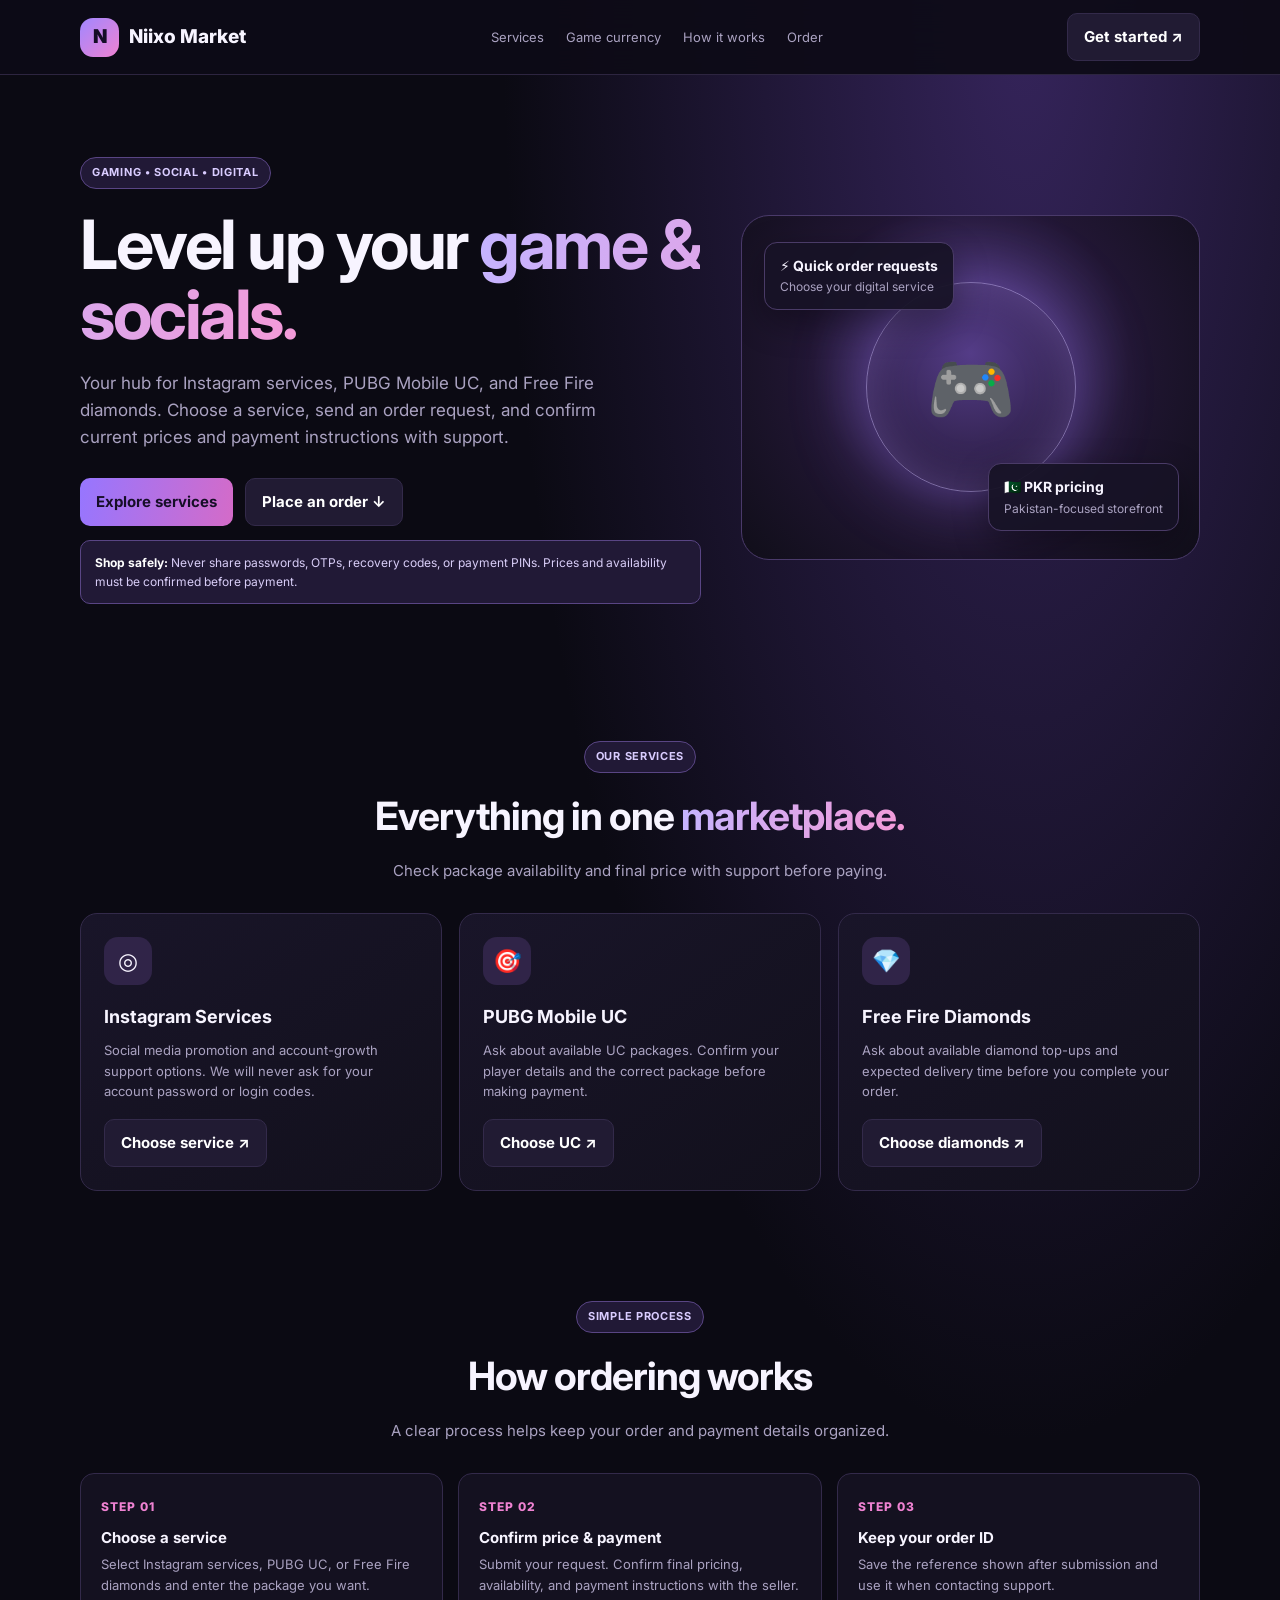
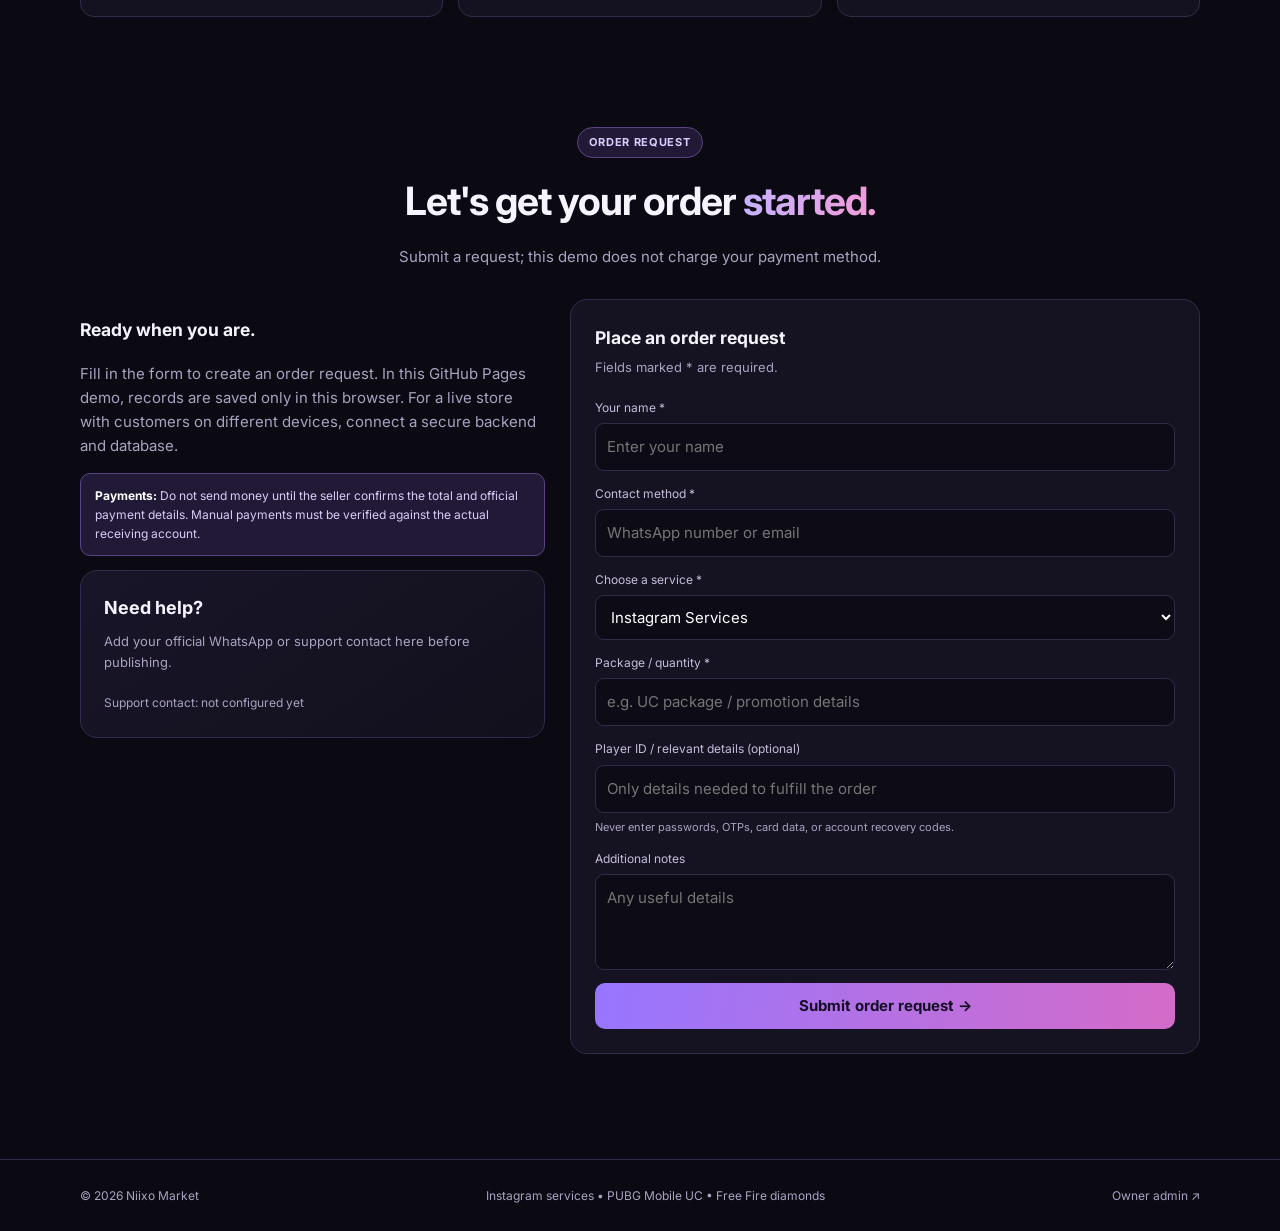
==== commit 6df70506: "Add files via upload" ====
--- a/index.html
+++ b/index.html
@@ -1,1114 +1,20 @@
-<!DOCTYPE html>
-<html lang="en">
-<head>
-    <meta charset="UTF-8">
-    <meta name="viewport" content="width=device-width, initial-scale=1.0">
-
-    <title>Grocery List</title>
-
-    <style>
-        /* ================================
-           GLOBAL
-        ================================= */
-
-        * {
-            box-sizing: border-box;
-            margin: 0;
-            padding: 0;
-        }
-
-        body {
-            font-family: Arial, Helvetica, sans-serif;
-            background: #f4f6f8;
-            color: #222;
-            min-height: 100vh;
-        }
-
-        button,
-        input,
-        select {
-            font-family: inherit;
-        }
-
-        button {
-            cursor: pointer;
-        }
-
-        /* ================================
-           MAIN APP
-        ================================= */
-
-        .app {
-            width: min(1100px, 94%);
-            margin: 35px auto;
-        }
-
-        /* ================================
-           HEADER
-        ================================= */
-
-        .header {
-            background: white;
-            padding: 28px;
-            border-radius: 18px;
-            box-shadow: 0 5px 20px rgba(0, 0, 0, 0.07);
-            margin-bottom: 20px;
-        }
-
-        .header h1 {
-            font-size: 32px;
-            margin-bottom: 8px;
-        }
-
-        .header p {
-            color: #777;
-            font-size: 15px;
-        }
-
-        /* ================================
-           PANELS
-        ================================= */
-
-        .panel {
-            background: white;
-            padding: 22px;
-            border-radius: 18px;
-            box-shadow: 0 5px 20px rgba(0, 0, 0, 0.07);
-            margin-bottom: 20px;
-        }
-
-        .panel h2 {
-            font-size: 20px;
-            margin-bottom: 16px;
-        }
-
-        /* ================================
-           ADD ITEM FORM
-        ================================= */
-
-        .form {
-            display: grid;
-            grid-template-columns: 2fr 1fr 1fr 1fr auto;
-            gap: 10px;
-        }
-
-        input,
-        select {
-            width: 100%;
-            padding: 12px 13px;
-            border: 1px solid #ddd;
-            border-radius: 10px;
-            outline: none;
-            background: white;
-            font-size: 15px;
-        }
-
-        input:focus,
-        select:focus {
-            border-color: #555;
-        }
-
-        button {
-            padding: 12px 16px;
-            border-radius: 10px;
-            border: none;
-            font-size: 14px;
-            font-weight: bold;
-        }
-
-        .add-button {
-            background: #222;
-            color: white;
-        }
-
-        .add-button:hover {
-            background: #000;
-        }
-
-        .secondary-button {
-            background: #eeeeee;
-            color: #222;
-        }
-
-        .secondary-button:hover {
-            background: #e1e1e1;
-        }
-
-        .danger-button {
-            background: #ffe5e5;
-            color: #b00020;
-        }
-
-        .danger-button:hover {
-            background: #ffd3d3;
-        }
-
-        /* ================================
-           TOOLBAR
-        ================================= */
-
-        .toolbar {
-            display: flex;
-            gap: 10px;
-            align-items: center;
-            margin-bottom: 18px;
-            flex-wrap: wrap;
-        }
-
-        .search-box {
-            flex: 1;
-            min-width: 220px;
-        }
-
-        .filter-box {
-            width: 180px;
-        }
-
-        /* ================================
-           TABLE
-        ================================= */
-
-        .table-container {
-            overflow-x: auto;
-        }
-
-        table {
-            width: 100%;
-            border-collapse: collapse;
-        }
-
-        th {
-            text-align: left;
-            padding: 13px 10px;
-            border-bottom: 2px solid #eee;
-            color: #777;
-            font-size: 13px;
-            font-weight: bold;
-        }
-
-        td {
-            padding: 14px 10px;
-            border-bottom: 1px solid #eee;
-            font-size: 14px;
-        }
-
-        tr:hover {
-            background: #fafafa;
-        }
-
-        /* ================================
-           CHECKBOX
-        ================================= */
-
-        .check {
-            width: 19px;
-            height: 19px;
-            cursor: pointer;
-        }
-
-        /* ================================
-           PURCHASED
-        ================================= */
-
-        tr.purchased td {
-            color: #999;
-            text-decoration: line-through;
-        }
-
-        tr.purchased .actions button {
-            text-decoration: none;
-        }
-
-        /* ================================
-           ACTIONS
-        ================================= */
-
-        .actions {
-            display: flex;
-            gap: 6px;
-        }
-
-        .delete-button {
-            padding: 8px 11px;
-            font-size: 12px;
-        }
-
-        /* ================================
-           EMPTY MESSAGE
-        ================================= */
-
-        .empty {
-            text-align: center;
-            color: #888;
-            padding: 40px 20px;
-            font-size: 15px;
-        }
-
-        /* ================================
-           SUMMARY
-        ================================= */
-
-        .summary {
-            display: flex;
-            justify-content: flex-end;
-            align-items: center;
-            gap: 35px;
-            padding-top: 20px;
-        }
-
-        .summary-item {
-            font-size: 16px;
-        }
-
-        .total {
-            font-size: 20px;
-            font-weight: bold;
-        }
-
-        /* ================================
-           MOBILE
-        ================================= */
-
-        @media (max-width: 800px) {
-
-            .form {
-                grid-template-columns: 1fr 1fr;
-            }
-
-            .form .item-name {
-                grid-column: 1 / -1;
-            }
-
-            .form .add-button {
-                grid-column: 1 / -1;
-            }
-
-            .toolbar {
-                flex-direction: column;
-                align-items: stretch;
-            }
-
-            .search-box,
-            .filter-box {
-                width: 100%;
-            }
-
-            .summary {
-                flex-direction: column;
-                align-items: flex-start;
-                gap: 8px;
-            }
-        }
-
-        @media (max-width: 500px) {
-
-            .app {
-                width: 96%;
-                margin: 15px auto;
-            }
-
-            .header {
-                padding: 20px;
-            }
-
-            .header h1 {
-                font-size: 26px;
-            }
-
-            .panel {
-                padding: 16px;
-            }
-
-            .form {
-                grid-template-columns: 1fr;
-            }
-
-            .form .item-name,
-            .form .add-button {
-                grid-column: auto;
-            }
-
-            th,
-            td {
-                padding: 10px 7px;
-            }
-        }
-    </style>
-</head>
-
-<body>
-
-<div class="app">
-
-    <!-- ================================
-         HEADER
-    ================================= -->
-
-    <header class="header">
-        <h1>🛒 Grocery List</h1>
-
-        <p>
-            Add the things you need to buy and keep track of your shopping.
-        </p>
-    </header>
-
-
-    <!-- ================================
-         ADD ITEM
-    ================================= -->
-
-    <section class="panel">
-
-        <h2>Add Grocery Item</h2>
-
-        <div class="form">
-
-            <!-- Item -->
-            <input
-                id="itemName"
-                class="item-name"
-                type="text"
-                placeholder="Item name (e.g. Rice)"
-            >
-
-            <!-- Quantity -->
-            <input
-                id="quantity"
-                type="number"
-                min="0"
-                step="0.01"
-                placeholder="Quantity"
-            >
-
-            <!-- Unit -->
-            <select id="unit">
-
-                <option value="pcs">pcs</option>
-                <option value="kg">kg</option>
-                <option value="g">g</option>
-                <option value="litre">litre</option>
-                <option value="ml">ml</option>
-                <option value="dozen">dozen</option>
-                <option value="packet">packet</option>
-                <option value="bottle">bottle</option>
-                <option value="box">box</option>
-                <option value="pack">pack</option>
-
-            </select>
-
-            <!-- Price -->
-            <input
-                id="price"
-                type="number"
-                min="0"
-                step="0.01"
-                placeholder="Price"
-            >
-
-            <!-- Add -->
-            <button
-                class="add-button"
-                onclick="addItem()"
-            >
-                + Add
-            </button>
-
-        </div>
-
-    </section>
-
-
-    <!-- ================================
-         GROCERY LIST
-    ================================= -->
-
-    <section class="panel">
-
-        <!-- Toolbar -->
-
-        <div class="toolbar">
-
-            <!-- Search -->
-            <input
-                id="search"
-                class="search-box"
-                type="text"
-                placeholder="🔍 Search groceries..."
-                oninput="render()"
-            >
-
-            <!-- Filter -->
-            <select
-                id="filter"
-                class="filter-box"
-                onchange="render()"
-            >
-
-                <option value="all">
-                    All Items
-                </option>
-
-                <option value="pending">
-                    Not Purchased
-                </option>
-
-                <option value="purchased">
-                    Purchased
-                </option>
-
-            </select>
-
-            <!-- Clear Purchased -->
-            <button
-                class="secondary-button"
-                onclick="clearPurchased()"
-            >
-                Clear Purchased
-            </button>
-
-            <!-- Clear All -->
-            <button
-                class="danger-button"
-                onclick="clearAll()"
-            >
-                Clear All
-            </button>
-
-        </div>
-
-
-        <!-- Table -->
-
-        <div class="table-container">
-
-            <table>
-
-                <thead>
-
-                    <tr>
-
-                        <th>
-                            ✓
-                        </th>
-
-                        <th>
-                            Item
-                        </th>
-
-                        <th>
-                            Quantity
-                        </th>
-
-                        <th>
-                            Unit
-                        </th>
-
-                        <th>
-                            Price
-                        </th>
-
-                        <th>
-                            Total
-                        </th>
-
-                        <th>
-                            Action
-                        </th>
-
-                    </tr>
-
-                </thead>
-
-                <tbody id="list">
-                    <!-- Items will appear here -->
-                </tbody>
-
-            </table>
-
-        </div>
-
-
-        <!-- Empty -->
-
-        <div
-            id="empty"
-            class="empty"
-        >
-            No grocery items yet.
-            Add your first item above.
-        </div>
-
-
-        <!-- Summary -->
-
-        <div class="summary">
-
-            <div class="summary-item">
-                Items:
-                <strong id="count">0</strong>
-            </div>
-
-            <div class="total">
-                Total:
-                Rs.
-                <span id="total">
-                    0.00
-                </span>
-            </div>
-
-        </div>
-
-    </section>
-
-</div>
-
-
-<script>
-
-    /* ==========================================
-       LOAD SAVED ITEMS
-    ========================================== */
-
-    let items = JSON.parse(
-        localStorage.getItem("groceryItems") || "[]"
-    );
-
-
-    /* ==========================================
-       SAVE ITEMS
-    ========================================== */
-
-    function saveItems() {
-
-        localStorage.setItem(
-            "groceryItems",
-            JSON.stringify(items)
-        );
-
-    }
-
-
-    /* ==========================================
-       ADD ITEM
-    ========================================== */
-
-    function addItem() {
-
-        const nameInput =
-            document.getElementById("itemName");
-
-        const quantityInput =
-            document.getElementById("quantity");
-
-        const unitInput =
-            document.getElementById("unit");
-
-        const priceInput =
-            document.getElementById("price");
-
-
-        const name =
-            nameInput.value.trim();
-
-        const quantity =
-            Number(quantityInput.value);
-
-        const unit =
-            unitInput.value;
-
-        const price =
-            Number(priceInput.value);
-
-
-        /* Check item name */
-
-        if (!name) {
-
-            alert(
-                "Please enter the item name."
-            );
-
-            nameInput.focus();
-
-            return;
-        }
-
-
-        /* Create item */
-
-        const newItem = {
-
-            id: Date.now(),
-
-            name: name,
-
-            quantity:
-                quantity > 0
-                    ? quantity
-                    : 1,
-
-            unit: unit,
-
-            price:
-                price >= 0
-                    ? price
-                    : 0,
-
-            purchased: false
-
-        };
-
-
-        /* Add to array */
-
-        items.push(newItem);
-
-
-        /* Save */
-
-        saveItems();
-
-
-        /* Clear form */
-
-        nameInput.value = "";
-
-        quantityInput.value = "";
-
-        priceInput.value = "";
-
-
-        /* Refresh */
-
-        render();
-
-
-        /* Focus name */
-
-        nameInput.focus();
-
-    }
-
-
-    /* ==========================================
-       DELETE ITEM
-    ========================================== */
-
-    function deleteItem(id) {
-
-        items = items.filter(
-            item => item.id !== id
-        );
-
-
-        saveItems();
-
-        render();
-
-    }
-
-
-    /* ==========================================
-       PURCHASE TOGGLE
-    ========================================== */
-
-    function togglePurchased(id) {
-
-        const item =
-            items.find(
-                item => item.id === id
-            );
-
-
-        if (item) {
-
-            item.purchased =
-                !item.purchased;
-
-        }
-
-
-        saveItems();
-
-        render();
-
-    }
-
-
-    /* ==========================================
-       CLEAR PURCHASED
-    ========================================== */
-
-    function clearPurchased() {
-
-        items =
-            items.filter(
-                item => !item.purchased
-            );
-
-
-        saveItems();
-
-        render();
-
-    }
-
-
-    /* ==========================================
-       CLEAR ALL
-    ========================================== */
-
-    function clearAll() {
-
-        if (items.length === 0) {
-            return;
-        }
-
-
-        const confirmed =
-            confirm(
-                "Are you sure you want to delete the entire grocery list?"
-            );
-
-
-        if (!confirmed) {
-            return;
-        }
-
-
-        items = [];
-
-
-        saveItems();
-
-        render();
-
-    }
-
-
-    /* ==========================================
-       RENDER LIST
-    ========================================== */
-
-    function render() {
-
-        const searchInput =
-            document.getElementById("search");
-
-        const filterInput =
-            document.getElementById("filter");
-
-        const list =
-            document.getElementById("list");
-
-        const empty =
-            document.getElementById("empty");
-
-        const count =
-            document.getElementById("count");
-
-        const total =
-            document.getElementById("total");
-
-
-        const search =
-            searchInput.value
-                .toLowerCase()
-                .trim();
-
-        const filter =
-            filterInput.value;
-
-
-        /* Filter items */
-
-        const visibleItems =
-            items.filter(item => {
-
-                const matchesSearch =
-                    item.name
-                        .toLowerCase()
-                        .includes(search);
-
-
-                let matchesFilter = true;
-
-
-                if (
-                    filter === "purchased"
-                ) {
-
-                    matchesFilter =
-                        item.purchased === true;
-
-                }
-
-
-                if (
-                    filter === "pending"
-                ) {
-
-                    matchesFilter =
-                        item.purchased === false;
-
-                }
-
-
-                return (
-                    matchesSearch &&
-                    matchesFilter
-                );
-
-            });
-
-
-        /* Clear table */
-
-        list.innerHTML = "";
-
-
-        /* Display items */
-
-        visibleItems.forEach(item => {
-
-            const row =
-                document.createElement("tr");
-
-
-            if (item.purchased) {
-
-                row.classList.add(
-                    "purchased"
-                );
-
-            }
-
-
-            const itemTotal =
-                item.quantity *
-                item.price;
-
-
-            row.innerHTML = `
-
-                <td>
-
-                    <input
-                        class="check"
-                        type="checkbox"
-
-                        ${
-                            item.purchased
-                                ? "checked"
-                                : ""
-                        }
-
-                        onchange="
-                            togglePurchased(
-                                ${item.id}
-                            )
-                        "
-                    >
-
-                </td>
-
-
-                <td>
-                    ${escapeHTML(item.name)}
-                </td>
-
-
-                <td>
-                    ${item.quantity}
-                </td>
-
-
-                <td>
-                    ${escapeHTML(item.unit)}
-                </td>
-
-
-                <td>
-                    Rs.
-                    ${formatMoney(item.price)}
-                </td>
-
-
-                <td>
-                    Rs.
-                    ${formatMoney(itemTotal)}
-                </td>
-
-
-                <td>
-
-                    <div class="actions">
-
-                        <button
-                            class="
-                                danger-button
-                                delete-button
-                            "
-
-                            onclick="
-                                deleteItem(
-                                    ${item.id}
-                                )
-                            "
-                        >
-                            Delete
-                        </button>
-
-                    </div>
-
-                </td>
-
-            `;
-
-
-            list.appendChild(row);
-
-        });
-
-
-        /* Empty message */
-
-        if (
-            visibleItems.length === 0
-        ) {
-
-            empty.style.display =
-                "block";
-
-        } else {
-
-            empty.style.display =
-                "none";
-
-        }
-
-
-        /* Item count */
-
-        count.textContent =
-            items.length;
-
-
-        /* Calculate total */
-
-        const grandTotal =
-            items.reduce(
-                (sum, item) => {
-
-                    return (
-                        sum +
-                        (
-                            item.quantity *
-                            item.price
-                        )
-                    );
-
-                },
-                0
-            );
-
-
-        total.textContent =
-            formatMoney(grandTotal);
-
-    }
-
-
-    /* ==========================================
-       MONEY FORMAT
-    ========================================== */
-
-    function formatMoney(number) {
-
-        return Number(number)
-            .toLocaleString(
-                "en-PK",
-                {
-                    minimumFractionDigits: 2,
-                    maximumFractionDigits: 2
-                }
-            );
-
-    }
-
-
-    /* ==========================================
-       HTML SECURITY
-    ========================================== */
-
-    function escapeHTML(value) {
-
-        return String(value)
-            .replace(
-                /[&<>"']/g,
-                function(character) {
-
-                    const entities = {
-
-                        "&": "&amp;",
-
-                        "<": "&lt;",
-
-                        ">": "&gt;",
-
-                        '"': "&quot;",
-
-                        "'": "&#039;"
-
-                    };
-
-                    return entities[
-                        character
-                    ];
-
-                }
-            );
-
-    }
-
-
-    /* ==========================================
-       ENTER KEY
-    ========================================== */
-
-    document.addEventListener(
-        "keydown",
-        function(event) {
-
-            if (
-                event.key === "Enter" &&
-                (
-                    document.activeElement.id ===
-                    "itemName" ||
-
-                    document.activeElement.id ===
-                    "quantity" ||
-
-                    document.activeElement.id ===
-                    "price"
-                )
-            ) {
-
-                addItem();
-
-            }
-
-        }
-    );
-
-
-    /* ==========================================
-       INITIAL LOAD
-    ========================================== */
-
-    render();
-
-</script>
-
-</body>
-</html>
+<!doctype html>
+<html lang="en"><head><meta charset="utf-8"><meta name="viewport" content="width=device-width,initial-scale=1"><meta name="description" content="Niixo Market — Instagram services, PUBG Mobile UC and Free Fire diamonds."><title>Niixo Market | Gaming & Social Services</title><link rel="stylesheet" href="style.css"></head>
+<body>
+<header class="topbar"><div class="wrap nav"><a class="brand" href="#"><span class="brand-mark">N</span> Niixo Market</a><nav class="links"><a href="#services">Services</a><a href="#currency">Game currency</a><a href="#how">How it works</a><a href="#order">Order</a></nav><a class="btn" href="#order">Get started ↗</a></div></header>
+<main>
+<section class="wrap hero"><div><span class="tag">Gaming • Social • Digital</span><h1>Level up your <span class="gradient">game & socials.</span></h1><p>Your hub for Instagram services, PUBG Mobile UC, and Free Fire diamonds. Choose a service, send an order request, and confirm current prices and payment instructions with support.</p><div class="hero-actions"><a class="btn primary" href="#services">Explore services</a><a class="btn" href="#order">Place an order ↓</a></div><div class="notice"><strong>Shop safely:</strong> Never share passwords, OTPs, recovery codes, or payment PINs. Prices and availability must be confirmed before payment.</div></div><div class="hero-art"><div class="orb">🎮</div><div class="float-card fc1"><b>⚡ Quick order requests</b><span class="muted">Choose your digital service</span></div><div class="float-card fc2"><b>🇵🇰 PKR pricing</b><span class="muted">Pakistan-focused storefront</span></div></div></section>
+<section class="section" id="services"><div class="wrap"><div class="section-head"><span class="tag">Our services</span><h2>Everything in one <span class="gradient">marketplace.</span></h2><p>Check package availability and final price with support before paying.</p></div><div class="cards">
+<article class="card"><div class="card-icon">◎</div><h3>Instagram Services</h3><p>Social media promotion and account-growth support options. We will never ask for your account password or login codes.</p><a class="btn" href="#order" data-service="Instagram Services">Choose service ↗</a></article>
+<article class="card" id="currency"><div class="card-icon">🎯</div><h3>PUBG Mobile UC</h3><p>Ask about available UC packages. Confirm your player details and the correct package before making payment.</p><a class="btn" href="#order" data-service="PUBG Mobile UC">Choose UC ↗</a></article>
+<article class="card"><div class="card-icon">💎</div><h3>Free Fire Diamonds</h3><p>Ask about available diamond top-ups and expected delivery time before you complete your order.</p><a class="btn" href="#order" data-service="Free Fire Diamonds">Choose diamonds ↗</a></article>
+</div></div></section>
+<section class="section" id="how"><div class="wrap"><div class="section-head"><span class="tag">Simple process</span><h2>How ordering works</h2><p>A clear process helps keep your order and payment details organized.</p></div><div class="process"><div class="step"><span class="step-num">STEP 01</span><h3>Choose a service</h3><p>Select Instagram services, PUBG UC, or Free Fire diamonds and enter the package you want.</p></div><div class="step"><span class="step-num">STEP 02</span><h3>Confirm price & payment</h3><p>Submit your request. Confirm final pricing, availability, and payment instructions with the seller.</p></div><div class="step"><span class="step-num">STEP 03</span><h3>Keep your order ID</h3><p>Save the reference shown after submission and use it when contacting support.</p></div></div></div></section>
+<section class="section" id="order"><div class="wrap"><div class="section-head"><span class="tag">Order request</span><h2>Let's get your order <span class="gradient">started.</span></h2><p>Submit a request; this demo does not charge your payment method.</p></div><div class="order-layout"><div><h3>Ready when you are.</h3><p style="color:var(--muted)">Fill in the form to create an order request. In this GitHub Pages demo, records are saved only in this browser. For a live store with customers on different devices, connect a secure backend and database.</p><div class="notice"><strong>Payments:</strong> Do not send money until the seller confirms the total and official payment details. Manual payments must be verified against the actual receiving account.</div><div class="card"><h3>Need help?</h3><p>Add your official WhatsApp or support contact here before publishing.</p><span class="muted">Support contact: not configured yet</span></div></div>
+<form class="form-panel" id="publicOrder"><h3>Place an order request</h3><p>Fields marked * are required.</p><div class="field"><label for="name">Your name *</label><input id="name" required maxlength="80" autocomplete="name" placeholder="Enter your name"></div><div class="field"><label for="contact">Contact method *</label><input id="contact" required maxlength="100" placeholder="WhatsApp number or email"></div><div class="field"><label for="service">Choose a service *</label><select id="service" required><option value="Instagram Services">Instagram Services</option><option value="PUBG Mobile UC">PUBG Mobile UC</option><option value="Free Fire Diamonds">Free Fire Diamonds</option></select></div><div class="field"><label for="package">Package / quantity *</label><input id="package" required maxlength="100" placeholder="e.g. UC package / promotion details"></div><div class="field"><label for="player">Player ID / relevant details (optional)</label><input id="player" maxlength="120" placeholder="Only details needed to fulfill the order"><small>Never enter passwords, OTPs, card data, or account recovery codes.</small></div><div class="field"><label for="notes">Additional notes</label><textarea id="notes" rows="3" maxlength="500" placeholder="Any useful details"></textarea></div><button class="btn primary" style="width:100%" type="submit">Submit order request →</button><div id="orderResult" class="notice hidden" role="status"></div></form></div></div></section>
+</main><footer class="footer"><div class="wrap footer-inner"><span>© <span id="year"></span> Niixo Market</span><span>Instagram services • PUBG Mobile UC • Free Fire diamonds</span><a href="admin.html">Owner admin ↗</a></div></footer>
+<script src="app.js"></script><script>
+document.getElementById('year').textContent=new Date().getFullYear();
+document.querySelectorAll('[data-service]').forEach(a=>a.addEventListener('click',()=>{document.getElementById('service').value=a.dataset.service}));
+document.getElementById('publicOrder').addEventListener('submit',e=>{e.preventDefault();const db=loadDB();const order={id:newId('NM'),date:dateToday(),customer:document.getElementById('name').value.trim(),contact:document.getElementById('contact').value.trim(),service:document.getElementById('service').value,package:document.getElementById('package').value.trim(),player:document.getElementById('player').value.trim(),notes:document.getElementById('notes').value.trim(),price:0,cost:0,status:'Pending',paymentStatus:'Unpaid'};db.orders.push(order);saveDB(db);const result=document.getElementById('orderResult');result.classList.remove('hidden');result.innerHTML='<strong>Demo order saved.</strong><br>Your order reference is <b>'+esc(order.id)+'</b>. Save it for reference. This browser-only demo does not send the request to the owner or charge a payment method.';e.target.reset();});
+</script></body></html>
--- a/style.css
+++ b/style.css
@@ -0,0 +1,5 @@
+@import url('https://fonts.googleapis.com/css2?family=Inter:wght@400;500;600;700;800&display=swap');
+:root{--bg:#0b0a13;--panel:#151222;--panel2:#1d1830;--line:#332a4a;--text:#f7f4ff;--muted:#aaa2c1;--purple:#a187ff;--pink:#ef82d2;--green:#61ddb0;--yellow:#ffd477}
+*{box-sizing:border-box}html{scroll-behavior:smooth}body{margin:0;background:radial-gradient(ellipse at 80% 0,#35245b 0,transparent 36%),var(--bg);color:var(--text);font:15px/1.6 Inter,system-ui,-apple-system,Segoe UI,sans-serif}a{color:inherit;text-decoration:none}button,input,select,textarea{font:inherit}.wrap{width:min(1120px,calc(100% - 36px));margin:auto}.topbar{position:sticky;top:0;z-index:10;background:#0d0b17eF;backdrop-filter:blur(16px);border-bottom:1px solid #2d2540}.nav{height:74px;display:flex;align-items:center;justify-content:space-between;gap:20px}.brand{display:flex;align-items:center;gap:10px;font-weight:800;font-size:19px}.brand-mark{display:grid;place-items:center;width:39px;height:39px;border-radius:13px;background:linear-gradient(135deg,var(--purple),var(--pink));color:#150d26;font-weight:900}.links{display:flex;gap:22px;color:var(--muted);font-size:13px}.links a:hover{color:white}.btn{display:inline-flex;align-items:center;justify-content:center;gap:8px;border:1px solid var(--line);border-radius:10px;padding:11px 16px;background:#211b33;color:white;font-weight:700;cursor:pointer}.btn.primary{background:linear-gradient(100deg,#9676ff,#d46bc8);border:0;color:#160e27}.btn:hover{filter:brightness(1.1)}.hero{padding:82px 0 68px;display:grid;grid-template-columns:1.15fr .85fr;gap:40px;align-items:center}.tag{display:inline-flex;border:1px solid #594584;background:#211936;border-radius:999px;padding:6px 11px;color:#d9ccff;font-size:11px;font-weight:700;letter-spacing:.7px;text-transform:uppercase}.hero h1{font-size:clamp(40px,6vw,68px);line-height:1.04;letter-spacing:-2.5px;margin:20px 0}.gradient{background:linear-gradient(100deg,#c4b4ff,#f49ad8);-webkit-background-clip:text;background-clip:text;color:transparent}.hero p{max-width:560px;color:var(--muted);font-size:17px}.hero-actions{display:flex;gap:12px;flex-wrap:wrap;margin-top:26px}.hero-art{position:relative;min-height:345px;border:1px solid #4a3a6a;border-radius:28px;overflow:hidden;background:radial-gradient(circle at 50% 40%,#543c87,#211633 52%,#100e19);display:grid;place-items:center}.orb{width:210px;height:210px;border-radius:50%;border:1px solid #c9b4ff88;box-shadow:0 0 75px #a17bff70,inset 0 0 45px #b38fff50;display:grid;place-items:center;font-size:72px}.float-card{position:absolute;background:#171326eF;border:1px solid #4a3b67;border-radius:13px;padding:12px 15px;font-size:12px;box-shadow:0 12px 35px #0005}.float-card b{display:block;font-size:14px}.fc1{top:26px;left:22px}.fc2{bottom:28px;right:20px}.section{padding:55px 0}.section-head{text-align:center;max-width:650px;margin:0 auto 30px}.section-head h2{font-size:clamp(27px,4vw,39px);letter-spacing:-1px;margin:12px 0}.section-head p{color:var(--muted);margin:0}.cards{display:grid;grid-template-columns:repeat(3,1fr);gap:17px}.card{border:1px solid var(--line);background:linear-gradient(145deg,#191529,#12101c);border-radius:17px;padding:23px;min-width:0}.card-icon{height:48px;width:48px;border-radius:14px;background:#302448;display:grid;place-items:center;font-size:23px;margin-bottom:18px}.card h3{margin:0 0 8px;font-size:18px}.card p{color:var(--muted);font-size:13px;margin:0 0 17px}.price{font-weight:800;color:#e6dcff}.process{display:grid;grid-template-columns:repeat(3,1fr);gap:15px}.step{padding:20px;border:1px solid var(--line);border-radius:14px;background:#141120}.step-num{font-size:12px;color:var(--pink);font-weight:800;letter-spacing:1px}.step h3{font-size:15px;margin:8px 0 4px}.step p{font-size:13px;color:var(--muted);margin:0}.order-layout{display:grid;grid-template-columns:.85fr 1.15fr;gap:25px;align-items:start}.form-panel{border:1px solid var(--line);background:#151222;border-radius:17px;padding:24px}.form-panel h3{margin:0 0 5px}.form-panel>p{color:var(--muted);font-size:13px;margin:0 0 20px}.field{display:grid;gap:6px;margin-bottom:13px}.field label{font-size:12px;color:#c6bddb}.field input,.field select,.field textarea{width:100%;background:#0d0b16;color:white;border:1px solid var(--line);border-radius:9px;padding:11px;outline:none}.field input:focus,.field select:focus,.field textarea:focus{border-color:var(--purple)}.field small{color:var(--muted);font-size:11px}.notice{padding:12px 14px;border-radius:10px;border:1px solid #594584;background:#211936;color:#d8cdf7;font-size:12px;margin:14px 0}.notice strong{color:white}.footer{margin-top:50px;border-top:1px solid var(--line);padding:26px 0;color:var(--muted);font-size:12px}.footer-inner{display:flex;justify-content:space-between;gap:20px;flex-wrap:wrap}.admin-body{background:#0b0a13}.admin-layout{display:grid;grid-template-columns:225px 1fr;min-height:100vh}.sidebar{padding:22px 14px;border-right:1px solid var(--line);background:#0e0c18}.sidebar .brand{margin:0 5px 27px}.admin-nav{display:grid;gap:6px}.admin-nav button{background:transparent;border:0;color:var(--muted);text-align:left;padding:11px;border-radius:9px;cursor:pointer}.admin-nav button.active,.admin-nav button:hover{background:#29223f;color:white}.admin-main{padding:25px;min-width:0}.admin-head{display:flex;justify-content:space-between;align-items:center;gap:14px;margin-bottom:20px}.admin-head h1{margin:2px 0;font-size:26px}.muted{color:var(--muted);font-size:12px}.stats{display:grid;grid-template-columns:repeat(4,1fr);gap:12px;margin-bottom:15px}.stat,.panel{border:1px solid var(--line);background:linear-gradient(145deg,#181529,#12101e);border-radius:13px;padding:16px}.stat span{display:block;color:var(--muted);font-size:12px}.stat b{display:block;font-size:23px;margin-top:9px}.panel{margin-bottom:15px}.panel-head{display:flex;justify-content:space-between;align-items:center;gap:12px;margin-bottom:13px}.panel h2{font-size:15px;margin:0}.admin-view{display:none}.admin-view.active{display:block}.table-wrap{overflow:auto}table{border-collapse:collapse;width:100%;white-space:nowrap}th,td{text-align:left;padding:10px 8px;border-bottom:1px solid #2b243d;font-size:12px}th{color:var(--muted);font-size:10px;text-transform:uppercase;letter-spacing:.5px}tr:last-child td{border-bottom:0}.status{display:inline-block;border-radius:99px;padding:4px 8px;background:#29243a;color:#d7cdef;font-size:10px}.status.Completed,.status.Verified,.status.Paid{background:#16372f;color:#79e7bb}.status.Pending,.status.Processing,.status.Pending-verification{background:#3b3020;color:#ffdc8d}.status.Cancelled,.status.Refund{background:#40212d;color:#ff9daf}.admin-grid{display:grid;grid-template-columns:1fr 1fr;gap:15px}.admin-form-grid{display:grid;grid-template-columns:1fr 1fr;gap:10px}.admin-form-grid .field{margin:0}.admin-form-grid .full{grid-column:1/-1}.small-btn{font-size:11px;padding:6px 9px}.admin-footer{color:#716a88;font-size:11px;text-align:center;padding:16px}.hidden{display:none!important}
+@media(max-width:800px){.hero{grid-template-columns:1fr;padding:55px 0}.hero-art{min-height:270px}.cards{grid-template-columns:1fr}.process{grid-template-columns:1fr}.order-layout{grid-template-columns:1fr}.links{gap:10px}.admin-layout{grid-template-columns:1fr}.sidebar{position:sticky;top:0;z-index:10;padding:10px;border-right:0;border-bottom:1px solid var(--line)}.sidebar .brand{margin:0 5px 10px}.admin-nav{display:flex;overflow:auto}.admin-nav button{white-space:nowrap;font-size:12px}.admin-main{padding:15px}.stats{grid-template-columns:1fr 1fr}.admin-grid{grid-template-columns:1fr}}
+@media(max-width:480px){.links a:not(:last-child){display:none}.hero h1{letter-spacing:-1.5px}.hero p{font-size:15px}.wrap{width:calc(100% - 26px)}.admin-form-grid{grid-template-columns:1fr}.admin-form-grid .full{grid-column:auto}.admin-head h1{font-size:21px}}
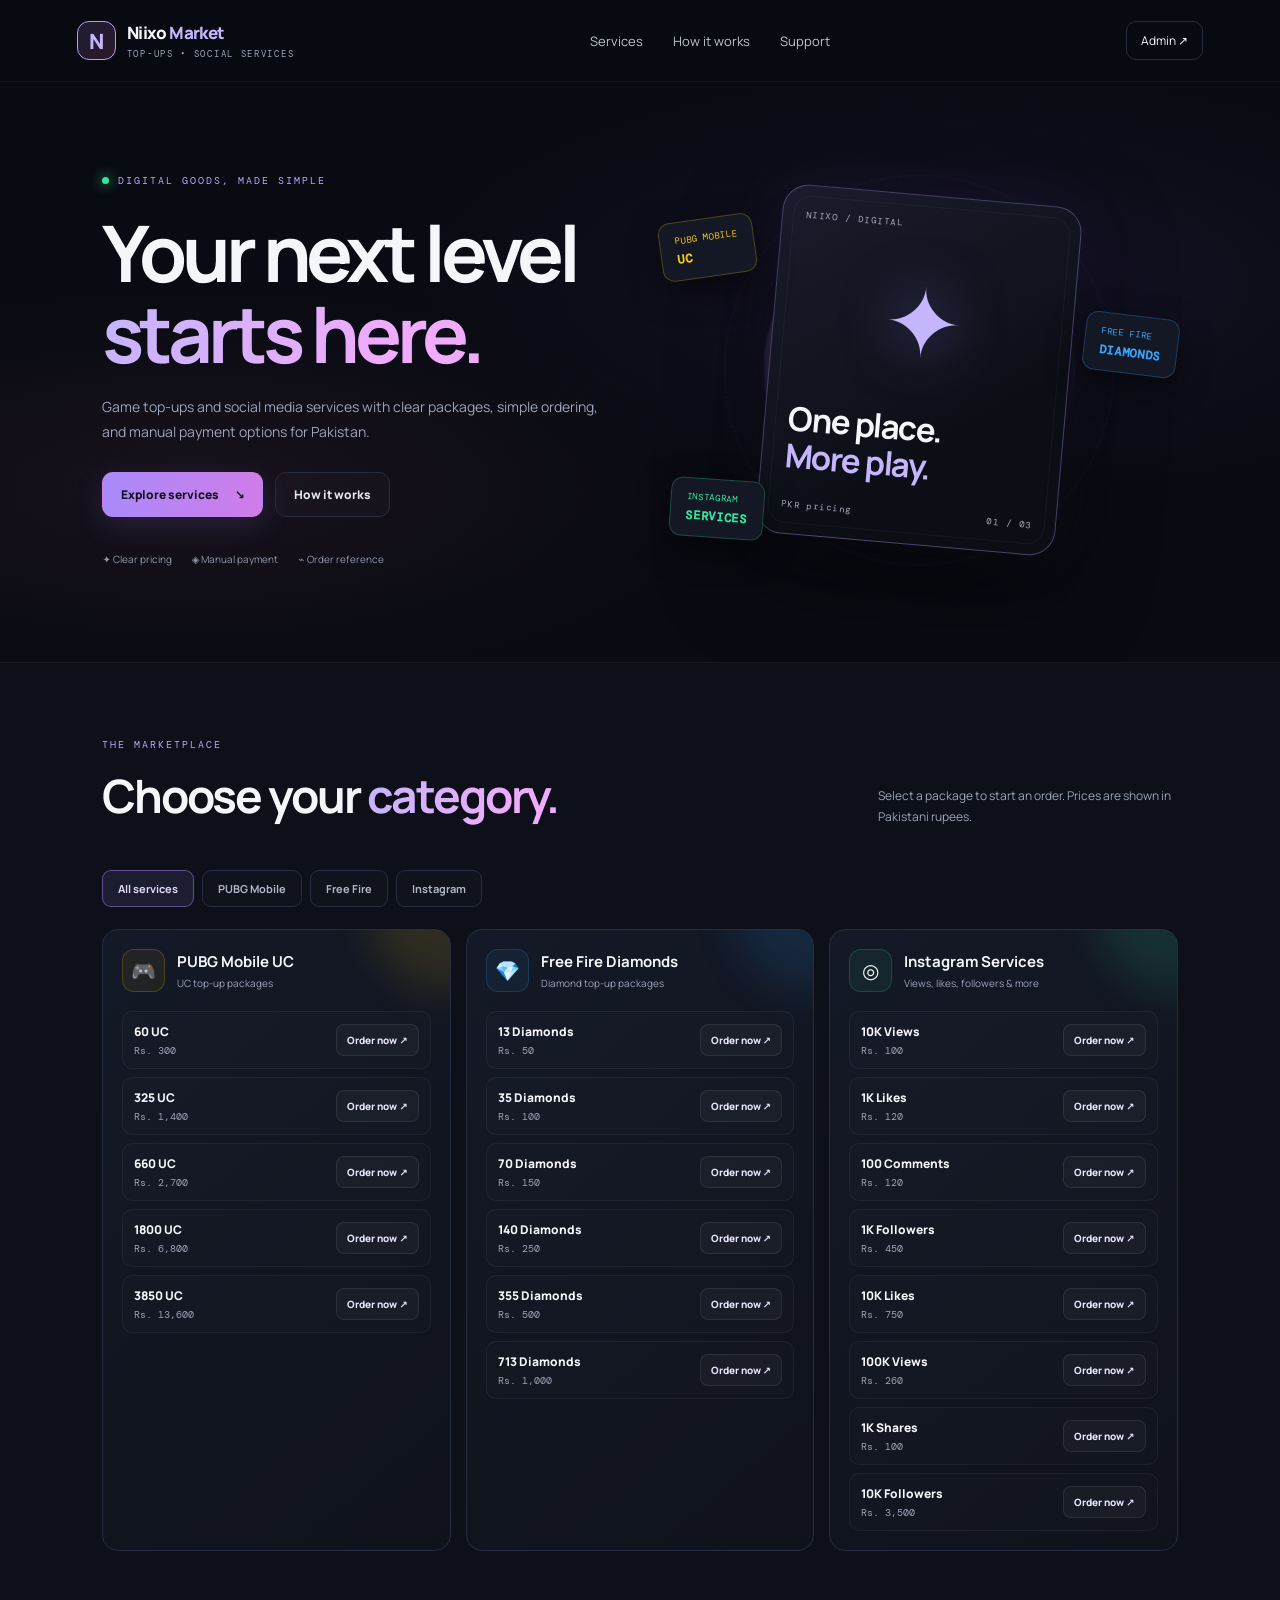
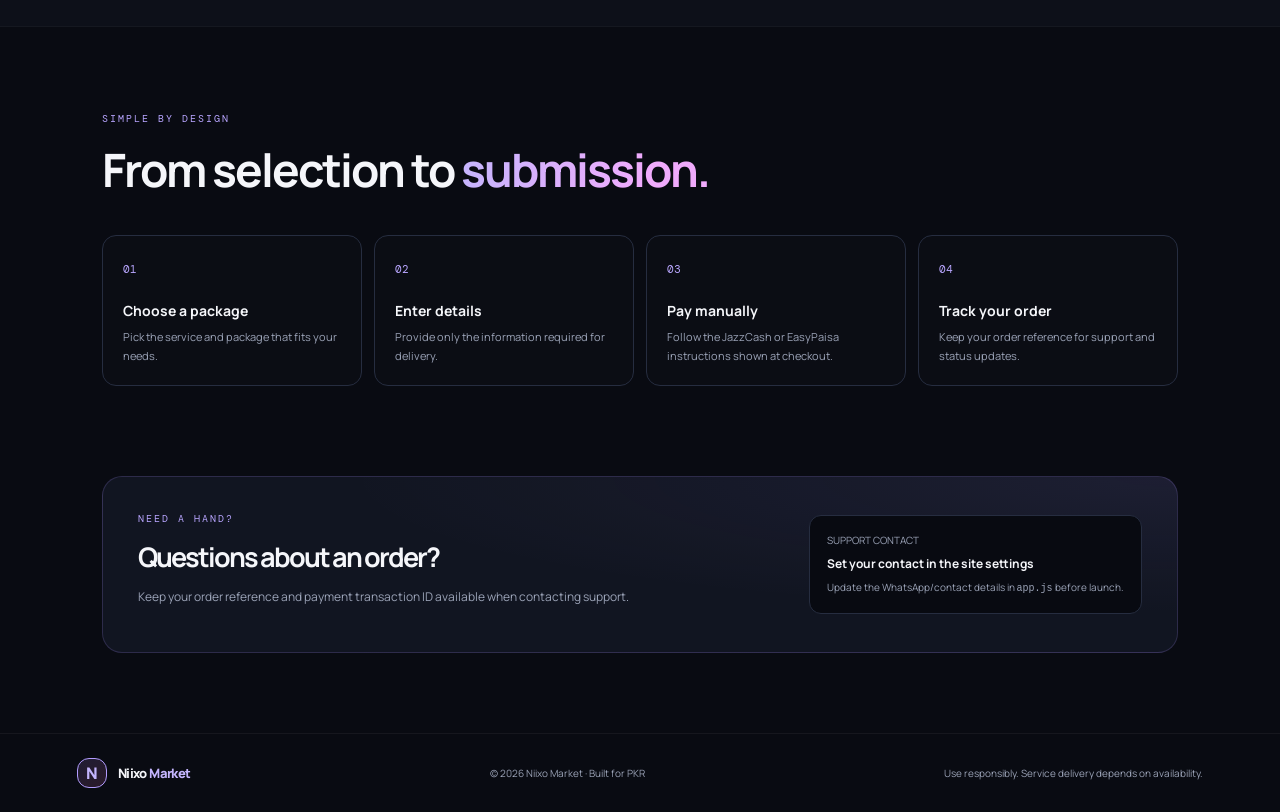
==== commit e95904f0: "Add files via upload" ====
--- a/index.html
+++ b/index.html
@@ -1,20 +1,38 @@
 <!doctype html>
-<html lang="en"><head><meta charset="utf-8"><meta name="viewport" content="width=device-width,initial-scale=1"><meta name="description" content="Niixo Market — Instagram services, PUBG Mobile UC and Free Fire diamonds."><title>Niixo Market | Gaming & Social Services</title><link rel="stylesheet" href="style.css"></head>
+<html lang="en">
+<head>
+<meta charset="utf-8"><meta name="viewport" content="width=device-width, initial-scale=1">
+<meta name="theme-color" content="#090b12"><title>Niixo Market — Digital Top-ups & Social Services</title>
+<link rel="stylesheet" href="style.css">
+</head>
 <body>
-<header class="topbar"><div class="wrap nav"><a class="brand" href="#"><span class="brand-mark">N</span> Niixo Market</a><nav class="links"><a href="#services">Services</a><a href="#currency">Game currency</a><a href="#how">How it works</a><a href="#order">Order</a></nav><a class="btn" href="#order">Get started ↗</a></div></header>
+<header class="site-header">
+  <a class="brand" href="index.html"><span class="brand-mark">N</span><span>Niixo<span class="brand-accent"> Market</span><small>TOP-UPS • SOCIAL SERVICES</small></span></a>
+  <nav><a href="#services">Services</a><a href="#how">How it works</a><a href="#support">Support</a></nav>
+  <a class="admin-link" href="admin.html">Admin ↗</a>
+</header>
 <main>
-<section class="wrap hero"><div><span class="tag">Gaming • Social • Digital</span><h1>Level up your <span class="gradient">game & socials.</span></h1><p>Your hub for Instagram services, PUBG Mobile UC, and Free Fire diamonds. Choose a service, send an order request, and confirm current prices and payment instructions with support.</p><div class="hero-actions"><a class="btn primary" href="#services">Explore services</a><a class="btn" href="#order">Place an order ↓</a></div><div class="notice"><strong>Shop safely:</strong> Never share passwords, OTPs, recovery codes, or payment PINs. Prices and availability must be confirmed before payment.</div></div><div class="hero-art"><div class="orb">🎮</div><div class="float-card fc1"><b>⚡ Quick order requests</b><span class="muted">Choose your digital service</span></div><div class="float-card fc2"><b>🇵🇰 PKR pricing</b><span class="muted">Pakistan-focused storefront</span></div></div></section>
-<section class="section" id="services"><div class="wrap"><div class="section-head"><span class="tag">Our services</span><h2>Everything in one <span class="gradient">marketplace.</span></h2><p>Check package availability and final price with support before paying.</p></div><div class="cards">
-<article class="card"><div class="card-icon">◎</div><h3>Instagram Services</h3><p>Social media promotion and account-growth support options. We will never ask for your account password or login codes.</p><a class="btn" href="#order" data-service="Instagram Services">Choose service ↗</a></article>
-<article class="card" id="currency"><div class="card-icon">🎯</div><h3>PUBG Mobile UC</h3><p>Ask about available UC packages. Confirm your player details and the correct package before making payment.</p><a class="btn" href="#order" data-service="PUBG Mobile UC">Choose UC ↗</a></article>
-<article class="card"><div class="card-icon">💎</div><h3>Free Fire Diamonds</h3><p>Ask about available diamond top-ups and expected delivery time before you complete your order.</p><a class="btn" href="#order" data-service="Free Fire Diamonds">Choose diamonds ↗</a></article>
-</div></div></section>
-<section class="section" id="how"><div class="wrap"><div class="section-head"><span class="tag">Simple process</span><h2>How ordering works</h2><p>A clear process helps keep your order and payment details organized.</p></div><div class="process"><div class="step"><span class="step-num">STEP 01</span><h3>Choose a service</h3><p>Select Instagram services, PUBG UC, or Free Fire diamonds and enter the package you want.</p></div><div class="step"><span class="step-num">STEP 02</span><h3>Confirm price & payment</h3><p>Submit your request. Confirm final pricing, availability, and payment instructions with the seller.</p></div><div class="step"><span class="step-num">STEP 03</span><h3>Keep your order ID</h3><p>Save the reference shown after submission and use it when contacting support.</p></div></div></div></section>
-<section class="section" id="order"><div class="wrap"><div class="section-head"><span class="tag">Order request</span><h2>Let's get your order <span class="gradient">started.</span></h2><p>Submit a request; this demo does not charge your payment method.</p></div><div class="order-layout"><div><h3>Ready when you are.</h3><p style="color:var(--muted)">Fill in the form to create an order request. In this GitHub Pages demo, records are saved only in this browser. For a live store with customers on different devices, connect a secure backend and database.</p><div class="notice"><strong>Payments:</strong> Do not send money until the seller confirms the total and official payment details. Manual payments must be verified against the actual receiving account.</div><div class="card"><h3>Need help?</h3><p>Add your official WhatsApp or support contact here before publishing.</p><span class="muted">Support contact: not configured yet</span></div></div>
-<form class="form-panel" id="publicOrder"><h3>Place an order request</h3><p>Fields marked * are required.</p><div class="field"><label for="name">Your name *</label><input id="name" required maxlength="80" autocomplete="name" placeholder="Enter your name"></div><div class="field"><label for="contact">Contact method *</label><input id="contact" required maxlength="100" placeholder="WhatsApp number or email"></div><div class="field"><label for="service">Choose a service *</label><select id="service" required><option value="Instagram Services">Instagram Services</option><option value="PUBG Mobile UC">PUBG Mobile UC</option><option value="Free Fire Diamonds">Free Fire Diamonds</option></select></div><div class="field"><label for="package">Package / quantity *</label><input id="package" required maxlength="100" placeholder="e.g. UC package / promotion details"></div><div class="field"><label for="player">Player ID / relevant details (optional)</label><input id="player" maxlength="120" placeholder="Only details needed to fulfill the order"><small>Never enter passwords, OTPs, card data, or account recovery codes.</small></div><div class="field"><label for="notes">Additional notes</label><textarea id="notes" rows="3" maxlength="500" placeholder="Any useful details"></textarea></div><button class="btn primary" style="width:100%" type="submit">Submit order request →</button><div id="orderResult" class="notice hidden" role="status"></div></form></div></div></section>
-</main><footer class="footer"><div class="wrap footer-inner"><span>© <span id="year"></span> Niixo Market</span><span>Instagram services • PUBG Mobile UC • Free Fire diamonds</span><a href="admin.html">Owner admin ↗</a></div></footer>
-<script src="app.js"></script><script>
-document.getElementById('year').textContent=new Date().getFullYear();
-document.querySelectorAll('[data-service]').forEach(a=>a.addEventListener('click',()=>{document.getElementById('service').value=a.dataset.service}));
-document.getElementById('publicOrder').addEventListener('submit',e=>{e.preventDefault();const db=loadDB();const order={id:newId('NM'),date:dateToday(),customer:document.getElementById('name').value.trim(),contact:document.getElementById('contact').value.trim(),service:document.getElementById('service').value,package:document.getElementById('package').value.trim(),player:document.getElementById('player').value.trim(),notes:document.getElementById('notes').value.trim(),price:0,cost:0,status:'Pending',paymentStatus:'Unpaid'};db.orders.push(order);saveDB(db);const result=document.getElementById('orderResult');result.classList.remove('hidden');result.innerHTML='<strong>Demo order saved.</strong><br>Your order reference is <b>'+esc(order.id)+'</b>. Save it for reference. This browser-only demo does not send the request to the owner or charge a payment method.';e.target.reset();});
-</script></body></html>+<section class="hero">
+  <div class="hero-copy"><div class="eyebrow"><span class="pulse"></span> DIGITAL GOODS, MADE SIMPLE</div>
+    <h1>Your next level<br><span>starts here.</span></h1>
+    <p>Game top-ups and social media services with clear packages, simple ordering, and manual payment options for Pakistan.</p>
+    <div class="hero-actions"><a class="btn btn-primary" href="#services">Explore services <span>↘</span></a><a class="btn btn-quiet" href="#how">How it works</a></div>
+    <div class="trust-row"><span>✦ Clear pricing</span><span>◈ Manual payment</span><span>⌁ Order reference</span></div>
+  </div>
+  <div class="hero-art"><div class="orb orb-one"></div><div class="orb orb-two"></div><div class="hero-card"><span class="hero-card-tag">NIIXO / DIGITAL</span><div class="hero-symbol">✦</div><h3>One place.<br><span>More play.</span></h3><div class="hero-card-bottom"><span>PKR pricing</span><span>01 / 03</span></div></div><div class="floating-chip chip-gold">PUBG MOBILE <b>UC</b></div><div class="floating-chip chip-blue">FREE FIRE <b>DIAMONDS</b></div><div class="floating-chip chip-green">INSTAGRAM <b>SERVICES</b></div></div>
+</section>
+<section class="service-section" id="services">
+  <div class="section-heading"><div><div class="eyebrow">THE MARKETPLACE</div><h2>Choose your <span>category.</span></h2></div><p>Select a package to start an order. Prices are shown in Pakistani rupees.</p></div>
+  <div class="category-tabs" role="tablist"><button class="tab active" data-category="all">All services</button><button class="tab" data-category="pubg">PUBG Mobile</button><button class="tab" data-category="freefire">Free Fire</button><button class="tab" data-category="instagram">Instagram</button></div>
+  <div id="catalog" class="catalog"></div>
+</section>
+<section class="how-section" id="how"><div class="eyebrow">SIMPLE BY DESIGN</div><h2>From selection to <span>submission.</span></h2><div class="steps"><article><span>01</span><h3>Choose a package</h3><p>Pick the service and package that fits your needs.</p></article><article><span>02</span><h3>Enter details</h3><p>Provide only the information required for delivery.</p></article><article><span>03</span><h3>Pay manually</h3><p>Follow the JazzCash or EasyPaisa instructions shown at checkout.</p></article><article><span>04</span><h3>Track your order</h3><p>Keep your order reference for support and status updates.</p></article></div></section>
+<section class="notice-band" id="support"><div><div class="eyebrow">NEED A HAND?</div><h2>Questions about an order?</h2><p>Keep your order reference and payment transaction ID available when contacting support.</p></div><div class="notice-side"><span>SUPPORT CONTACT</span><strong>Set your contact in the site settings</strong><small>Update the WhatsApp/contact details in <code>app.js</code> before launch.</small></div></section>
+</main>
+<footer><a class="brand" href="#"><span class="brand-mark">N</span><span>Niixo<span class="brand-accent"> Market</span></span></a><span>© <span id="year"></span> Niixo Market · Built for PKR</span><span>Use responsibly. Service delivery depends on availability.</span></footer>
+<div class="modal-backdrop" id="order-modal" hidden><section class="order-modal" role="dialog" aria-modal="true" aria-labelledby="modal-title"><button class="close-modal" id="close-modal" aria-label="Close">×</button><div class="eyebrow">ORDER CHECKOUT</div><h2 id="modal-title">Complete your order</h2><div class="selected-package" id="selected-package"></div>
+<form id="order-form"><input type="hidden" id="product-id"><div class="form-grid"><label>Your name<input id="customer-name" required maxlength="80" placeholder="Name"></label><label>Phone / WhatsApp<input id="customer-phone" required maxlength="30" placeholder="03xx xxxxxxx"></label><label class="wide" id="account-label">Required details<input id="account-details" required maxlength="250" placeholder="Player ID or profile/post link"><small id="account-hint">Never share your password or login code.</small></label><label>Payment method<select id="payment-method" required><option value="JazzCash">JazzCash</option><option value="EasyPaisa">EasyPaisa</option></select></label><label>Transaction ID (if already paid)<input id="transaction-id" maxlength="100" placeholder="Optional until payment"></label><label class="wide">Additional note<textarea id="order-note" maxlength="400" rows="2" placeholder="Optional"></textarea></label></div><div class="payment-instructions"><strong>Manual payment</strong><p id="payment-instructions-text">Payment account details will be configured by the store owner. Do not send payment until you have confirmed the current instructions.</p></div><label class="check-row"><input type="checkbox" id="payment-confirm" required> <span>I confirm the details are correct. I understand payment is manually verified.</span></label><button class="btn btn-primary full" type="submit">Submit order <span>→</span></button><p class="form-foot">Submitting creates an order reference on this browser. This demo does not transmit orders to the owner on another device.</p></form>
+<div id="order-success" hidden class="success-panel"><div class="success-icon">✓</div><h3>Order reference created</h3><p>Save this reference. In this demo, the order is stored locally in this browser.</p><div class="reference" id="order-reference"></div><button class="btn btn-primary full" id="done-btn">Done</button></div>
+</section></div>
+<script src="app.js"></script>
+</body></html>
--- a/style.css
+++ b/style.css
@@ -1,5 +1,4 @@
-@import url('https://fonts.googleapis.com/css2?family=Inter:wght@400;500;600;700;800&display=swap');
-:root{--bg:#0b0a13;--panel:#151222;--panel2:#1d1830;--line:#332a4a;--text:#f7f4ff;--muted:#aaa2c1;--purple:#a187ff;--pink:#ef82d2;--green:#61ddb0;--yellow:#ffd477}
-*{box-sizing:border-box}html{scroll-behavior:smooth}body{margin:0;background:radial-gradient(ellipse at 80% 0,#35245b 0,transparent 36%),var(--bg);color:var(--text);font:15px/1.6 Inter,system-ui,-apple-system,Segoe UI,sans-serif}a{color:inherit;text-decoration:none}button,input,select,textarea{font:inherit}.wrap{width:min(1120px,calc(100% - 36px));margin:auto}.topbar{position:sticky;top:0;z-index:10;background:#0d0b17eF;backdrop-filter:blur(16px);border-bottom:1px solid #2d2540}.nav{height:74px;display:flex;align-items:center;justify-content:space-between;gap:20px}.brand{display:flex;align-items:center;gap:10px;font-weight:800;font-size:19px}.brand-mark{display:grid;place-items:center;width:39px;height:39px;border-radius:13px;background:linear-gradient(135deg,var(--purple),var(--pink));color:#150d26;font-weight:900}.links{display:flex;gap:22px;color:var(--muted);font-size:13px}.links a:hover{color:white}.btn{display:inline-flex;align-items:center;justify-content:center;gap:8px;border:1px solid var(--line);border-radius:10px;padding:11px 16px;background:#211b33;color:white;font-weight:700;cursor:pointer}.btn.primary{background:linear-gradient(100deg,#9676ff,#d46bc8);border:0;color:#160e27}.btn:hover{filter:brightness(1.1)}.hero{padding:82px 0 68px;display:grid;grid-template-columns:1.15fr .85fr;gap:40px;align-items:center}.tag{display:inline-flex;border:1px solid #594584;background:#211936;border-radius:999px;padding:6px 11px;color:#d9ccff;font-size:11px;font-weight:700;letter-spacing:.7px;text-transform:uppercase}.hero h1{font-size:clamp(40px,6vw,68px);line-height:1.04;letter-spacing:-2.5px;margin:20px 0}.gradient{background:linear-gradient(100deg,#c4b4ff,#f49ad8);-webkit-background-clip:text;background-clip:text;color:transparent}.hero p{max-width:560px;color:var(--muted);font-size:17px}.hero-actions{display:flex;gap:12px;flex-wrap:wrap;margin-top:26px}.hero-art{position:relative;min-height:345px;border:1px solid #4a3a6a;border-radius:28px;overflow:hidden;background:radial-gradient(circle at 50% 40%,#543c87,#211633 52%,#100e19);display:grid;place-items:center}.orb{width:210px;height:210px;border-radius:50%;border:1px solid #c9b4ff88;box-shadow:0 0 75px #a17bff70,inset 0 0 45px #b38fff50;display:grid;place-items:center;font-size:72px}.float-card{position:absolute;background:#171326eF;border:1px solid #4a3b67;border-radius:13px;padding:12px 15px;font-size:12px;box-shadow:0 12px 35px #0005}.float-card b{display:block;font-size:14px}.fc1{top:26px;left:22px}.fc2{bottom:28px;right:20px}.section{padding:55px 0}.section-head{text-align:center;max-width:650px;margin:0 auto 30px}.section-head h2{font-size:clamp(27px,4vw,39px);letter-spacing:-1px;margin:12px 0}.section-head p{color:var(--muted);margin:0}.cards{display:grid;grid-template-columns:repeat(3,1fr);gap:17px}.card{border:1px solid var(--line);background:linear-gradient(145deg,#191529,#12101c);border-radius:17px;padding:23px;min-width:0}.card-icon{height:48px;width:48px;border-radius:14px;background:#302448;display:grid;place-items:center;font-size:23px;margin-bottom:18px}.card h3{margin:0 0 8px;font-size:18px}.card p{color:var(--muted);font-size:13px;margin:0 0 17px}.price{font-weight:800;color:#e6dcff}.process{display:grid;grid-template-columns:repeat(3,1fr);gap:15px}.step{padding:20px;border:1px solid var(--line);border-radius:14px;background:#141120}.step-num{font-size:12px;color:var(--pink);font-weight:800;letter-spacing:1px}.step h3{font-size:15px;margin:8px 0 4px}.step p{font-size:13px;color:var(--muted);margin:0}.order-layout{display:grid;grid-template-columns:.85fr 1.15fr;gap:25px;align-items:start}.form-panel{border:1px solid var(--line);background:#151222;border-radius:17px;padding:24px}.form-panel h3{margin:0 0 5px}.form-panel>p{color:var(--muted);font-size:13px;margin:0 0 20px}.field{display:grid;gap:6px;margin-bottom:13px}.field label{font-size:12px;color:#c6bddb}.field input,.field select,.field textarea{width:100%;background:#0d0b16;color:white;border:1px solid var(--line);border-radius:9px;padding:11px;outline:none}.field input:focus,.field select:focus,.field textarea:focus{border-color:var(--purple)}.field small{color:var(--muted);font-size:11px}.notice{padding:12px 14px;border-radius:10px;border:1px solid #594584;background:#211936;color:#d8cdf7;font-size:12px;margin:14px 0}.notice strong{color:white}.footer{margin-top:50px;border-top:1px solid var(--line);padding:26px 0;color:var(--muted);font-size:12px}.footer-inner{display:flex;justify-content:space-between;gap:20px;flex-wrap:wrap}.admin-body{background:#0b0a13}.admin-layout{display:grid;grid-template-columns:225px 1fr;min-height:100vh}.sidebar{padding:22px 14px;border-right:1px solid var(--line);background:#0e0c18}.sidebar .brand{margin:0 5px 27px}.admin-nav{display:grid;gap:6px}.admin-nav button{background:transparent;border:0;color:var(--muted);text-align:left;padding:11px;border-radius:9px;cursor:pointer}.admin-nav button.active,.admin-nav button:hover{background:#29223f;color:white}.admin-main{padding:25px;min-width:0}.admin-head{display:flex;justify-content:space-between;align-items:center;gap:14px;margin-bottom:20px}.admin-head h1{margin:2px 0;font-size:26px}.muted{color:var(--muted);font-size:12px}.stats{display:grid;grid-template-columns:repeat(4,1fr);gap:12px;margin-bottom:15px}.stat,.panel{border:1px solid var(--line);background:linear-gradient(145deg,#181529,#12101e);border-radius:13px;padding:16px}.stat span{display:block;color:var(--muted);font-size:12px}.stat b{display:block;font-size:23px;margin-top:9px}.panel{margin-bottom:15px}.panel-head{display:flex;justify-content:space-between;align-items:center;gap:12px;margin-bottom:13px}.panel h2{font-size:15px;margin:0}.admin-view{display:none}.admin-view.active{display:block}.table-wrap{overflow:auto}table{border-collapse:collapse;width:100%;white-space:nowrap}th,td{text-align:left;padding:10px 8px;border-bottom:1px solid #2b243d;font-size:12px}th{color:var(--muted);font-size:10px;text-transform:uppercase;letter-spacing:.5px}tr:last-child td{border-bottom:0}.status{display:inline-block;border-radius:99px;padding:4px 8px;background:#29243a;color:#d7cdef;font-size:10px}.status.Completed,.status.Verified,.status.Paid{background:#16372f;color:#79e7bb}.status.Pending,.status.Processing,.status.Pending-verification{background:#3b3020;color:#ffdc8d}.status.Cancelled,.status.Refund{background:#40212d;color:#ff9daf}.admin-grid{display:grid;grid-template-columns:1fr 1fr;gap:15px}.admin-form-grid{display:grid;grid-template-columns:1fr 1fr;gap:10px}.admin-form-grid .field{margin:0}.admin-form-grid .full{grid-column:1/-1}.small-btn{font-size:11px;padding:6px 9px}.admin-footer{color:#716a88;font-size:11px;text-align:center;padding:16px}.hidden{display:none!important}
-@media(max-width:800px){.hero{grid-template-columns:1fr;padding:55px 0}.hero-art{min-height:270px}.cards{grid-template-columns:1fr}.process{grid-template-columns:1fr}.order-layout{grid-template-columns:1fr}.links{gap:10px}.admin-layout{grid-template-columns:1fr}.sidebar{position:sticky;top:0;z-index:10;padding:10px;border-right:0;border-bottom:1px solid var(--line)}.sidebar .brand{margin:0 5px 10px}.admin-nav{display:flex;overflow:auto}.admin-nav button{white-space:nowrap;font-size:12px}.admin-main{padding:15px}.stats{grid-template-columns:1fr 1fr}.admin-grid{grid-template-columns:1fr}}
-@media(max-width:480px){.links a:not(:last-child){display:none}.hero h1{letter-spacing:-1.5px}.hero p{font-size:15px}.wrap{width:calc(100% - 26px)}.admin-form-grid{grid-template-columns:1fr}.admin-form-grid .full{grid-column:auto}.admin-head h1{font-size:21px}}
+@import url('https://fonts.googleapis.com/css2?family=DM+Mono:wght@400;500&family=Manrope:wght@400;500;600;700;800&display=swap');
+:root{--bg:#090b12;--panel:#111521;--panel2:#151a28;--line:#262d40;--text:#f5f6fa;--muted:#9ba3b7;--purple:#a78bfa;--pink:#f472b6;--green:#35e6a0;--gold:#facc15;--blue:#36a7ff;--radius:18px}*{box-sizing:border-box}html{scroll-behavior:smooth}body{margin:0;background:var(--bg);color:var(--text);font-family:Manrope,system-ui,sans-serif}a{color:inherit;text-decoration:none}button,input,select,textarea{font:inherit}button{cursor:pointer}.site-header{height:82px;display:flex;align-items:center;justify-content:space-between;padding:0 clamp(20px,6vw,88px);border-bottom:1px solid #ffffff0c;background:#090b12eF;position:sticky;top:0;z-index:10;backdrop-filter:blur(18px)}.brand{display:flex;align-items:center;gap:11px;font-size:17px;font-weight:800;letter-spacing:-.6px}.brand small{display:block;color:var(--muted);font:9px 'DM Mono',monospace;letter-spacing:1.7px;margin-top:4px}.brand-mark{width:39px;height:39px;display:grid;place-items:center;border:1px solid #b29cff;border-radius:12px;background:linear-gradient(145deg,#a78bfa25,#f472b625);font-size:21px;color:#c4b5fd}.brand-accent{color:#c4b5fd}.site-header nav{display:flex;gap:30px;color:#bdc2d0;font-size:13px}.site-header nav a:hover,.admin-link:hover{color:#fff}.admin-link{border:1px solid var(--line);padding:10px 14px;border-radius:10px;font-size:12px}.hero{min-height:580px;padding:76px clamp(20px,8vw,120px) 80px;display:grid;grid-template-columns:1fr 1fr;align-items:center;gap:40px;overflow:hidden;position:relative;background:radial-gradient(ellipse at 75% 35%,#6b42b51f,transparent 40%),radial-gradient(ellipse at 15% 70%,#f472b610,transparent 35%)}.hero-copy{max-width:600px;z-index:1}.eyebrow{font:10px 'DM Mono',monospace;letter-spacing:2px;color:#b8a5ff;text-transform:uppercase;display:flex;align-items:center;gap:9px}.pulse{width:7px;height:7px;background:var(--green);border-radius:50%;box-shadow:0 0 13px var(--green)}h1{font-size:clamp(46px,6.2vw,78px);letter-spacing:-5px;line-height:1.04;margin:25px 0 20px}h1 span,h2 span{background:linear-gradient(100deg,#c4b5fd,#f0abfc 75%);color:transparent;background-clip:text}.hero-copy>p,.section-heading>p,.admin-welcome p{color:var(--muted);line-height:1.8;max-width:500px;font-size:14px}.hero-actions{display:flex;gap:12px;margin-top:28px}.btn{display:inline-flex;align-items:center;justify-content:center;gap:15px;padding:13px 18px;border:1px solid transparent;border-radius:11px;font-size:12px;font-weight:800;transition:transform .2s,filter .2s}.btn:hover{transform:translateY(-2px);filter:brightness(1.1)}.btn-primary{background:linear-gradient(105deg,#a78bfa,#d17ce8);color:#120d20;box-shadow:0 8px 30px #a78bfa24}.btn-quiet{border-color:var(--line);background:#ffffff04;color:#e5e7ef}.btn-small{padding:9px 12px;font-size:11px}.full{width:100%;margin-top:12px}.trust-row{display:flex;gap:20px;flex-wrap:wrap;color:#8e96ab;font-size:10px;margin-top:35px}.hero-art{height:400px;position:relative;display:grid;place-items:center}.hero-card{width:min(300px,78%);height:350px;padding:23px;border:1px solid #bca7ff50;border-radius:26px;position:relative;z-index:1;transform:rotate(5deg);background:linear-gradient(145deg,#1b1c2c,#0c0e16 68%);box-shadow:0 35px 90px #0009,0 0 65px #a78bfa13;display:flex;flex-direction:column;justify-content:space-between}.hero-card:before{content:"";position:absolute;inset:10px;border:1px solid #ffffff0b;border-radius:18px;pointer-events:none}.hero-card-tag,.hero-card-bottom{font:9px 'DM Mono',monospace;letter-spacing:1.5px;color:#a4a9ba}.hero-symbol{font-size:95px;text-align:center;color:#c4b5fd;text-shadow:0 0 60px #a78bfa88}.hero-card h3{font-size:33px;line-height:1.1;letter-spacing:-1.5px;margin:0}.hero-card h3 span{color:#c4b5fd}.hero-card-bottom{display:flex;justify-content:space-between}.orb{position:absolute;border-radius:50%;filter:blur(1px)}.orb-one{width:310px;height:310px;background:radial-gradient(circle at 30% 30%,#d8b4fe44,#8b5cf61b 50%,transparent 72%);border:1px solid #bda5ff1c}.orb-two{width:390px;height:390px;border:1px dashed #bda5ff25}.floating-chip{position:absolute;z-index:2;padding:12px 15px;border-radius:12px;background:#141724;border:1px solid var(--line);font:9px 'DM Mono',monospace;letter-spacing:.7px;box-shadow:0 12px 35px #0007}.floating-chip b{display:block;font-size:12px;margin-top:5px}.chip-gold{top:48px;left:0;border-color:#facc1540;color:var(--gold);transform:rotate(-8deg)}.chip-blue{right:0;top:145px;border-color:#36a7ff45;color:var(--blue);transform:rotate(7deg)}.chip-green{bottom:32px;left:10px;border-color:#35e6a040;color:var(--green);transform:rotate(4deg)}.service-section,.how-section{padding:75px clamp(20px,8vw,120px)}.service-section{background:#0d1019;border-top:1px solid #ffffff08;border-bottom:1px solid #ffffff08}.section-heading{display:flex;justify-content:space-between;align-items:end;gap:30px}.section-heading h2,.how-section h2,.notice-band h2,.admin-welcome h1{font-size:clamp(30px,4vw,46px);letter-spacing:-2px;margin:13px 0}.section-heading>p{max-width:300px;font-size:12px}.category-tabs{display:flex;gap:8px;flex-wrap:wrap;margin:30px 0 22px}.tab,.admin-tab{border:1px solid var(--line);background:#ffffff03;color:#aeb5c7;border-radius:9px;padding:10px 15px;font-size:11px;font-weight:700}.tab.active,.admin-tab.active{background:#a78bfa1c;border-color:#a78bfa78;color:#e3d9ff}.catalog{display:grid;grid-template-columns:repeat(3,minmax(0,1fr));gap:15px}.service-card{border:1px solid var(--line);border-radius:16px;background:linear-gradient(140deg,#141927,#0f121b);padding:19px;min-width:0;transition:border-color .2s,transform .2s;position:relative;overflow:hidden}.service-card:hover{border-color:#a78bfa80;transform:translateY(-3px)}.service-card:before{content:"";position:absolute;width:150px;height:150px;right:-70px;top:-90px;border-radius:50%;background:var(--glow,#a78bfa);opacity:.12;filter:blur(22px)}.service-card[data-category="pubg"]{--glow:#facc15}.service-card[data-category="freefire"]{--glow:#36a7ff}.service-card[data-category="instagram"]{--glow:#35e6a0}.service-card-head{display:flex;align-items:center;gap:12px;margin-bottom:19px}.service-icon{width:43px;height:43px;display:grid;place-items:center;border-radius:12px;background:#a78bfa17;border:1px solid #a78bfa25;font-size:20px}.service-card[data-category="pubg"] .service-icon{background:#facc1510;border-color:#facc1530}.service-card[data-category="freefire"] .service-icon{background:#36a7ff10;border-color:#36a7ff30}.service-card[data-category="instagram"] .service-icon{background:#35e6a010;border-color:#35e6a030}.service-card h3{font-size:15px;margin:0 0 4px}.service-card-head p{margin:0;color:var(--muted);font-size:10px}.package-list{display:grid;gap:8px}.package-row{display:flex;justify-content:space-between;align-items:center;gap:12px;border:1px solid #ffffff0c;background:#ffffff03;padding:11px;border-radius:10px}.package-name{font-size:12px;font-weight:800}.package-price{display:block;font:10px 'DM Mono',monospace;color:var(--muted);margin-top:4px}.order-btn{background:#ffffff08;border:1px solid #ffffff15;color:#e7e3ff;border-radius:8px;padding:8px 10px;font-size:10px;font-weight:800;white-space:nowrap}.order-btn:hover{background:#a78bfa25;border-color:#a78bfa70}.how-section{padding-top:85px;padding-bottom:90px}.how-section h2{margin-bottom:34px}.steps{display:grid;grid-template-columns:repeat(4,1fr);gap:12px}.steps article{padding:20px;border:1px solid var(--line);border-radius:14px;background:#ffffff02}.steps article>span{font:11px 'DM Mono',monospace;color:#b9a6ff}.steps h3{font-size:14px;margin:23px 0 8px}.steps p{font-size:11px;color:var(--muted);line-height:1.7;margin:0}.notice-band{margin:0 clamp(20px,8vw,120px) 80px;padding:35px;border:1px solid #a78bfa30;border-radius:20px;background:radial-gradient(ellipse at 100% 0,#a78bfa14,transparent 55%),#111521;display:flex;align-items:center;justify-content:space-between;gap:25px}.notice-band h2{font-size:27px}.notice-band p{color:var(--muted);font-size:12px}.notice-side{min-width:250px;padding:17px;border-radius:12px;background:#080a11;border:1px solid var(--line)}.notice-side span,.notice-side small{display:block;color:var(--muted);font-size:10px}.notice-side strong{display:block;font-size:12px;margin:8px 0}.notice-side small{line-height:1.5}footer{border-top:1px solid #ffffff0d;padding:24px clamp(20px,6vw,88px);display:flex;align-items:center;justify-content:space-between;gap:15px;color:var(--muted);font-size:10px}footer .brand{color:var(--text);font-size:13px}footer .brand-mark{width:30px;height:30px;font-size:16px}.modal-backdrop{position:fixed;inset:0;z-index:30;background:#05060bdc;backdrop-filter:blur(9px);display:grid;place-items:center;padding:18px;overflow:auto}.modal-backdrop[hidden]{display:none}.order-modal{width:min(650px,100%);max-height:94vh;overflow:auto;position:relative;border:1px solid #a78bfa55;border-radius:20px;background:#10131e;padding:28px;box-shadow:0 25px 90px #000a}.close-modal{position:absolute;right:18px;top:15px;border:1px solid var(--line);background:#ffffff08;color:#fff;border-radius:9px;width:32px;height:32px;font-size:21px}.order-modal h2{font-size:27px;letter-spacing:-1px;margin:10px 0 18px}.selected-package{padding:14px;border:1px solid #a78bfa3c;background:#a78bfa10;border-radius:12px;display:flex;justify-content:space-between;gap:10px;margin-bottom:18px;font-size:13px;font-weight:800}.selected-package span{color:#c4b5fd}.form-grid,.settings-form{display:grid;grid-template-columns:1fr 1fr;gap:14px}.form-grid label,.settings-form label,.expense-form label{font-size:11px;color:#c7cada;display:flex;flex-direction:column;gap:7px}.form-grid .wide,.settings-form .wide{grid-column:1/-1}input,select,textarea{width:100%;background:#090c14;color:#f5f6fa;border:1px solid #30374a;border-radius:9px;padding:11px 12px;outline:none;font-size:12px;min-width:0}input:focus,select:focus,textarea:focus{border-color:#a78bfa}input::placeholder,textarea::placeholder{color:#616a80}label small{font-size:10px;color:var(--muted);line-height:1.4}.payment-instructions{margin-top:15px;padding:13px;border-radius:10px;background:#facc1509;border:1px solid #facc1528}.payment-instructions strong{font-size:11px;color:#f5d96a}.payment-instructions p{font-size:11px;line-height:1.6;color:#b9bdc9;margin:7px 0 0}.check-row{display:flex;align-items:flex-start;gap:8px;color:#b9bdc9;font-size:10px;line-height:1.6;margin-top:15px}.check-row input{width:14px;margin-top:1px}.form-foot,.small-note{font-size:10px;line-height:1.6;color:#858da2}.success-panel{text-align:center;padding:22px 0 0}.success-icon{width:50px;height:50px;margin:auto;display:grid;place-items:center;border-radius:50%;background:#35e6a01a;color:var(--green);font-size:24px}.success-panel h3{margin-bottom:6px}.success-panel p{font-size:12px;color:var(--muted);line-height:1.6}.reference{font:18px 'DM Mono',monospace;letter-spacing:1px;padding:14px;border:1px dashed #a78bfa70;border-radius:10px;margin:16px 0;color:#d9ceff}.admin-body{background:#0b0e16}.admin-main{padding:44px clamp(18px,5vw,70px) 70px;max-width:1600px;margin:auto}.admin-head-actions{display:flex;align-items:center;gap:15px}.local-warning{font:9px 'DM Mono',monospace;color:#facc15;letter-spacing:1px}.admin-welcome{display:flex;align-items:end;justify-content:space-between;gap:20px;margin-bottom:28px}.admin-welcome h1{margin:12px 0 8px}.admin-welcome p{font-size:12px;margin:0}.date-chip{padding:10px 13px;border:1px solid var(--line);border-radius:9px;color:#abb2c4;font:10px 'DM Mono',monospace}.stat-grid{display:grid;grid-template-columns:repeat(4,1fr);gap:13px}.stat-card,.report-card{padding:19px;border:1px solid var(--line);border-radius:14px;background:linear-gradient(140deg,#141927,#0e111a)}.stat-card>span,.report-card>span{font-size:11px;color:var(--muted)}.stat-card strong,.report-card strong{display:block;font-size:28px;letter-spacing:-1px;margin:15px 0 7px}.stat-card small{font-size:9px;color:#777f94;line-height:1.5}.admin-tabs{display:flex;gap:7px;flex-wrap:wrap;margin:30px 0 16px;border-bottom:1px solid var(--line);padding-bottom:13px}.admin-tab{border-radius:8px}.admin-tab span{display:inline-grid;place-items:center;min-width:18px;height:18px;margin-left:5px;border-radius:5px;background:#ffffff0c;font:9px 'DM Mono',monospace}.admin-panel{display:none;border:1px solid var(--line);border-radius:16px;background:#10131d;padding:22px}.admin-panel.active{display:block}.panel-heading{display:flex;justify-content:space-between;align-items:center;gap:20px;margin-bottom:20px}.panel-heading h2{font-size:17px;margin:0 0 6px}.panel-heading p{font-size:11px;color:var(--muted);margin:0}.panel-tools{display:flex;gap:8px}.panel-tools input{width:220px}.panel-tools select{width:145px}.table-wrap{overflow-x:auto;border:1px solid #ffffff0d;border-radius:10px}table{width:100%;border-collapse:collapse;white-space:nowrap;font-size:10px}th{text-align:left;font:9px 'DM Mono',monospace;letter-spacing:.5px;color:#8d96ab;background:#ffffff04;padding:13px}td{padding:12px;border-top:1px solid #ffffff0a;color:#d9dce7}td small{display:block;color:#7e879b;margin-top:4px;font-size:9px}.table-wrap select,.table-wrap input{width:auto;max-width:130px;padding:7px;font-size:10px}.table-action{background:#a78bfa1a;border:1px solid #a78bfa44;color:#dcd0ff;border-radius:7px;padding:7px 9px;font-size:10px}.empty-state{text-align:center;padding:30px;color:#7f879c;font-size:11px;display:none}.service-editor{display:grid;grid-template-columns:repeat(2,1fr);gap:10px}.edit-service{display:grid;grid-template-columns:1fr 100px 100px;gap:10px;align-items:center;border:1px solid #ffffff10;border-radius:10px;padding:12px}.edit-service strong{display:block;font-size:11px}.edit-service small{display:block;font-size:9px;color:var(--muted);margin-top:4px}.edit-service label{font-size:9px;color:var(--muted)}.edit-service input{margin-top:5px}.expense-form{display:grid;grid-template-columns:2fr 1fr 1fr auto;gap:12px;align-items:end;margin-bottom:22px}.report-grid{display:grid;grid-template-columns:repeat(4,1fr);gap:12px}.report-card strong{font-size:23px}.backup-actions{display:flex;flex-wrap:wrap;gap:10px;margin:22px 0}.upload-label{cursor:pointer}.warning-box{padding:15px;border:1px solid #facc1533;background:#facc1508;border-radius:11px;margin-top:20px}.warning-box strong{font-size:11px;color:#facc75}.warning-box p{font-size:11px;color:#b8bdcb;line-height:1.7;margin-bottom:0}.settings-form{max-width:800px}.settings-form button{justify-self:start}.admin-body footer{margin-top:10px}.toast{position:fixed;bottom:20px;right:20px;z-index:60;background:#171d2b;border:1px solid #a78bfa80;border-radius:10px;padding:13px 16px;font-size:12px;box-shadow:0 15px 40px #0008}.status-pill{display:inline-block;border-radius:5px;padding:5px 7px;font-size:9px;background:#ffffff0c;color:#c5cad6}.status-pill.verified,.status-pill.completed{background:#35e6a015;color:#6df0b9}.status-pill.pending,.status-pill.new{background:#facc1512;color:#f7d76b}.status-pill.cancelled{background:#fb718515;color:#fca5a5}.small-note{margin-top:15px}
+@media(max-width:950px){.hero{padding-top:55px;grid-template-columns:1fr 0.8fr}.hero-art{transform:scale(.85)}.catalog{grid-template-columns:repeat(2,minmax(0,1fr))}.steps{grid-template-columns:repeat(2,1fr)}.stat-grid,.report-grid{grid-template-columns:repeat(2,1fr)}.service-editor{grid-template-columns:1fr}.expense-form{grid-template-columns:1fr 1fr}.expense-form button{align-self:end}}
+@media(max-width:650px){.site-header{height:70px;padding:0 17px}.site-header nav{display:none}.brand{font-size:15px}.admin-link{font-size:10px;padding:8px}.hero{display:block;padding:55px 22px 45px}.hero h1{letter-spacing:-3px}.hero-art{height:300px;max-width:420px;margin:10px auto 0;transform:scale(.85)}.hero-card{height:270px;width:240px}.hero-symbol{font-size:65px}.hero-card h3{font-size:27px}.orb-one{width:240px;height:240px}.orb-two{width:300px;height:300px}.chip-blue{right:-5px}.chip-green{bottom:0}.service-section,.how-section{padding:52px 17px}.section-heading{display:block}.section-heading>p{margin-top:10px}.catalog{grid-template-columns:1fr}.category-tabs{gap:6px}.tab{padding:9px 10px;font-size:10px}.steps{grid-template-columns:1fr 1fr}.notice-band{margin:0 17px 50px;padding:22px;display:block}.notice-side{margin-top:20px;min-width:0}.notice-band h2{font-size:24px}footer{padding:20px 17px;flex-wrap:wrap}footer>span:last-child{width:100%}.order-modal{padding:22px 17px}.form-grid,.settings-form{grid-template-columns:1fr}.form-grid .wide,.settings-form .wide{grid-column:auto}.admin-main{padding:30px 12px}.admin-welcome{display:block}.date-chip{display:inline-block;margin-top:15px}.stat-grid{gap:8px}.stat-card{padding:13px}.stat-card strong{font-size:23px}.stat-card small{font-size:8px}.admin-panel{padding:13px}.panel-heading{align-items:flex-start;flex-direction:column}.panel-tools{width:100%;flex-wrap:wrap}.panel-tools input{width:100%}.panel-tools select{width:100%}.admin-head-actions{gap:7px}.local-warning{font-size:7px}.edit-service{grid-template-columns:1fr 75px 75px;padding:9px}.expense-form{grid-template-columns:1fr}.report-grid{grid-template-columns:1fr 1fr}.report-card{padding:13px}.report-card strong{font-size:19px}}
